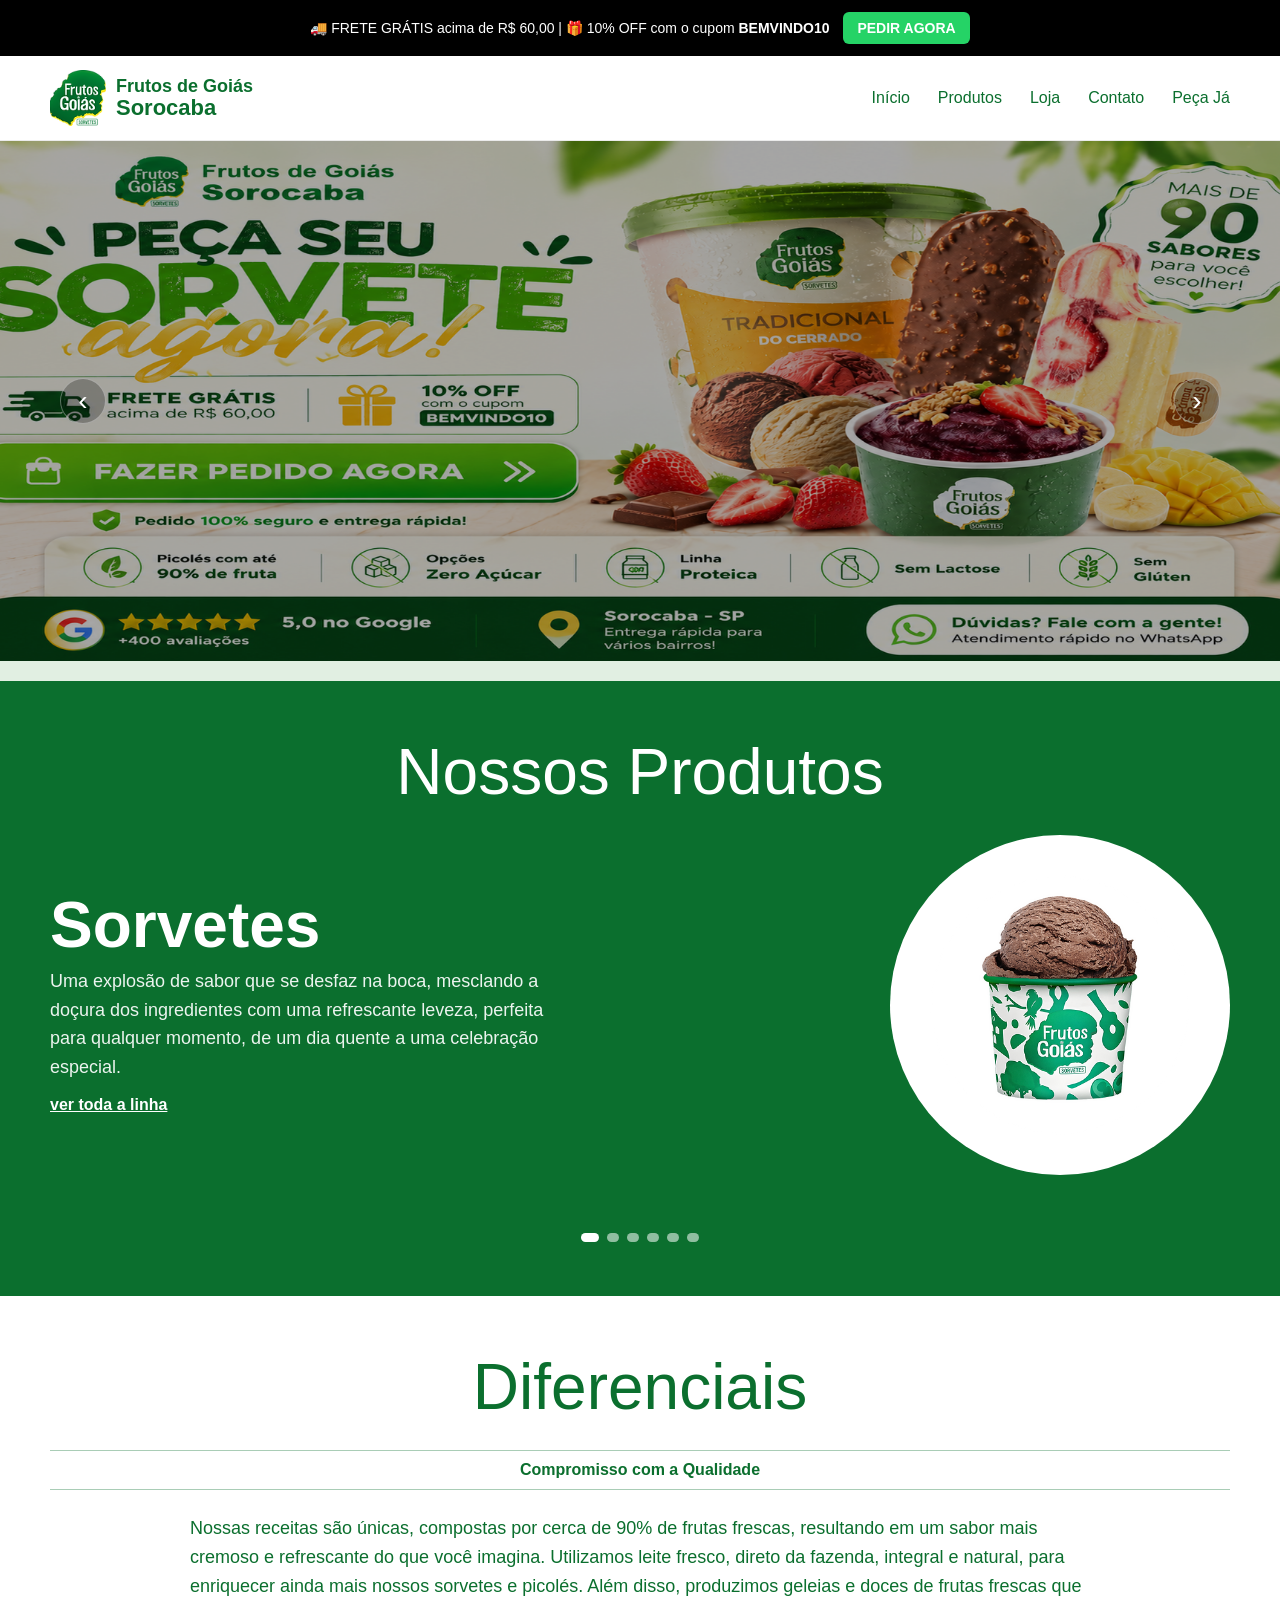
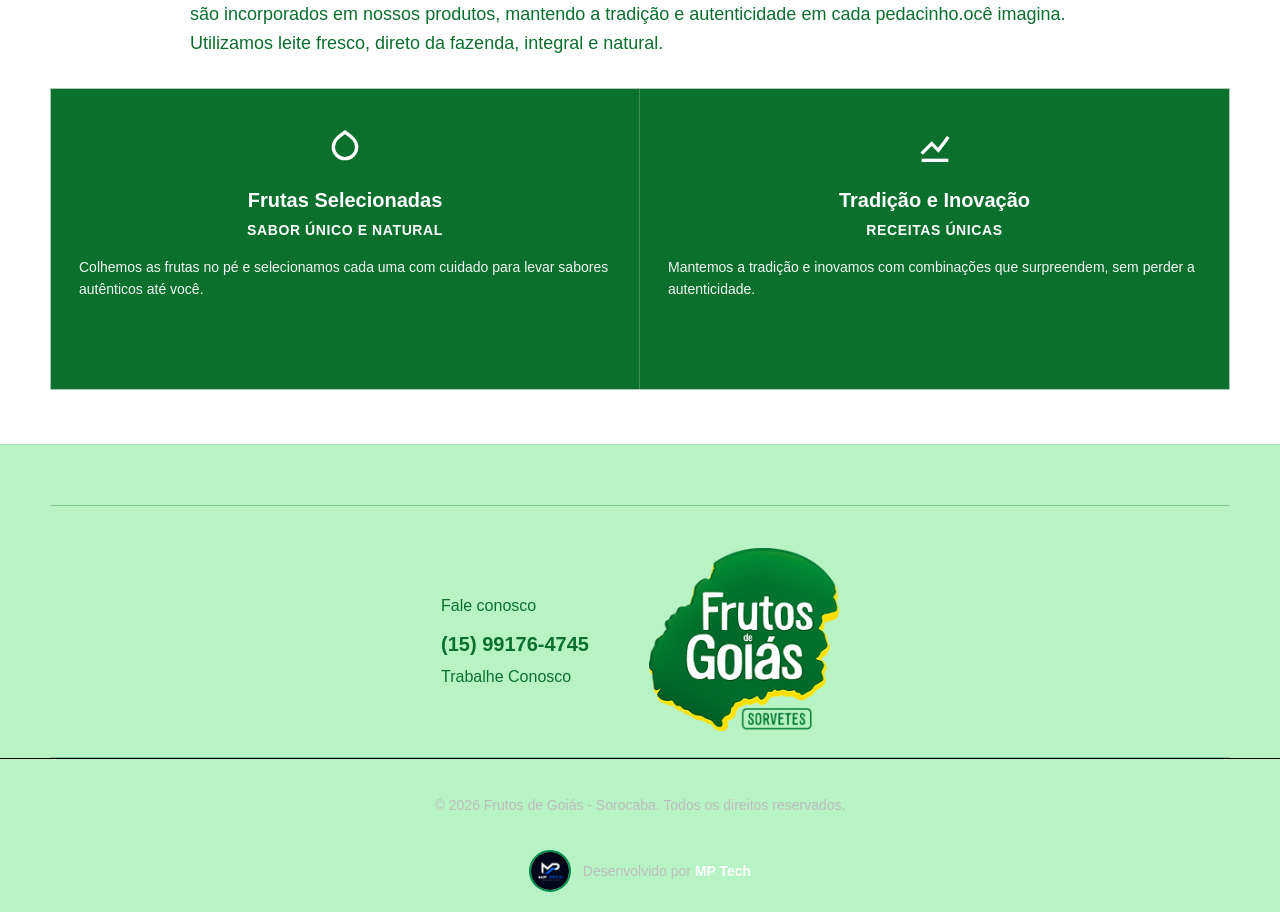
==== index.html @ 41ee9c12 "ajuste google" ====
<!doctype html>
<html lang="pt-br">

<head>
  <meta charset="utf-8" />
  <meta name="viewport" content="width=device-width, initial-scale=1" />
  <title>Frutos de Goiás - Sorocaba</title>
  <link rel="stylesheet" href="css/style.css" />
  <link rel="icon" type="image/png" href="img/favicon.png">
  <!-- Google tag (gtag.js) -->
  <script async src="https://www.googletagmanager.com/gtag/js?id=AW-18291833181"></script>
  <script>
    window.dataLayer = window.dataLayer || [];
    function gtag() { dataLayer.push(arguments); }
    gtag('js', new Date());

    gtag('config', 'AW-18291833181');
  </script>



</head>
<!--<div id="popup-cupom" class="popup">
    <div class="popup-conteudo">
        <button id="fechar-popup">&times;</button>

        <h2>🎉 Ganhe 10% de Desconto!</h2>

        <p>
            Use o cupom <strong>BEMVINDO10</strong>
            no seu pedido.
        </p>

        <a
            href="https://cardapio.datacaixa.com.br/loja=13516"
            target="_blank"
            class="botao-cupom">

            Pedir Agora

        </a>
    </div>
</div>-->

<script src="script.js"></script>

<body>
  <div class="promo-bar">
    🚚 FRETE GRÁTIS acima de R$ 60,00 | 🎁 10% OFF com o cupom <strong>BEMVINDO10</strong>
    <a href="https://cardapio.datacaixa.com.br/frutos"
      onclick="gtag('event', 'conversion', {'send_to': 'AW-18291833181/evpYCIKJsdQcEN3ynJJE'});">
      PEDIR AGORA
    </a>
  </div>
  <!-- HEADER -->
  <header class="site-header">
    <div class="container header-inner">
      <a class="brand" href="#inicio" aria-label="Ir para início">
        <img class="brand-logo" src="img/favicon.png" alt="Frutos de Goiás" />
        <div class="brand-text">
          <span class="brand-name">Frutos de Goiás</span>
          <span class="brand-sub">Sorocaba</span>
        </div>
      </a>

      <nav class="nav" aria-label="Menu principal">
        <a href="index.html#inicio">Início</a>
        <a href="produtos.html">Produtos</a>
        <a href="loja.html">Loja</a>
        <a href="https://wa.me/5515991764745"> Contato</a>
        <a href="https://cardapio.datacaixa.com.br/frutos"> Peça Já</a>
      </nav>

      <button class="nav-toggle" type="button" aria-label="Abrir menu" aria-expanded="false">
        <span></span><span></span><span></span>
      </button>
    </div>

    <!-- menu mobile -->
    <div class="nav-mobile" hidden>
      <a href="index.html#inicio">Início</a>
      <a href="produtos.html">Produtos</a>
      <a href="loja.html">Loja</a>
      <a href="https://wa.me/5515991764745"> Contato</a>
    </div>
  </header>

  <section class="hero-mobile">

    <div class="hero-mobile-content">

      <span class="tag">
        🍃 SABORES NATURAIS
      </span>

      <h2>
        A Fruta no Palito
      </h2>

      <p>
        Sorvetes artesanais com até 90% da fruta.
        Sabores do Cerrado e também opções Zero Açucar.
      </p>

      <div class="beneficio">
        🚚 Frete grátis acima de R$ 60<br><br>
        🎁 10% OFF com o cupom <strong>BEMVINDO10</strong>
      </div>

      <a href="https://cardapio.datacaixa.com.br/frutos" onclick="gtag('event', 'conversion', {
     'send_to': 'AW-18291833181/SL8_CL_LkdwcEN3ynJJE',
     'value': 1.0,
     'currency': 'BRL'
   });">
        PEDIR AGORA
      </a>

    </div>

  </section>

  <main id="inicio">
    <!-- HERO SLIDER -->
    <section class="hero">
      <div class="hero-slider" data-slider="hero" data-autoplay="true" data-interval="9000">

        <button class="slider-arrow prev1" type="button" aria-label="Slide anterior">‹</button>
        <button class="slider-arrow next1" type="button" aria-label="Próximo slide">›</button>

        <div class="slides">

          <!-- ================= Slide 0 - Delivery ================= -->
          <article class="slide banner-slide is-active" onclick="gtag('event', 'conversion', {
             'send_to': 'AW-18291833181/SL8_CL_LkdwcEN3ynJJE',
             'value': 1.0,
             'currency': 'BRL'
         });
         window.location.href='https://cardapio.datacaixa.com.br/frutos';" style="cursor:pointer;">

            <img class="banner-full" src="img/delivery.png" alt="Peça seu sorvete agora">

          </article>







          <!-- ================= Slide 1 - Massa Zero ================= -->
          <article class="slide banner-slide">
            <img class="banner-full" src="img/zeroaçucarmassa.png" alt="Massa Zero">
          </article>

          <!-- ================= Slide 2 - Caramelo Salgado ================= -->
          <article class="slide banner-slide">
            <img class="banner-full" src="img/caramelo.jpeg" alt="Caramelo Salgado">
          </article>

          <!-- ================= Slide 3 - Linha Proteica ================= -->
          <article class="slide" style="--bg:url('img/capaq_edited.png');">

            <div class="container slide-grid">

              <div class="slide-content">
                <h1 class="slide-title">
                  LANÇAMENTO<br><strong>LINHA PROTEICA</strong>
                </h1>

                <p class="slide-subtitle">
                  O sabor que sustenta sua rotina.
                </p>

              </div>

              <div class="slide-media">

                <div class="pack-stack pack-stack--3">
                  <img src="img/morango.png" alt="Picolé Proteico Morango">
                  <img src="img/cookies.png" alt="Picolé Proteico Cookies">
                  <img src="img/chocolate.png" alt="Picolé Proteico Chocolate Belga">
                </div>

              </div>

            </div>

          </article>

        </div>
      </div>
    </section>

    <!-- ================= Slide 4 - Banana ================= -->
    <article class="slide banner-slide">
      <img class="banner-full" src="img/banana.jpg" alt="Picolé de Banana">
    </article>

    <!-- ================= Slide 5 - Novidade Gelada ================= -->
    <article class="slide" style="--bg:url('img/capaq_edited.png');">

      <div class="container slide-grid">

        <div class="slide-content">

          <h1 class="slide-title">
            NOVIDADE<br><strong>GELADA!</strong>
          </h1>

          <p class="slide-subtitle">
            Experimente o delicioso Ninho com Coco.
          </p>

        </div>

        <div class="slide-media">

          <div class="pack-duo">
            <img src="img/pote coco.png" alt="">
            <img class="ninho" src="img/ninho com coco.png" alt="">
          </div>

        </div>

      </div>

    </article>

    <!-- ================= Slide 6 - Linha Gourmet ================= -->
    <article class="slide" style="--bg:url('img/capaq_edited.png');">

      <div class="container slide-grid">

        <div class="slide-content">

          <h1 class="slide-title">
            LINHA<br><strong>GOURMET</strong>
          </h1>

          <p class="slide-subtitle">
            Sabores premium para quem ama sorvete.
          </p>

        </div>

        <div class="slide-media">

          <div class="pack-trio">
            <img class="pack-trio__a" src="img/pistache premium.png" alt="">
            <img class="pack-trio__b" src="img/pistache zero.png" alt="">
            <img class="pack-trio__c" src="img/ninho com pistache.png" alt="">
          </div>

        </div>

      </div>

    </article>

    </div>

    <div class="slider-dots" aria-label="Navegação de slides"></div>

    </div>
    </section>

    <section class="parallax" aria-hidden="true"></section>

    <!-- NOSSOS PRODUTOS -->
    <section id="produtos" class="section section-green">
      <div class="container">
        <h2 class="section-title">Nossos Produtos</h2>

        <div class="product-slider" data-slider="products">
          <button class="slider-arrow prev" type="button" aria-label="Anterior">‹</button>
          <button class="slider-arrow next" type="button" aria-label="Próximo">›</button>

          <div class="slides">
            <!-- 1 Sorvetes -->
            <article class="product-slide is-active">
              <div class="product-grid">
                <div class="product-left">
                  <h3 class="product-title">Sorvetes</h3>
                  <p class="product-text">
                    Uma explosão de sabor que se desfaz na boca, mesclando a doçura dos ingredientes com uma refrescante
                    leveza, perfeita para qualquer momento, de um dia quente a uma celebração especial.
                  </p>
                  <a class="link-light" href="produtos.html">ver toda a linha</a>
                </div>

                <div class="product-right">
                  <div class="product-circle">
                    <img src="img/sorvete.png" alt="Sorvetes" />
                  </div>
                </div>
              </div>
            </article>

            <!-- 2 Açaí -->
            <article class="product-slide">
              <div class="product-grid">
                <div class="product-left">
                  <h3 class="product-title">Açaí</h3>
                  <p class="product-text">
                    O verdadeiro açaí, com aquele gostinho de quero mais, é da Frutos de Goiás!
                  </p>
                  <a class="link-light" href="produtos.html">ver toda a linha</a>
                </div>

                <div class="product-right">
                  <div class="product-circle">
                    <img src="img/açai.png" alt="Açaí" />
                  </div>
                </div>
              </div>
            </article>

            <!-- 3 Zero Açúcar -->
            <article class="product-slide">
              <div class="product-grid">
                <div class="product-left">
                  <h3 class="product-title">Zero<br>Açúcar</h3>
                  <p class="product-text">
                    Apresentamos a Linha Sem Adição de Açúcar da Frutos de Goiás: a escolha perfeita para aqueles que
                    buscam uma opção saudável, sem perder a delícia de um bom picolé ou sorvete.
                  </p>
                  <a class="link-light" href="produtos.html">ver toda a linha</a>
                </div>

                <div class="product-right">
                  <div class="product-circle">
                    <img src="img/zero açucar.png" alt="Zero Açúcar" />
                  </div>
                </div>
              </div>
            </article>

            <!-- 4 Kids -->
            <article class="product-slide">
              <div class="product-grid">
                <div class="product-left">
                  <h3 class="product-title">Kids</h3>
                  <p class="product-text">
                    Os nossos Picolés KIDS são divididos entre tradicional e Zero Lactose, e estão disponíveis em 6
                    sabores diferentes.
                  </p>
                  <a class="link-light" href="produtos.html">ver toda a linha</a>
                </div>

                <div class="product-right">
                  <div class="product-circle">
                    <img src="img/kids.png" alt="Linha Kids" />
                  </div>
                </div>
              </div>
            </article>

            <!-- 5 Paletas -->
            <article class="product-slide">
              <div class="product-grid">
                <div class="product-left">
                  <h3 class="product-title">Paletas</h3>
                  <p class="product-text">
                    Sabores incríveis por fora e por dentro!
                    Temos uma explosão de sabores para todos os gostos. De frutas frescas a combinações irresistíveis,
                    cada paleta é uma nova aventura de sabor.
                  </p>
                  <a class="link-light" href="produtos.html">ver toda a linha</a>
                </div>

                <div class="product-right">
                  <div class="product-circle">
                    <img src="img/paleta.png" alt="Paletas" />
                  </div>
                </div>
              </div>
            </article>

            <!-- 6 Gourmet -->
            <article class="product-slide">
              <div class="product-grid">
                <div class="product-left">
                  <h3 class="product-title">Gourmet</h3>
                  <p class="product-text">
                    Combinações premium e surpreendentes. Quando você quer algo realmente especial.
                  </p>
                  <a class="link-light" href="produtos.html">ver toda a linha</a>
                </div>

                <div class="product-right">
                  <div class="product-circle">
                    <img src="img/gourmet.png" alt="Linha Gourmet" />
                  </div>
                </div>
              </div>
            </article>
          </div>

          <div class="slider-dots" aria-label="Navegação de produtos"></div>
        </div>
      </div>
    </section>

    <!-- PARALLAX (igual vibe do site) 
    <section class="parallax" style="--parallax:url('img/nyrc.png');" aria-hidden="true"></section> -->

    <!-- DIFERENCIAIS -->
    <section class="section section-light" id="lojas">
      <div class="container">
        <h2 class="section-title green">Diferenciais</h2>
        <div class="divider"></div>
        <p class="section-kicker">Compromisso com a Qualidade</p>
        <div class="divider"></div>

        <p class="text-block">
          Nossas receitas são únicas, compostas por cerca de 90% de frutas frescas, resultando em um sabor mais cremoso
          e refrescante do que você imagina. Utilizamos leite fresco, direto da fazenda, integral e natural, para
          enriquecer ainda mais nossos sorvetes e picolés. Além disso, produzimos geleias e doces de frutas frescas que
          são incorporados em nossos produtos, mantendo a tradição e autenticidade em cada pedacinho.ocê imagina.
          Utilizamos leite fresco, direto da fazenda, integral e natural.
        </p>

        <div class="feature-grid">
          <article class="feature-card">
            <div class="feature-icon" aria-hidden="true">
              <svg viewBox="0 0 24 24" width="40" height="40">
                <path d="M12 3c4 3 7 5 7 9a7 7 0 1 1-14 0c0-4 3-6 7-9z" fill="none" stroke="currentColor"
                  stroke-width="2" />
              </svg>
            </div>
            <h3>Frutas Selecionadas</h3>
            <h4>Sabor Único e Natural</h4>
            <p>
              Colhemos as frutas no pé e selecionamos cada uma com cuidado para levar sabores autênticos até você.
            </p>
          </article>

          <article class="feature-card">
            <div class="feature-icon" aria-hidden="true">
              <svg viewBox="0 0 24 24" width="40" height="40">
                <path d="M4 16l6-6 4 4 6-8" fill="none" stroke="currentColor" stroke-width="2" />
                <path d="M20 20H4" fill="none" stroke="currentColor" stroke-width="2" />
              </svg>
            </div>
            <h3>Tradição e Inovação</h3>
            <h4>Receitas Únicas</h4>
            <p>
              Mantemos a tradição e inovamos com combinações que surpreendem, sem perder a autenticidade.
            </p>
          </article>
        </div>
      </div>
    </section>

    <!-- VENHA NOS CONHECER 
    <section id="venha nos conhecer" class="section section-green">
      <div class="container">
        <div class="open-store-grid">
          <div class="open-store-text">
            <h2 class="open-store-title">Venha nos Conhecer</h2>
            <p>
              Ficamos Localizados na Rua da Penha, 652 - Centro Sorocaba
              <br>
              Ao Lado da ACM.

            </p>
            <a class="btn btn-light" href="#contato">Saiba Mais</a>
          </div>

          <div class="open-store-img">
            <img src="img/loja.jpeg" alt="Imagem de loja" />
          </div>
        </div>
      </div>
    </section>
  -->
    <!-- FOOTER -->
    <footer class="footer-ref">
      <div class="container footer-ref__box">

        <div class="footer-ref__content">
          <p class="footer-ref__label">Fale conosco</p>
          <a class="footer-ref__phone" href="https://wa.me/5515991764745">(15) 99176-4745</a>

          <a class="footer-ref__link"
            href="https://wa.me/5515991764745?text=Ol%C3%A1%20gostaria%20de%20trabalhar%20na%20Frutos%20de%20Goi%C3%A1s"
            target="_blank">
            Trabalhe Conosco
          </a>


        </div>

        <div class="footer-ref__brand">
          <img class="footer-ref__logo" src="img/LOGO FRUTOS DE GOIAS(1).png" alt="Frutos de Goiás - Sorocaba" />
        </div>

      </div>

      <div class="MPTECH">

        <p>
          © 2026 Frutos de Goiás - Sorocaba. Todos os direitos reservados.
        </p>

        <a href="https://www.instagram.com/marlon_patrick009/" target="_blank" class="desenvolvido-por">

          <img src="img/WhatsApp Image 2026-07-09 at 19.48.28.jpeg" alt="MP Tech" class="logo-mp">

          <span>
            Desenvolvido por <strong>MP Tech</strong>
          </span>

        </a>

      </div>
    </footer>


  </main>

  <script src="javascript/script.js"></script>
</body>

</html>
---- css/style.css ----
/* ====== RESET ====== */
*{ box-sizing:border-box; }
html,body{ height:100%; }
body{
  margin:0;
  font-family: Arial, Helvetica, sans-serif;
  background:#fff;
  color:#0b2a17;
}
img{ max-width:100%; display:block; }
a{ color:inherit; text-decoration:none; }
button{ font-family:inherit; }

/* ====== VARS ====== */
:root{
  --green:#0b6f2e;
  --green-dark:#075723;
  --line: rgba(11, 111, 46, .35);
  --container: 1180px;
}

/* ====== CONTAINER ====== */
.container{
  width:min(var(--container), calc(100% - 40px));
  margin:0 auto;
}

/* ====== HEADER ====== */
.site-header{
  position:sticky;
  top:0;
  z-index:50;
  background:#fff;
  border-bottom:1px solid rgba(0,0,0,.08);
}
.header-inner{
  display:flex;
  align-items:center;
  justify-content:space-between;
  gap:18px;
  padding:14px 0;
}
.brand{
  display:flex;
  align-items:center;
  gap:10px;
  min-width:240px;
}
.brand-logo{ width:56px; height:56px; object-fit:contain; }
.brand-text{ line-height:1.05; }
.brand-name{ display:block; font-weight:700; color:var(--green); font-size:18px; }
.brand-sub{ display:block; font-weight:800; color:var(--green); font-size:22px; }

.nav{
  display:flex;
  align-items:center;
  gap:28px;
  color:var(--green);
  font-size:16px;
}
.nav a:hover{ text-decoration:underline; }
.nav-cta{
  padding:10px 14px;
  border-radius:999px;
  border:1px solid rgba(11,111,46,.35);
}

.nav-toggle{
  display:none;
  width:44px; height:44px;
  border:1px solid rgba(0,0,0,.15);
  background:#fff;
  border-radius:10px;
  cursor:pointer;
}
.nav-toggle span{
  display:block;
  height:2px;
  background:#1f1f1f;
  margin:6px 10px;
}

.nav-mobile{
  border-top:1px solid rgba(0,0,0,.08);
  padding:10px 20px 16px;
  display:grid;
  gap:10px;
  color:var(--green);
}
.nav-mobile a{ padding:10px 0; border-bottom:1px solid rgba(0,0,0,.06); }
.nav-mobile a:last-child{ border-bottom:0; }

/* ====== HERO ====== */
.hero{ position:relative; }

.hero-slider{
  position: relative;
  overflow: hidden;
  height: 520px;

  /* capa (fundo) */
  background-image: url("../img/capaq_edited.png");
  background-size: cover;
  background-position: center;
  background-repeat: no-repeat;
}

.hero-slider .slides{
  height:100%;
  position:relative;
}

.slide{
  position:absolute;
  inset:0;
  opacity:0;
  pointer-events:none;
  transition: opacity .55s ease;
  background-image: var(--bg);
  background-size: cover;
  background-position:center;
}

.slide::before{
  content:"";
  position:absolute;
  inset:0;
  background: rgba(0,0,0,.35);
}

.slide.is-active{
  opacity:1;
  pointer-events:auto;
}

.slide-grid{
  position:relative;
  z-index:2;
  height:100%;
  display:grid;

  /* mais espaço pra direita (imagens) */
  grid-template-columns: 0.85fr 1.15fr;

  align-items:center;
  gap:24px;
}

.slide-title{
  margin:0 0 10px;
  color:#fff;
  font-size:54px;
  letter-spacing:.5px;
  line-height:.92;
  text-transform:uppercase;
}
.slide-title strong{ font-weight:900; }

.slide-subtitle{
  margin:0;
  color:rgba(255,255,255,.9);
  font-size:18px;
}

/* área das imagens no hero */
.slide-media{
  display:flex;
  justify-content:flex-end;
  align-items:center;
}

/* STACK (3 embalagens uma em cima da outra) */
.pack-stack{
  display:flex;
  flex-direction:column;
  gap:18px;
  align-items:flex-end;
}
.pack-stack img{
  width:min(520px, 100%);
  max-height:140px;
  object-fit:contain;
  filter: drop-shadow(0 18px 22px rgba(0,0,0,.35));
}

/* DUO (pote + picolé) */
.pack-duo{
  display:flex;
  align-items:center;
  justify-content:flex-end;
  gap:18px;
}
.pack-duo img{
  width:min(320px, 100%);
  max-height:260px;
  object-fit:contain;
  filter: drop-shadow(0 18px 22px rgba(0,0,0,.35));
}

/* TRIO (layout “triângulo”) */
.pack-trio{
  position:relative;
  width:min(560px, 100%);
  height:320px;
}
.pack-trio img{
  position:absolute;
  width:min(320px, 60%);
  max-height:360px;
  object-fit:contain;
  filter: drop-shadow(0 18px 22px rgba(0,0,0,.35));
}
.pack-trio__a{ left:0; top:0; transform: rotate(-10deg); }
.pack-trio__b{ right:0; top:0; transform: rotate(10deg); }
.pack-trio__c{ left:50%; bottom:0; transform: translateX(-50%) rotate(-2deg); }

/* ====== AUMENTAR SÓ OS PICOLÉS (classe no HTML) ====== */
/* funciona em qualquer lugar do hero */
.hero-picole{
  width: 740px !important;      /* aumente aqui se quiser (ex: 820px) */
  max-width: none !important;
  max-height: 190px !important; /* aumenta a altura permitida */
  object-fit: contain;
}

/* se os picolés estiverem no pack-stack, dá um “extra” */
.pack-stack img.hero-picole{
  width: 740px !important;
  max-height: 190px !important;
}

/* arrows/dots */
.slider-arrow{
  position:absolute;
  top:50%;
  transform:translateY(-50%);
  width:46px; height:46px;
  border-radius:50%;
  border:1px solid rgba(255,255,255,.35);
  background: rgba(0,0,0,.25);
  color:#fff;
  font-size:28px;
  cursor:pointer;
  z-index:5;
}
.slider-arrow.prev1{ left: 60px; }
.slider-arrow.next1{ right: 60px; }

.slider-arrow.prev{ left: -100px; }
.slider-arrow.next{ right: -100px; }
.slider-arrow:hover{ background: rgba(0,0,0,.35); }

.slider-dots{
  position:absolute;
  left:50%;
  bottom:16px;
  transform:translateX(-50%);
  display:flex;
  gap:8px;
  z-index:6;
}
.slider-dots button{
  width:9px; height:9px;
  border-radius:999px;
  border:0;
  background: rgba(255,255,255,.55);
  cursor:pointer;
}
.slider-dots button.is-active{
  background:#fff;
  width:18px;
}

/* ====== STRIP ====== */
.strip{
  padding:14px 0;
  text-align:center;
  font-weight:700;
  letter-spacing:.2px;
}
.strip-green{ background:var(--green); color:#ffeaa6; }
.strip p{ margin:0; font-size:22px; }

/* ====== SECTION ====== */
.section{ padding:54px 0; }
.section-green{ background:var(--green); color:#fff; }
.section-light{ background:#fff; color:var(--green); }

.section-title{
  text-align:center;
  margin:0 0 26px;
  font-size:64px;
  font-weight:300;
  color:#fff;
}
.section-title.green{ color:var(--green); }

.divider{
  height:1px;
  background:var(--line);
  width:100%;
  margin:10px 0;
}
.section-kicker{
  text-align:center;
  margin:0;
  font-weight:700;
  color:var(--green);
}
.text-block{
  width:min(900px, 100%);
  margin:24px auto 0;
  font-size:18px;
  line-height:1.6;
  color:var(--green);
}

/* ====== PRODUCT SLIDER ====== */
.product-slider{
  position:relative;
  margin-top:10px;
}
.product-slider .slides{
  position:relative;
  min-height:380px;
}
.product-slide{
  position:absolute;
  inset:0;
  opacity:0;
  pointer-events:none;
  transform: translateY(10px);
  transition: opacity .45s ease, transform .55s ease;
}
.product-slide.is-active{
  opacity:1;
  pointer-events:auto;
  transform: translateY(0);
}

.product-grid{
  display:grid;
  grid-template-columns: 1fr 1fr;
  gap:24px;
  align-items:center;
}

.product-title{
  margin:0 0 12px;
  font-size:64px;
  line-height:.92;
  font-weight:900;
}

.product-text{
  margin:0 0 14px;
  font-size:18px;
  line-height:1.6;
  max-width:520px;
  color: rgba(255,255,255,.92);
}

.link-light{
  display:inline-block;
  font-weight:800;
  text-decoration:underline;
  color:#fff;
}

.product-circle{
  width:340px;
  height:340px;
  border-radius:50%;
  background:#fff;
  margin-left:auto;
  display:grid;
  place-items:center;
  overflow:hidden;
}
.product-circle img{
  width:86%;
  max-height:86%;
  object-fit:contain;
}

/* ajustar setas/dots dentro do verde */
.section-green .slider-arrow{
  border-color: rgba(255,255,255,.35);
  background: rgba(0,0,0,.12);
}
.section-green .slider-arrow:hover{ background: rgba(0,0,0,.2); }

.product-slider .slider-dots{
  position:relative;
  left:auto;
  bottom:auto;
  transform:none;
  justify-content:center;
  margin-top:18px;
}

/* ====== PARALLAX ====== */
.parallax{
  height:20px;
  background-image: var(--parallax);
  background-size:cover;
  background-position:center;
  background-attachment: fixed;
  position:relative;
}
.parallax::after{
  content:"";
  position:absolute;
  inset:0;
  background: rgba(12, 126, 17, 0.12);
}

/* ====== FEATURE CARDS ====== */
.feature-grid{
  margin-top:30px;
  display:grid;
  grid-template-columns: 1fr 1fr;
  gap:0;
  border:1px solid rgba(11,111,46,.35);
}
.feature-card{
  padding:30px 28px;
  background:var(--green);
  color:#fff;
  min-height:300px;
  border-right:1px solid rgba(255,255,255,.2);
}
.feature-card:last-child{ border-right:0; }
.feature-icon{
  width:56px; height:56px;
  border-radius:50%;
  display:grid;
  place-items:center;
  margin:0 auto 14px;
}
.feature-card h3{ text-align:center; margin:0; font-size:20px; font-weight:800; }
.feature-card h4{
  text-align:center;
  margin:10px 0 18px;
  font-size:14px;
  letter-spacing:.6px;
  text-transform:uppercase;
  font-weight:900;
}
.feature-card p{ margin:0; line-height:1.6; font-size:14px; opacity:.95; }

/* ====== ABRA SUA LOJA ====== */
.open-store-grid{
  display:grid;
  grid-template-columns: 1fr 1fr;
  gap:26px;
  align-items:center;
}
.open-store-title{
  margin:0 0 12px;
  font-size:48px;
  font-weight:900;
}
.open-store-text p{
  margin:0 0 18px;
  line-height:1.7;
  color: rgba(255,255,255,.92);
}
.open-store-img img{
  width:100%;
  max-width:520px;
  margin-left:auto;
  border-radius:6px;
}

/* ====== BUTTON ====== */
.btn{
  display:inline-flex;
  align-items:center;
  justify-content:center;
  height:44px;
  padding:0 22px;
  border-radius:999px;
  border:1px solid transparent;
  font-weight:800;
  cursor:pointer;
}
.btn-light{
  background:#fff;
  color:var(--green);
  border-color: rgba(255,255,255,.35);
  box-shadow: 0 10px 18px rgba(0,0,0,.12);
}

/* ====== FOOTER ====== */
.footer{
  padding:30px 0;
  background:#fff;
  border-top:1px solid rgba(0,0,0,.08);
  color:var(--green);
}
.footer-grid{
  display:grid;
  grid-template-columns: 1fr 1fr 1fr;
  gap:24px;
  align-items:center;
}
.footer-col{ display:grid; gap:14px; font-size:16px; }
.footer-title{ margin:0; font-weight:900; }
.footer-phone{ font-weight:900; font-size:18px; }
.footer-brand{ justify-items:end; gap:10px; }
.footer-brand img{ width:160px; height:auto; }
.social{ display:flex; gap:10px; }
.social-btn{
  width:36px; height:36px;
  border-radius:10px;
  display:grid;
  place-items:center;
  background: rgba(11,111,46,.12);
  border:1px solid rgba(11,111,46,.25);
  font-weight:900;
}

/* ====== RESPONSIVO ====== */
@media (max-width: 980px){
  .nav{ display:none; }
  .nav-toggle{ display:inline-block; }

  .hero-slider{ height:520px; }
  .slide-grid{
    grid-template-columns: 1fr;
    text-align:center;
    padding:18px 0;
  }
  .slide-media{ justify-content:center; }
  .slide-title{ font-size:44px; }

  .pack-stack{ align-items:center; }
  .pack-stack img{ max-height:120px; }

  .pack-duo{ justify-content:center; flex-wrap:wrap; }
  .pack-duo img{ max-height:220px; }

  .pack-trio{ height:340px; margin:0 auto; }

  /* picolés maiores no mobile */
  .hero-picole{
    width: 320px !important;
    max-height: 70px !important;
  }

  .product-grid{ grid-template-columns: 1fr; text-align:center; }
  .product-title{ font-size:52px; }
  .product-text{ margin:0 auto 14px; }
  .product-circle{ margin:18px auto 0; }

  .feature-grid{ grid-template-columns: 1fr; }
  .feature-card{ border-right:0; border-bottom:1px solid rgba(255,255,255,.2); }
  .feature-card:last-child{ border-bottom:0; }

  .open-store-grid{ grid-template-columns: 1fr; }
  .open-store-img img{ margin:0 auto; }

  .footer-grid{ grid-template-columns: 1fr; }
  .footer-brand{ justify-items:start; }
}

@media (max-width: 520px){
  .section-title{ font-size:44px; }
  .strip p{ font-size:18px; }
  .slide-title{ font-size:36px; }
  .hero-slider{ height:560px; }

  .hero-picole{
    width: 430px !important;
    max-height: 150px !important;
  }
}

/* ===== ESCONDER MENU MOBILE TOTALMENTE (se você quiser) ===== */
.nav-mobile{
display:none;
}

.nav-mobile.open{
display:grid;
}
/* FORÇA total: só o picolé ninho */
.pack-duo img.ninho{
  width: 320px !important;
  max-width: none !important;
  height: auto !important;

  transform: rotate(-70deg) !important;
  transform-origin: center center !important;

  position: relative;  /* necessário pro left/top funcionar */
  left: -60px;         /* aproxima do pote */
  top: 10px;           /* ajusta altura */
}

/* garante que o container permite sobreposição sem “cortar” */
.pack-duo{
  position: relative;
  gap: 0;              /* opcional: remove espaço entre as imagens */
}


/* ===== FOOTER estilo referência (sem menu) ===== */
.footer-ref{
  background:#b8f3c5;
  color: var(--green);
  border-top: 1px solid rgba(0,0,0,.08);
}

.footer-ref__box{
  padding: 42px 0 26px;
  display:flex;
  justify-content: center;     /* centraliza o bloco todo */
  align-items: center;
  gap: 60px;                   /* espaço entre texto e logo */
  border-top: 1px solid rgba(11,111,46,.35);
  border-bottom: 1px solid rgba(11,111,46,.35);
}



.footer-ref__content{
  display:flex;
  flex-direction:column;
  gap:12px;
  align-items:flex-start;   /* alinha texto à esquerda */
  text-align:left;
}

.footer-ref__label{
  margin:0;
  font-weight:7100;
}

.footer-ref__phone{
  font-size: 20px;
  font-weight: 900;
  color: var(--green);
  text-decoration:none;
}

.footer-ref__link{
  color: var(--green);
  text-decoration:none;
  font-weight: 500;
}

.footer-ref__link:hover{
  text-decoration: underline;
}

.footer-ref__brand{
  display:flex;
  flex-direction:column;
  align-items:center;
  gap: 12px;
}

.footer-ref__logo{
  width: 190px;
  height:auto;
  display:block;
}

.footer-ref__social{
  display:flex;
  gap: 10px;
}

.footer-ref__socialBtn{
  width: 40px;
  height: 40px;
  border-radius: 10px;
  display:grid;
  place-items:center;
  background: rgba(11,111,46,.08);
  border: 1px solid rgba(11,111,46,.25);
  color: var(--green);
  font-weight: 900;
  text-decoration:none;
}

.footer-ref__bottom{
  text-align:center;
  padding: 18px 0 24px;
  font-size: 14px;
  color: rgba(11, 111, 46, .85);
}

/* Responsivo */
@media (max-width: 860px){
  .footer-ref__box{
    flex-direction: column;
    text-align:center;
  }
}

/* ====== PRODUTOS PAGE (leve e rápido) ====== */
.products-hero{
  padding: 54px 0 44px;
}
.products-eyebrow{
  margin:0 0 10px;
  font-weight:900;
  letter-spacing:.3px;
  color: rgba(255,255,255,.92);
  text-transform: uppercase;
}
.products-title{
  margin:0 0 10px;
  font-size: 52px;
  line-height: 1.05;
  font-weight: 900;
  text-transform: uppercase;
}
.products-subtitle{
  margin:0 0 18px;
  font-size: 18px;
  line-height: 1.6;
  color: rgba(255,255,255,.92);
  max-width: 720px;
}
.products-address{
  margin: 18px 0 0;
  font-weight: 800;
  color: rgba(255,255,255,.92);
}

.products-cta{
  display:flex;
  flex-wrap: wrap;
  gap: 12px;
  margin-top: 12px;
}

.btn-outline{
  display:inline-flex;
  align-items:center;
  justify-content:center;
  height:44px;
  padding:0 22px;
  border-radius:999px;
  border:1px solid rgba(255,255,255,.35);
  background: transparent;
  color:#fff;
  font-weight:800;
}
.section-light .btn-outline{
  border-color: rgba(11,111,46,.35);
  color: var(--green);
}
.btn-outline:hover{
  filter: brightness(1.05);
}

.products-h2{
  font-size: 52px;
  font-weight: 300;
  margin-bottom: 16px;
}

.products-badges{
  display:grid;
  grid-template-columns: 1fr 1fr;
  gap: 12px;
  margin-top: 18px;
}
.products-badge{
  border: 1px solid rgba(11,111,46,.35);
  border-radius: 14px;
  padding: 14px 14px;
  background: rgba(11,111,46,.05);
  color: var(--green);
  font-weight: 700;
  line-height: 1.35;
}
.products-seo{
  margin: 18px auto 0;
  max-width: 900px;
  line-height: 1.7;
  font-size: 16px;
  color: rgba(11,42,23,.92);
}

.catalog-card{
  display:grid;
  grid-template-columns: 1.2fr .8fr;
  gap: 18px;
  border: 1px solid rgba(255,255,255,.25);
  border-radius: 18px;
  padding: 22px;
  background: rgba(255,255,255,.06);
}
.catalog-card__title{
  margin:0 0 10px;
  font-size: 26px;
  font-weight: 900;
}
.catalog-card__text{
  margin:0 0 14px;
  color: rgba(255,255,255,.92);
  line-height: 1.7;
}
.catalog-card__actions{
  display:flex;
  flex-wrap: wrap;
  gap: 12px;
}

.btn-outline-light{
  display:inline-flex;
  align-items:center;
  justify-content:center;
  height:44px;
  padding:0 22px;
  border-radius:999px;
  border:1px solid rgba(255,255,255,.35);
  background: transparent;
  color:#fff;
  font-weight:800;
}

.catalog-mock{
  height: 160px;
  border-radius: 16px;
  border: 1px dashed rgba(255,255,255,.45);
  display:grid;
  place-items:center;
  text-align:center;
  padding: 16px;
  gap: 6px;
}
.catalog-mock span{
  font-size: 26px;
  font-weight: 900;
}
.catalog-mock small{
  opacity: .9;
}

.products-final{
  max-width: 900px;
  margin: 0 auto;
  text-align:center;
  color: var(--green);
  font-size: 18px;
  line-height: 1.7;
}

/* ===== MOBILE BASE FIX ===== */

body{
  overflow-x:hidden;
}

img{
  max-width:100%;
  height:auto;
}


/* ===== PRODUCTS ===== */

@media (max-width:860px){

.products-title{
  font-size:40px;
}

.products-h2{
  font-size:40px;
}

.products-badges{
  grid-template-columns:1fr;
}

.catalog-card{
  grid-template-columns:1fr;
}

}


/* ===== LOJA PAGE ===== */

.store-hero{
  padding:54px 0 44px;
}

.store-hero__grid{
  display:grid;
  grid-template-columns:1.2fr .8fr;
  gap:18px;
  align-items:start;
}

.store-eyebrow{
  margin:0 0 10px;
  font-weight:900;
  letter-spacing:.3px;
  color:rgba(255,255,255,.92);
  text-transform:uppercase;
}

.store-title{
  margin:0 0 10px;
  font-size:52px;
  line-height:1.05;
  font-weight:900;
  text-transform:uppercase;
}

.store-subtitle{
  margin:0 0 14px;
  font-size:18px;
  line-height:1.6;
  color:rgba(255,255,255,.92);
  max-width:760px;
}

.store-mini{
  margin:14px 0 0;
  color:rgba(255,255,255,.92);
  line-height:1.7;
  max-width:820px;
}

.store-cta{
  display:flex;
  flex-wrap:wrap;
  gap:12px;
  margin-top:12px;
}

.btn-outline-light{
  display:inline-flex;
  align-items:center;
  justify-content:center;
  height:44px;
  padding:0 22px;
  border-radius:999px;
  border:1px solid rgba(255,255,255,.35);
  background:transparent;
  color:#fff;
  font-weight:800;
}

.store-hero__card{
  border:1px solid rgba(255,255,255,.25);
  border-radius:18px;
  background:rgba(255,255,255,.06);
  padding:18px;
}

.store-info{
  display:grid;
  gap:14px;
}

.store-info__label{
  display:block;
  font-weight:900;
  text-transform:uppercase;
  letter-spacing:.25px;
  color:rgba(255,255,255,.9);
  font-size:12px;
}

.store-info__value{
  display:block;
  margin-top:6px;
  color:rgba(255,255,255,.92);
  font-weight:700;
  line-height:1.5;
}

.store-info__link{
  display:inline-block;
  margin-top:6px;
  color:#fff;
  font-weight:900;
  text-decoration:underline;
}

.store-h2{
  font-size:52px;
  font-weight:300;
  margin-bottom:16px;
}

.store-text{
  max-width:980px;
  margin:0 auto;
  line-height:1.75;
  font-size:16px;
  color:rgba(11,42,23,.92);
}

.store-badges{
  margin-top:18px;
  display:grid;
  grid-template-columns:repeat(4,1fr);
  gap:12px;
}

.store-badge{
  border:1px solid rgba(11,111,46,.35);
  border-radius:14px;
  padding:12px;
  background:rgba(11,111,46,.05);
  color:var(--green);
  font-weight:800;
  text-align:center;
}


/* ===== GALERIA ===== */

.store-gallery-note{
  margin:10px 0 16px;
  color:rgba(255,255,255,.92);
  max-width:850px;
  line-height:1.65;
}

.store-gallery{
  display:grid;
  grid-template-columns:repeat(3,1fr);
  gap:14px;
}

.store-photo{
  margin:0;
  border-radius:16px;
  overflow:hidden;
  border:1px solid rgba(255,255,255,.22);
  background:rgba(255,255,255,.06);
}

.store-photo img{
  display:block;
  width:100%;
  height:220px;
  object-fit:cover;
}


/* ===== LOCALIZAÇÃO ===== */

.store-location{
  display:grid;
  grid-template-columns:1fr 1fr;
  gap:16px;
  align-items:start;
}

.store-location__addr{
  font-size:20px;
  line-height:1.4;
  color:var(--green);
  margin:0 0 10px;
}

.store-location__seo{
  margin:0 0 12px;
  line-height:1.7;
  color:rgba(11,42,23,.92);
}

.store-location__map iframe{
  width:100%;
  height:320px;
  border:0;
  border-radius:16px;
  overflow:hidden;
  box-shadow:0 8px 24px rgba(0,0,0,.08);
}


/* ===== TABLET ===== */

@media (max-width:980px){

.store-hero__grid{
  grid-template-columns:1fr;
}

.store-title{
  font-size:40px;
}

.store-h2{
  font-size:40px;
}

.store-badges{
  grid-template-columns:1fr 1fr;
}

.store-gallery{
  grid-template-columns:1fr 1fr;
}

.store-location{
  grid-template-columns:1fr;
}

}


/* ===== HERO MOBILE ===== */

@media (max-width:768px){

.hero-slider{
  height:auto;
  min-height:480px;
  padding:40px 0;
}

.slide-grid{
  grid-template-columns:1fr;
  text-align:center;
  gap:20px;
}

.slide-media{
  justify-content:center;
}

.slide-title{
  font-size:32px;
  line-height:1.1;
}

.slide-subtitle{
  font-size:16px;
}

/* picolés */

.hero-picole{
  width:90% !important;
  max-width:380px !important;
  max-height:150px !important;
  margin:auto;
}

/* packs */

.pack-stack{
  align-items:center;
}

.pack-stack img{
  width:90%;
  max-height:120px;
}

.pack-duo{
  justify-content:center;
  flex-wrap:wrap;
}

.pack-duo img{
  max-width:240px;
}

.pack-trio{
  width:100%;
  height:260px;
  margin:auto;
}

.pack-trio img{
  max-width:220px;
  height:auto;
}

/* parallax bug iOS */

.parallax{
  background-attachment:scroll;
}

}


/* ===== MOBILE SMALL ===== */

@media (max-width:600px){

.products-badges{
  grid-template-columns:1fr;
}

.store-badges{
  grid-template-columns:1fr;
}

.store-gallery{
  grid-template-columns:1fr;
}

.footer-ref__box{
  flex-direction:column;
  gap:30px;
}

.footer-ref__content{
  align-items:center;
  text-align:center;
}

.footer-ref__brand{
  align-items:center;
}

}


/* ===== TEXT MOBILE ===== */

@media (max-width:480px){

.section-title{
  font-size:32px;
}

.product-title{
  font-size:36px;
}

.products-title{
  font-size:32px;
}

.store-title{
  font-size:32px;
}

.store-h2{
  font-size:32px;
}

.slide-title{
  font-size:30px;
}

.slide-subtitle{
  font-size:16px;
}

.strip p{
  font-size:16px;
}

}


/* ===== BUTTON MOBILE ===== */

.btn,
.btn-outline,
.btn-outline-light{
  min-height:48px;
  font-size:16px;
}

@media (max-width: 768px){

.hero-slider{
    display: none;
}

}
@media (max-width:768px){

.product-circle{
  width:220px;
  height:220px;
  margin:20px auto;
}

.product-circle img{
  width:80%;
}

}
@media (max-width:768px){

.section-green{
  padding-bottom:120px;
}

}
.popup {
    display: none;
    position: fixed;
    inset: 0;
    background: rgba(0, 0, 0, 0.65);
    z-index: 9999;
    justify-content: center;
    align-items: center;
}

.popup-conteudo {
    background: #fff;
    width: 90%;
    max-width: 450px;
    padding: 40px 30px;
    border-radius: 20px;
    text-align: center;
    position: relative;
    animation: aparecer .4s ease;
}

.popup-conteudo h2 {
    color: #008f4c;
    margin-bottom: 20px;
}

.popup-conteudo p {
    color: #555;
    line-height: 1.7;
    margin-bottom: 25px;
}

.cupom {
    background: #f2b705;
    color: #111;
    font-size: 28px;
    font-weight: bold;
    padding: 18px;
    border-radius: 12px;
    margin-bottom: 25px;
    letter-spacing: 2px;
}

.botao-cupom {
    display: inline-block;
    background: #008f4c;
    color: #fff;
    text-decoration: none;
    padding: 15px 30px;
    border-radius: 10px;
    font-weight: bold;
    transition: .3s;
}

.botao-cupom:hover {
    background: #0b4f8a;
}

#fechar-popup {
    position: absolute;
    top: 15px;
    right: 20px;
    border: none;
    background: none;
    font-size: 30px;
    cursor: pointer;
}

@keyframes aparecer {
    from {
        opacity: 0;
        transform: scale(.8);
    }
    to {
        opacity: 1;
        transform: scale(1);
    }
}
.MPTECH {
    border-top: 1px solid #000;
    padding: 20px;
    display: flex;
    flex-direction: column;
    align-items: center;
    gap: 12px;
    text-align: center;
    color: #bdbdbd;
    font-size: 14px;
}
footer {
    background: #111;
    color: #fff;
    padding-top: 60px;
}

.footer-grid {
    display: grid;
    grid-template-columns: 2fr 1fr;
    gap: 60px;
    padding-bottom: 50px;
}

footer h3 {
    margin-bottom: 20px;
    color: #008f4c;
}

footer p {
    margin-bottom: 20px;
    line-height: 1.8;
}

footer iframe {
    width: 100%;
    height: 250px;
    border: none;
    border-radius: 12px;
}

.whatsapp {
    color: #f2b705;
    text-decoration: none;
    font-size: 20px;
    font-weight: bold;
    transition: 0.3s;
}

.whatsapp:hover {
    color: #25D366;
}

.copyright {
    border-top: 1px solid #2a2a2a;
    padding: 20px;
    display: flex;
    justify-content: center;
    align-items: center;
}

.desenvolvido-por {
    display: flex;
    align-items: center;
    gap: 12px;
    text-decoration: none;
    color: #bdbdbd;
    transition: 0.3s;
}

.desenvolvido-por:hover {
    transform: translateY(-2px);
}

.desenvolvido-por strong {
    color: #ffffff;
    transition: 0.3s;
}

.desenvolvido-por:hover strong {
    color: #008f4c;
}

.logo-mp {
    width: 42px;
    height: 42px;
    border-radius: 50%;
    object-fit: cover;
    border: 2px solid #008f4c;
    transition: 0.3s;
}

.desenvolvido-por:hover .logo-mp {
    border-color: #f2b705;
    transform: scale(1.08);
}

@media (max-width: 768px) {
    .footer-grid {
        grid-template-columns: 1fr;
    }

    .desenvolvido-por {
        flex-direction: column;
        text-align: center;
        gap: 10px;
    }
}
.promo-bar {
  position: sticky;
  top: 0;
  width: 100%;
  background: #000;
  color: #fff;
  padding: 12px 15px;
  text-align: center;
  font-size: 14px;
  font-weight: 500;
  z-index: 9999;
}

.promo-bar a {
  background: #25d366;
  color: #fff;
  text-decoration: none;
  padding: 8px 14px;
  border-radius: 6px;
  margin-left: 10px;
  font-weight: bold;
  display: inline-block;
}

@media (max-width: 768px) {
  .promo-bar {
    font-size: 12px;
    padding: 10px;
  }

  .promo-bar a {
    display: block;
    width: fit-content;
    margin: 8px auto 0;
  }
}
/* ===== Slides com banner ocupando toda a área ===== */

.banner-full{
    width:100%;
    height:100%;
    object-fit:fill;
}

.slide{
    overflow:hidden;
}

.slide.banner-slide{
    padding:0;
}

.slide.banner-slide img{
    width:100%;
    height:100%;
    object-fit:cover;
}
.banner-slide a{
    display:block;
    width:100%;
    height:100%;
}

.banner-slide a img{
    display:block;
    width:100%;
}

.banner-slide a:hover{
    cursor:pointer;
}
.hero-mobile {
    display:none;
}


@media(max-width:768px){

    .hero-mobile {
        display:block;
        background:#fff8e9;
        margin:15px;
        border-radius:20px;
        padding:25px 20px;
        text-align:center;
        box-shadow:0 5px 20px rgba(0,0,0,0.08);
    }


    .hero-mobile .tag {
        font-size:12px;
        letter-spacing:1px;
        color:#7b8c45;
        font-weight:bold;
    }


    .hero-mobile h2 {
        color:#245c38;
        font-size:24px;
        margin:10px 0;
    }


    .hero-mobile p {
        color:#555;
        font-size:14px;
        line-height:22px;
        margin-bottom:15px;
    }


    .hero-mobile .beneficio {
        color:#245c38;
        font-weight:bold;
        margin-bottom:15px;
    }


    .hero-mobile a {
        display:inline-block;
        background:#245c38;
        color:white;
        padding:13px 35px;
        border-radius:30px;
        text-decoration:none;
        font-weight:bold;
    }

}
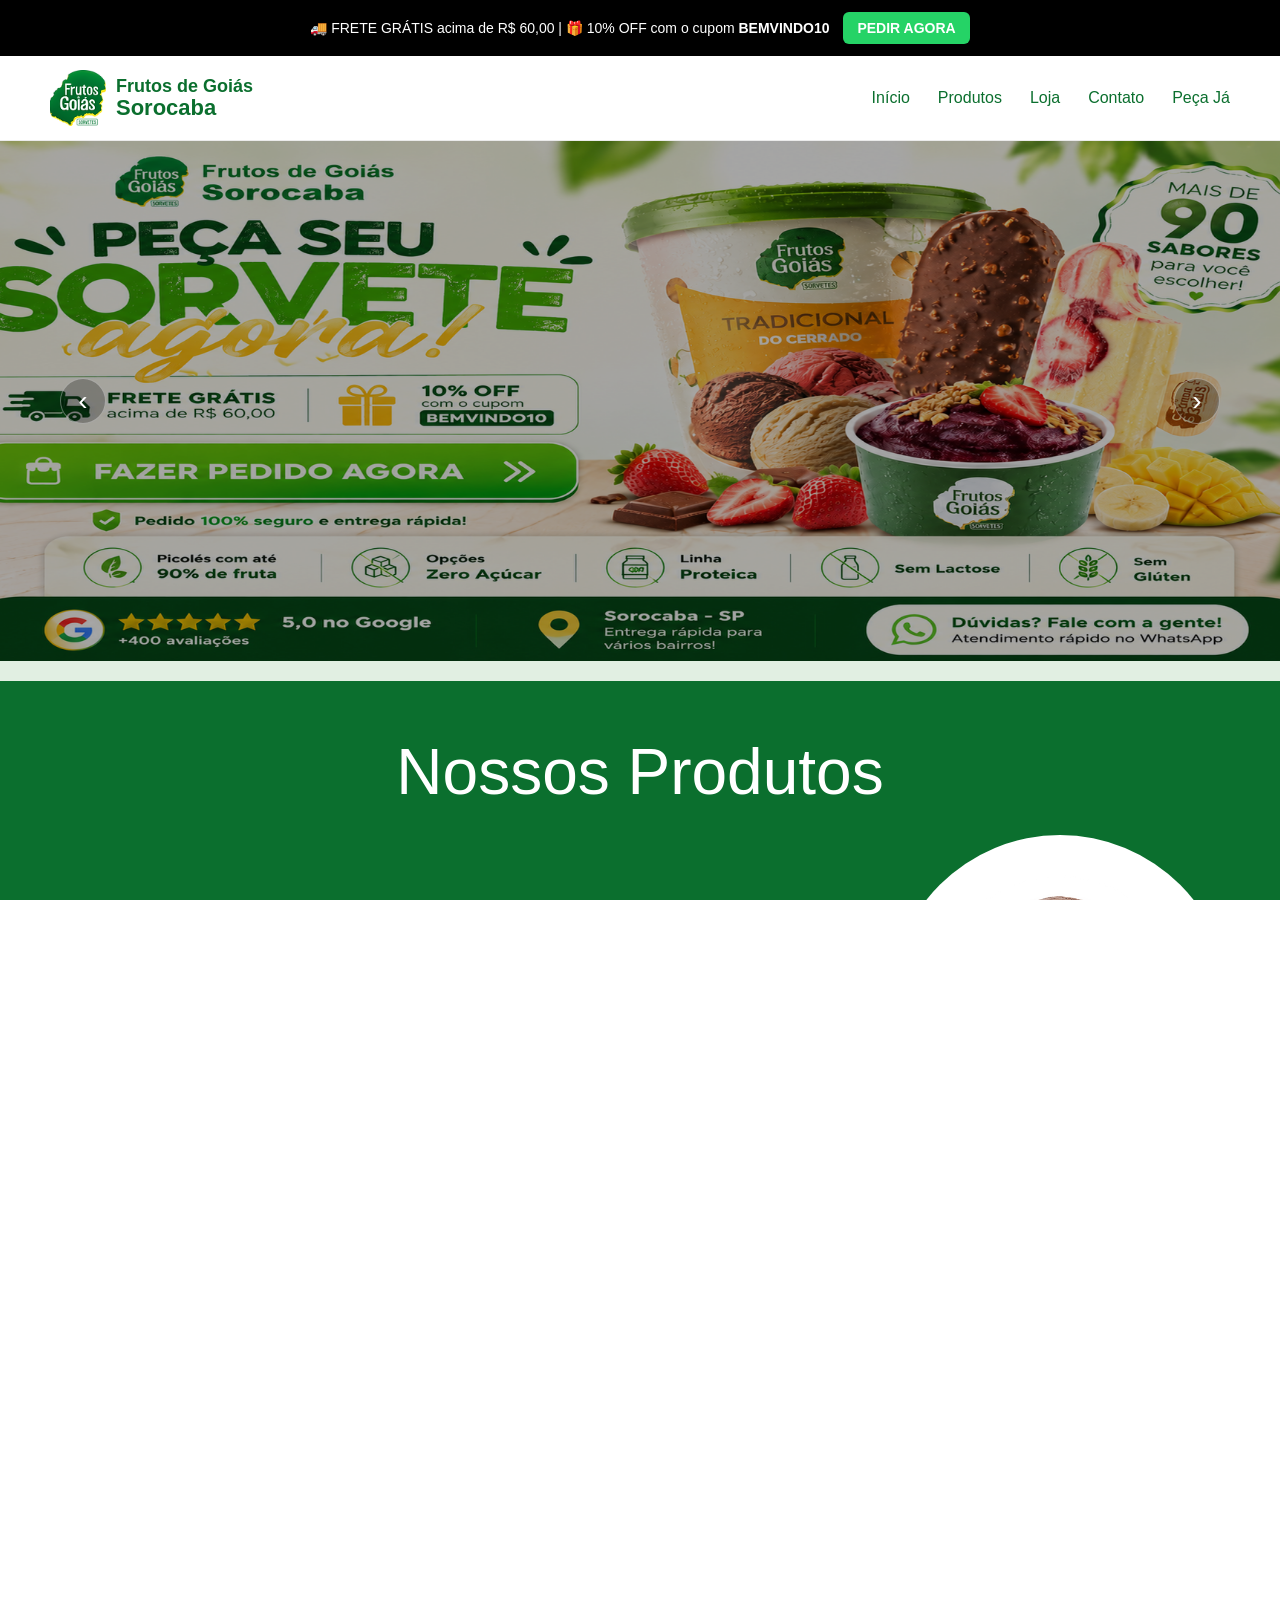
==== commit 41462163: "ajustes css" ====
--- a/index.html
+++ b/index.html
@@ -107,15 +107,13 @@
         🎁 10% OFF com o cupom <strong>BEMVINDO10</strong>
       </div>
 
-      <a href="https://cardapio.datacaixa.com.br/frutos" onclick="gtag('event', 'conversion', {
+      <a href="https://cardapio.datacaixa.com.br/frutos" target="_blank" onclick="gtag('event', 'conversion', {
      'send_to': 'AW-18291833181/SL8_CL_LkdwcEN3ynJJE',
      'value': 1.0,
      'currency': 'BRL'
    });">
         PEDIR AGORA
       </a>
-
-    </div>
 
   </section>
 
--- a/css/style.css
+++ b/css/style.css
@@ -1477,15 +1477,15 @@
 }
 
 @media (max-width: 768px) {
-    .footer-grid {
-        grid-template-columns: 1fr;
-    }
-
-    .desenvolvido-por {
-        flex-direction: column;
-        text-align: center;
-        gap: 10px;
-    }
+  .footer-grid {
+    grid-template-columns: 1fr;
+  }
+
+  .desenvolvido-por {
+    flex-direction: column;
+    text-align: center;
+    gap: 10px;
+  }
 }
 .promo-bar {
   position: sticky;
@@ -1616,4 +1616,9 @@
         font-weight:bold;
     }
 
+}
+html, body {
+  overflow-x: hidden !important;
+  width: 100%;
+  max-width: 100%;
 }
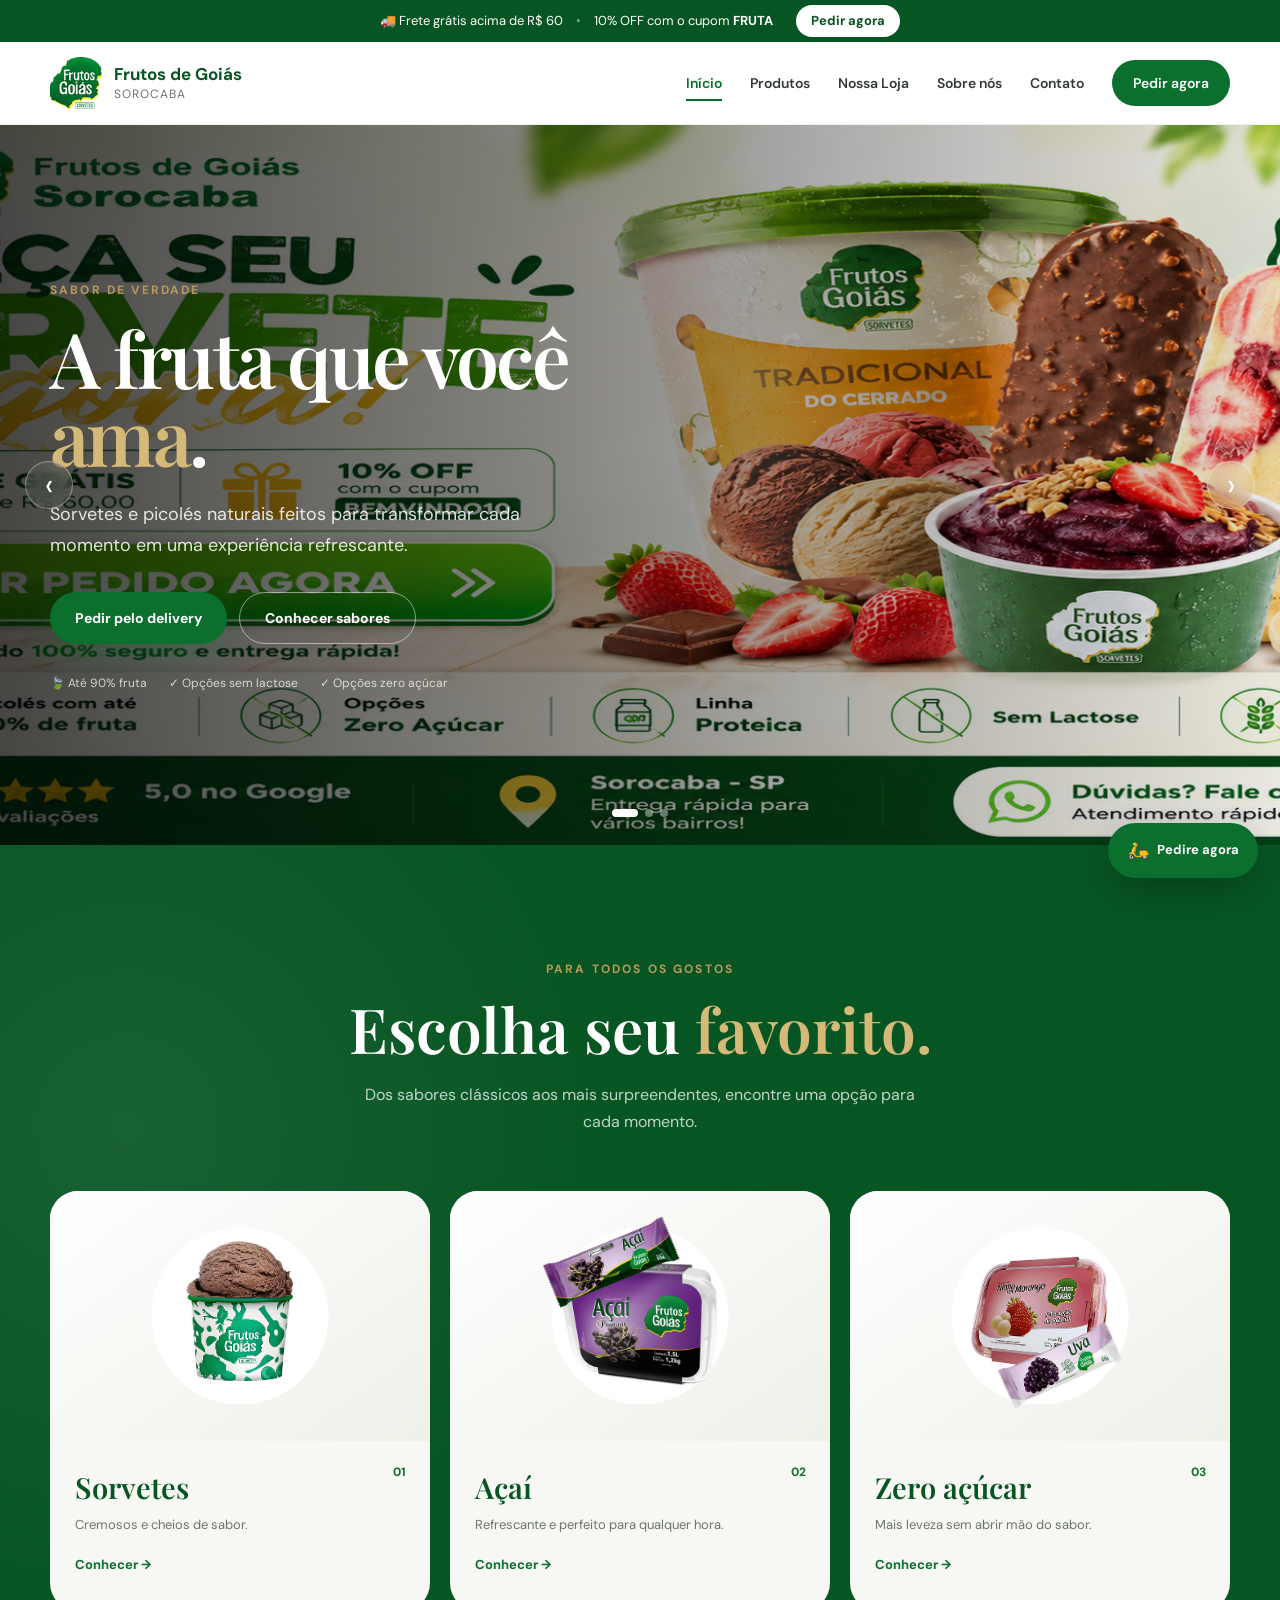
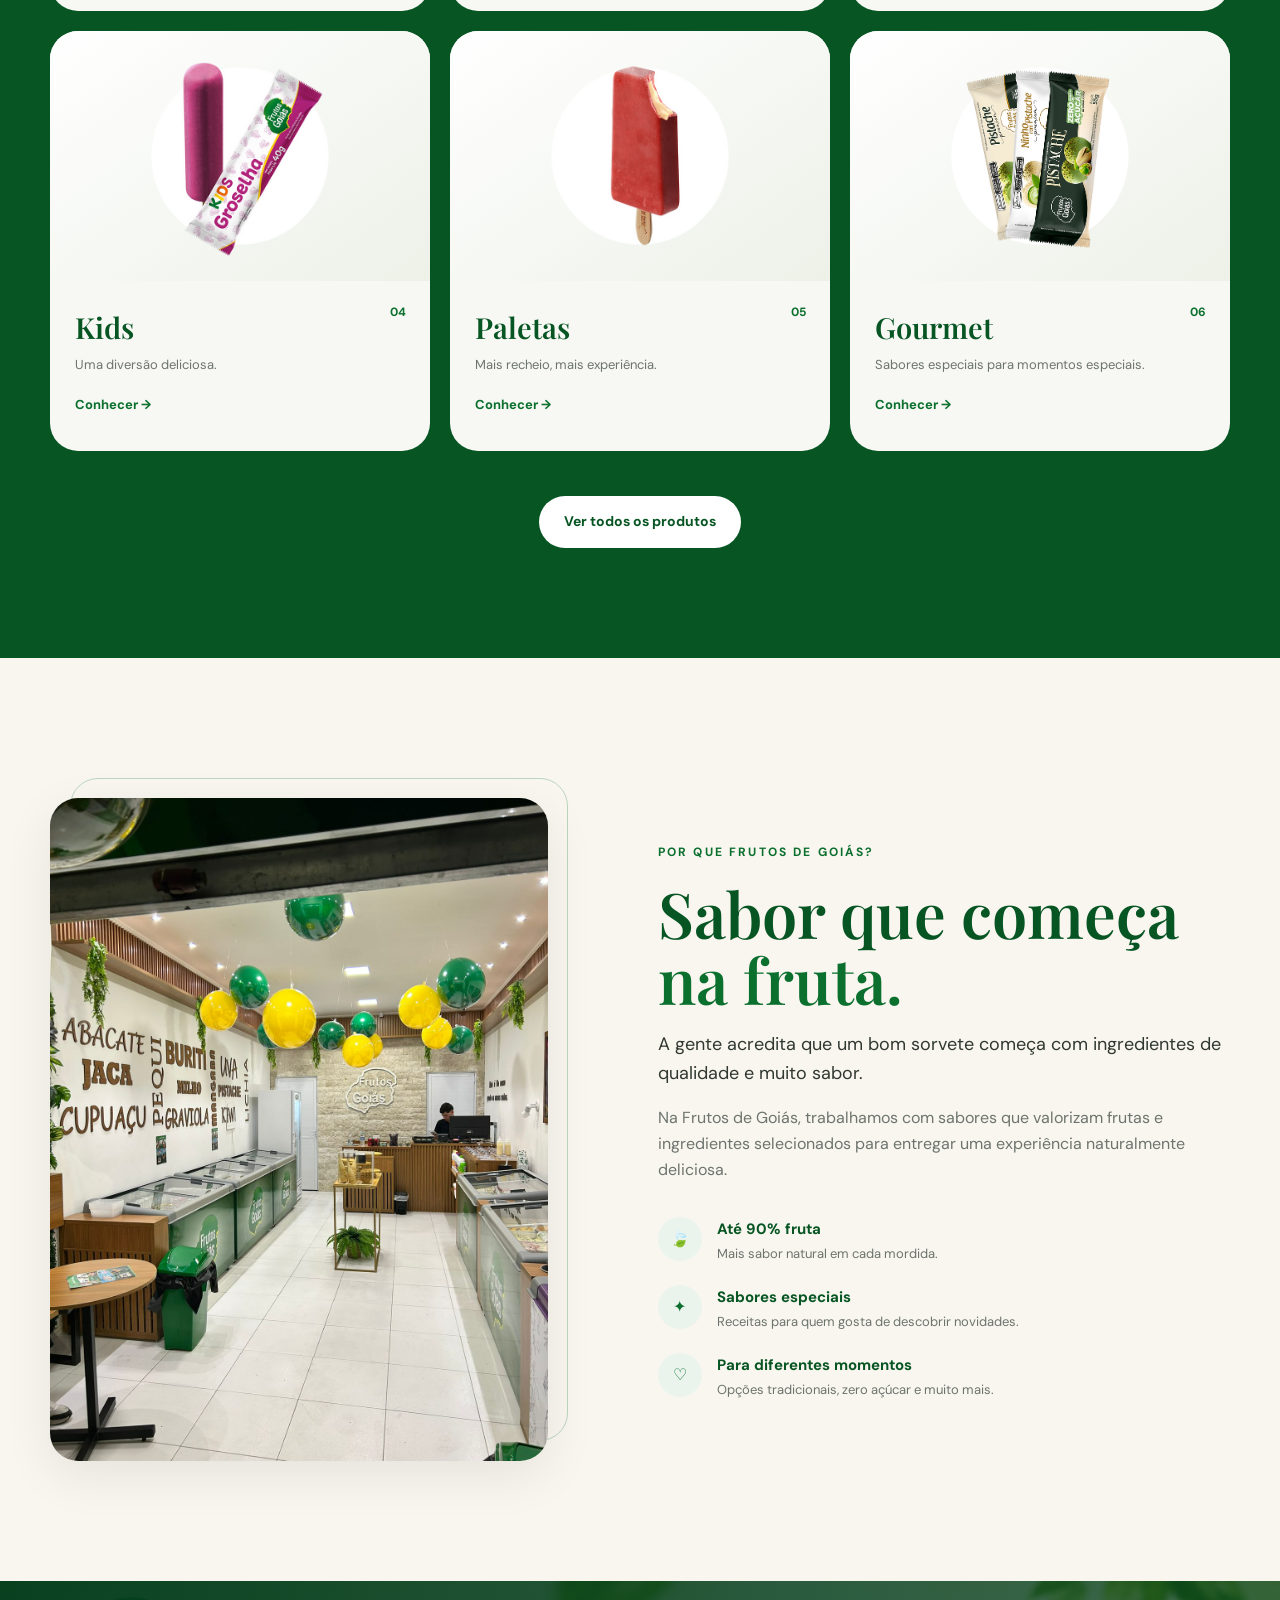
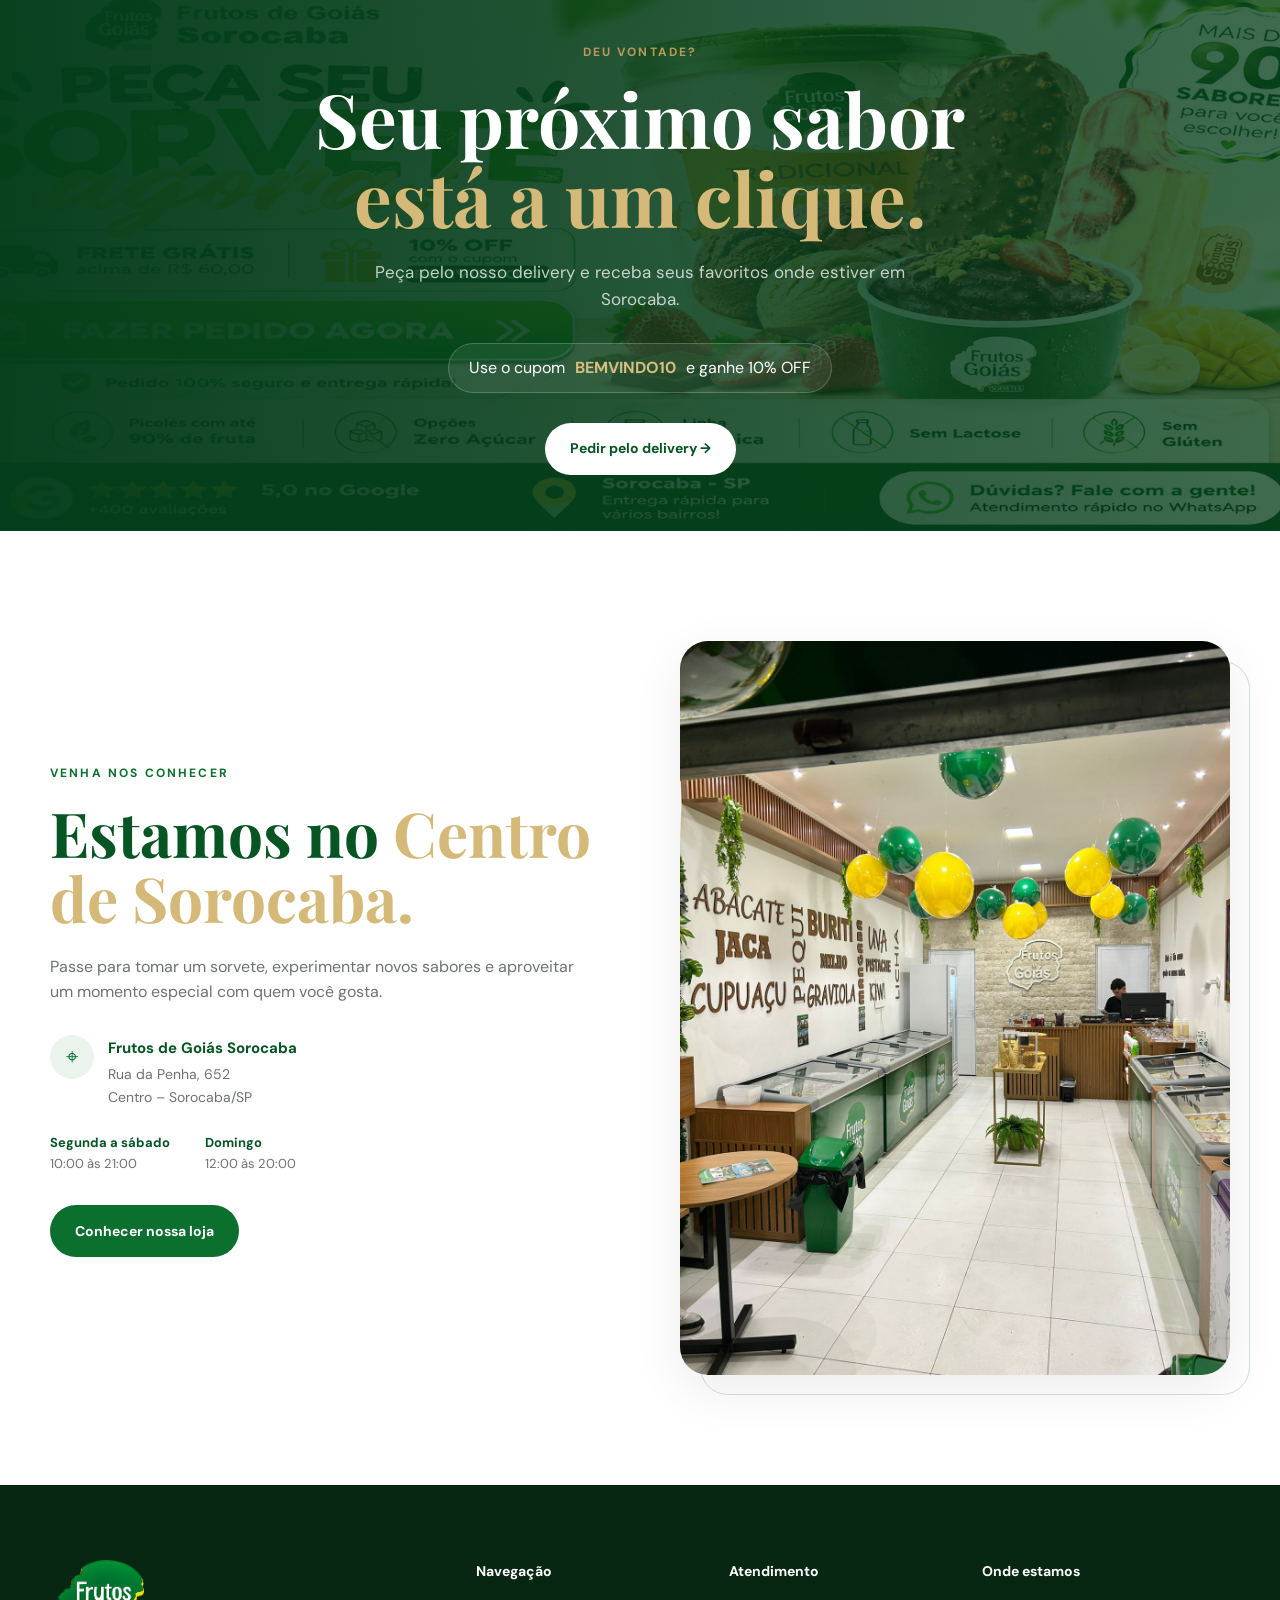
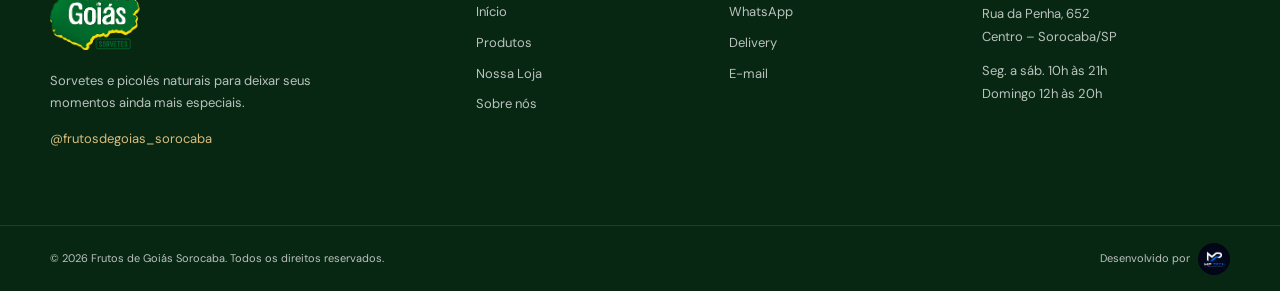
==== commit f25ecbee: "nova versão" ====
--- a/index.html
+++ b/index.html
@@ -1,523 +1,689 @@
-<!doctype html>
-<html lang="pt-br">
+<!DOCTYPE html>
+<html lang="pt-BR">
 
 <head>
-  <meta charset="utf-8" />
-  <meta name="viewport" content="width=device-width, initial-scale=1" />
-  <title>Frutos de Goiás - Sorocaba</title>
-  <link rel="stylesheet" href="css/style.css" />
+  <meta charset="UTF-8">
+  <meta name="viewport" content="width=device-width, initial-scale=1.0">
+
+  <title>Frutos de Goiás Sorocaba | Sorvetes Naturais e Picolés</title>
+  <meta name="description"
+    content="Frutos de Goiás Sorocaba: sorvetes e picolés naturais com até 90% de fruta. Confira nossos sabores, use seu cupom e peça pelo delivery.">
+
   <link rel="icon" type="image/png" href="img/favicon.png">
-  <!-- Google tag (gtag.js) -->
+  <link rel="preconnect" href="https://fonts.googleapis.com">
+  <link rel="preconnect" href="https://fonts.gstatic.com" crossorigin>
+  <link
+    href="https://fonts.googleapis.com/css2?family=DM+Sans:wght@400;500;600;700&family=Playfair+Display:wght@500;600;700&display=swap"
+    rel="stylesheet">
+
+  <!-- Google Ads -->
   <script async src="https://www.googletagmanager.com/gtag/js?id=AW-18291833181"></script>
   <script>
     window.dataLayer = window.dataLayer || [];
     function gtag() { dataLayer.push(arguments); }
     gtag('js', new Date());
-
     gtag('config', 'AW-18291833181');
   </script>
 
-
-
+  <link rel="stylesheet" href="css/style.css">
 </head>
-<!--<div id="popup-cupom" class="popup">
-    <div class="popup-conteudo">
-        <button id="fechar-popup">&times;</button>
-
-        <h2>🎉 Ganhe 10% de Desconto!</h2>
+
+<body>
+
+  <!-- =========================
+       BARRA PROMOCIONAL
+  ========================== -->
+  <div class="promo-bar">
+    <div class="container promo-bar__content">
+       <span>
+                🚚 Frete grátis acima de R$ 60
+            </span>
+
+            <span class="promo-separator">•</span>
+
+            <span>
+                10% OFF com o cupom <strong>FRUTA</strong>
+            </span>
+
+      <a href="https://cardapio.datacaixa.com.br/frutos" target="_blank" rel="noopener" class="promo-link"
+        onclick="trackDeliveryClick()">
+        Pedir agora
+      </a>
+    </div>
+  </div>
+
+
+  <!-- =========================
+       HEADER
+  ========================== -->
+  <header class="header" id="topo">
+
+    <div class="container header__inner">
+
+      <a href="index.html" class="brand">
+        <img src="img/favicon.png" alt="Frutos de Goiás Sorocaba">
+        <div class="brand__text">
+          <strong>Frutos de Goiás</strong>
+          <span>Sorocaba</span>
+        </div>
+      </a>
+
+      <nav class="desktop-nav">
+        <a href="index.html" class="active">Início</a>
+        <a href="produtos.html">Produtos</a>
+        <a href="loja.html">Nossa Loja</a>
+        <a href="#diferenciais">Sobre nós</a>
+        <a href="https://wa.me/5515991764745" target="_blank" rel="noopener">Contato</a>
+        <a href="https://cardapio.datacaixa.com.br/frutos" target="_blank" rel="noopener" class="nav-cta"
+          onclick="trackDeliveryClick()">
+          Pedir agora
+        </a>
+      </nav>
+
+      <button class="nav-toggle" type="button" aria-label="Abrir menu">
+        <span></span>
+        <span></span>
+        <span></span>
+      </button>
+
+    </div>
+
+    <nav class="mobile-nav">
+      <a href="index.html">Início</a>
+      <a href="produtos.html">Produtos</a>
+      <a href="loja.html">Nossa Loja</a>
+      <a href="#diferenciais">Sobre nós</a>
+      <a href="https://wa.me/5515991764745" target="_blank" rel="noopener">Contato</a>
+
+      <a href="https://cardapio.datacaixa.com.br/frutos" target="_blank" rel="noopener" class="mobile-nav__cta"
+        onclick="trackDeliveryClick()">
+        Pedir pelo delivery
+      </a>
+    </nav>
+
+  </header>
+
+
+  <!-- =========================
+       HERO DESKTOP
+  ========================== -->
+  <main>
+
+    <section class="hero" data-slider>
+
+      <div class="hero__slides">
+
+        <!-- SLIDE 1 -->
+        <article class="hero-slide hero-slide--main">
+          <div class="hero-slide__background hero-bg-main"></div>
+          <div class="hero-slide__overlay"></div>
+
+          <div class="container hero-slide__content">
+
+            <div class="hero-copy">
+              <span class="eyebrow">SABOR DE VERDADE</span>
+
+              <h1>
+                A fruta que você
+                <em>ama</em>.
+              </h1>
+
+              <p>
+                Sorvetes e picolés naturais feitos para transformar
+                cada momento em uma experiência refrescante.
+              </p>
+
+              <div class="hero-buttons">
+                <a href="https://cardapio.datacaixa.com.br/frutos" target="_blank" rel="noopener"
+                  class="btn btn--primary" onclick="trackDeliveryClick()">
+                  Pedir pelo delivery
+                </a>
+
+                <a href="produtos.html" class="btn btn--outline">
+                  Conhecer sabores
+                </a>
+              </div>
+
+              <div class="hero-info">
+                <span>🍃 Até 90% fruta</span>
+                <span>✓ Opções sem lactose</span>
+                <span>✓ Opções zero açúcar</span>
+              </div>
+            </div>
+
+          </div>
+        </article>
+
+
+        <!-- SLIDE 2 -->
+        <article class="hero-slide">
+          <div class="hero-slide__background hero-bg-zero"></div>
+          <div class="hero-slide__overlay"></div>
+
+          <div class="container hero-slide__content">
+            <div class="hero-copy">
+              <span class="eyebrow">LEVEZA E SABOR</span>
+
+              <h2>
+                Zero açúcar.
+                <em>Todo o sabor.</em>
+              </h2>
+
+              <p>
+                Uma seleção especial para quem busca equilíbrio
+                sem abrir mão de uma sobremesa deliciosa.
+              </p>
+
+              <div class="hero-buttons">
+                <a href="produtos.html" class="btn btn--primary">
+                  Ver produtos
+                </a>
+              </div>
+            </div>
+          </div>
+        </article>
+
+
+        <!-- SLIDE 3 -->
+        <article class="hero-slide">
+          <div class="hero-slide__background hero-bg-caramelo"></div>
+          <div class="hero-slide__overlay"></div>
+
+          <div class="container hero-slide__content">
+            <div class="hero-copy">
+              <span class="eyebrow">LINHA PREMIUM</span>
+
+              <h2>
+                Cremoso,
+                <em>intenso e irresistível.</em>
+              </h2>
+
+              <p>
+                Sabores especiais para quem gosta de ir além
+                do tradicional.
+              </p>
+
+              <div class="hero-buttons">
+                <a href="produtos.html" class="btn btn--primary">
+                  Descobrir sabores
+                </a>
+              </div>
+            </div>
+          </div>
+        </article>
+
+
+        
+
+      </div>
+
+
+      <!-- CONTROLES -->
+      <button class="slider-arrow slider-arrow--prev" aria-label="Slide anterior">
+        ‹
+      </button>
+
+      <button class="slider-arrow slider-arrow--next" aria-label="Próximo slide">
+        ›
+      </button>
+
+      <div class="slider-dots"></div>
+
+    </section>
+
+
+    <!-- =========================
+         HERO MOBILE
+    ========================== -->
+    <section class="mobile-hero">
+
+      <div class="mobile-hero__image">
+        <img src="img/delivery.png" alt="Frutos de Goiás Sorocaba">
+      </div>
+
+      <div class="mobile-hero__content">
+
+        <span class="eyebrow">FRUTOS DE GOIÁS • SOROCABA</span>
+
+        <h1>
+          Seu momento
+          <em>mais refrescante.</em>
+        </h1>
 
         <p>
-            Use o cupom <strong>BEMVINDO10</strong>
+          Sorvetes e picolés naturais com até
+          <strong>90% de fruta</strong>.
+        </p>
+
+
+        <!-- CHAMADA FORTE PARA CUPOM -->
+        <div class="mobile-offer">
+
+          <div class="mobile-offer__top">
+            <span class="mobile-offer__tag">PRESENTE PARA VOCÊ</span>
+            <span class="mobile-offer__discount">10% OFF</span>
+          </div>
+
+          <h2>
+            Peça pelo delivery
+            e aproveite seu desconto.
+          </h2>
+
+          <p>
+            Use o cupom
+            <strong>FRUTA</strong>
             no seu pedido.
+          </p>
+
+          <div class="mobile-offer__coupon">
+            <span>CUPOM</span>
+            <strong>BEMVINDO10</strong>
+          </div>
+
+          <a href="https://cardapio.datacaixa.com.br/frutos" target="_blank" rel="noopener" class="mobile-offer__button"
+            onclick="trackDeliveryClick()">
+            PEDIR AGORA PELO DELIVERY
+            <span>→</span>
+          </a>
+
+        </div>
+
+
+        <div class="mobile-benefits">
+          <span>🍃 90% fruta</span>
+          <span>✓ Sem lactose</span>
+          <span>✓ Zero açúcar</span>
+        </div>
+
+      </div>
+
+    </section>
+
+
+    <!-- =========================
+         PRODUTOS
+    ========================== -->
+    <section class="products-section">
+
+      <div class="container">
+
+        <div class="section-heading section-heading--light">
+          <span class="eyebrow">PARA TODOS OS GOSTOS</span>
+
+          <h2>
+            Escolha seu
+            <em>favorito.</em>
+          </h2>
+
+          <p>
+            Dos sabores clássicos aos mais surpreendentes,
+            encontre uma opção para cada momento.
+          </p>
+        </div>
+
+
+        <div class="product-grid">
+
+          <a href="produtos.html" class="product-card">
+            <div class="product-card__image">
+              <img src="img/sorvete.png" alt="Sorvetes">
+            </div>
+            <div class="product-card__content">
+              <span>01</span>
+              <h3>Sorvetes</h3>
+              <p>Cremosos e cheios de sabor.</p>
+              <b>Conhecer →</b>
+            </div>
+          </a>
+
+
+          <a href="produtos.html" class="product-card">
+            <div class="product-card__image">
+              <img src="img/açai.png" alt="Açaí">
+            </div>
+            <div class="product-card__content">
+              <span>02</span>
+              <h3>Açaí</h3>
+              <p>Refrescante e perfeito para qualquer hora.</p>
+              <b>Conhecer →</b>
+            </div>
+          </a>
+
+
+          <a href="produtos.html" class="product-card">
+            <div class="product-card__image">
+              <img src="img/zero açucar.png" alt="Zero açúcar">
+            </div>
+            <div class="product-card__content">
+              <span>03</span>
+              <h3>Zero açúcar</h3>
+              <p>Mais leveza sem abrir mão do sabor.</p>
+              <b>Conhecer →</b>
+            </div>
+          </a>
+
+
+          <a href="produtos.html" class="product-card">
+            <div class="product-card__image">
+              <img src="img/kids.png" alt="Kids">
+            </div>
+            <div class="product-card__content">
+              <span>04</span>
+              <h3>Kids</h3>
+              <p>Uma diversão deliciosa.</p>
+              <b>Conhecer →</b>
+            </div>
+          </a>
+
+
+          <a href="produtos.html" class="product-card">
+            <div class="product-card__image">
+              <img src="img/paleta.png" alt="Paletas">
+            </div>
+            <div class="product-card__content">
+              <span>05</span>
+              <h3>Paletas</h3>
+              <p>Mais recheio, mais experiência.</p>
+              <b>Conhecer →</b>
+            </div>
+          </a>
+
+
+          <a href="produtos.html" class="product-card">
+            <div class="product-card__image">
+              <img src="img/gourmet.png" alt="Gourmet">
+            </div>
+            <div class="product-card__content">
+              <span>06</span>
+              <h3>Gourmet</h3>
+              <p>Sabores especiais para momentos especiais.</p>
+              <b>Conhecer →</b>
+            </div>
+          </a>
+
+        </div>
+
+        <div class="section-action">
+          <a href="produtos.html" class="btn btn--light">
+            Ver todos os produtos
+          </a>
+        </div>
+
+      </div>
+
+    </section>
+
+
+    <!-- =========================
+         DIFERENCIAIS
+    ========================== -->
+    <section class="about-section" id="diferenciais">
+
+      <div class="container about-grid">
+
+        <div class="about-image">
+          <div class="about-image__frame"></div>
+          <img src="img/loja.jpeg" alt="Frutos de Goiás Sorocaba">
+        </div>
+
+
+        <div class="about-content">
+
+          <span class="eyebrow">POR QUE FRUTOS DE GOIÁS?</span>
+
+          <h2>
+            Sabor que começa
+            <em>na fruta.</em>
+          </h2>
+
+          <p class="about-lead">
+            A gente acredita que um bom sorvete começa com
+            ingredientes de qualidade e muito sabor.
+          </p>
+
+          <p>
+            Na Frutos de Goiás, trabalhamos com sabores que valorizam
+            frutas e ingredientes selecionados para entregar uma
+            experiência naturalmente deliciosa.
+          </p>
+
+
+          <div class="about-features">
+
+            <div class="about-feature">
+              <span class="about-feature__icon">🍃</span>
+              <div>
+                <h3>Até 90% fruta</h3>
+                <p>Mais sabor natural em cada mordida.</p>
+              </div>
+            </div>
+
+            <div class="about-feature">
+              <span class="about-feature__icon">✦</span>
+              <div>
+                <h3>Sabores especiais</h3>
+                <p>Receitas para quem gosta de descobrir novidades.</p>
+              </div>
+            </div>
+
+            <div class="about-feature">
+              <span class="about-feature__icon">♡</span>
+              <div>
+                <h3>Para diferentes momentos</h3>
+                <p>Opções tradicionais, zero açúcar e muito mais.</p>
+              </div>
+            </div>
+
+          </div>
+
+        </div>
+
+      </div>
+
+    </section>
+
+
+    <!-- =========================
+         DELIVERY CTA
+    ========================== -->
+    <section class="delivery-section">
+
+      <div class="delivery-section__background"></div>
+
+      <div class="container delivery-section__content">
+
+        <span class="eyebrow">DEU VONTADE?</span>
+
+        <h2>
+          Seu próximo sabor
+          <em>está a um clique.</em>
+        </h2>
+
+        <p>
+          Peça pelo nosso delivery e receba seus favoritos
+          onde estiver em Sorocaba.
         </p>
 
-        <a
-            href="https://cardapio.datacaixa.com.br/loja=13516"
-            target="_blank"
-            class="botao-cupom">
-
-            Pedir Agora
-
+        <div class="delivery-offer">
+          <span>Use o cupom</span>
+          <strong>BEMVINDO10</strong>
+          <span>e ganhe 10% OFF</span>
+        </div>
+
+        <a href="https://cardapio.datacaixa.com.br/frutos" target="_blank" rel="noopener" class="btn btn--white"
+          onclick="trackDeliveryClick()">
+          Pedir pelo delivery →
         </a>
+
+      </div>
+
+    </section>
+
+
+    <!-- =========================
+         LOJA
+    ========================== -->
+    <section class="store-section">
+
+      <div class="container store-grid">
+
+        <div class="store-content">
+
+          <span class="eyebrow">VENHA NOS CONHECER</span>
+
+          <h2>
+            Estamos no
+            <em>Centro de Sorocaba.</em>
+          </h2>
+
+          <p>
+            Passe para tomar um sorvete, experimentar novos sabores
+            e aproveitar um momento especial com quem você gosta.
+          </p>
+
+          <div class="store-address">
+            <span class="store-address__icon">⌖</span>
+
+            <div>
+              <strong>Frutos de Goiás Sorocaba</strong>
+              <p>Rua da Penha, 652<br>Centro – Sorocaba/SP</p>
+            </div>
+          </div>
+
+          <div class="store-hours">
+            <div>
+              <strong>Segunda a sábado</strong>
+              <span>10:00 às 21:00</span>
+            </div>
+
+            <div>
+              <strong>Domingo</strong>
+              <span>12:00 às 20:00</span>
+            </div>
+          </div>
+
+          <a href="loja.html" class="btn btn--green">
+            Conhecer nossa loja
+          </a>
+
+        </div>
+
+
+        <div class="store-image">
+          <img src="img/loja.jpeg" alt="Loja Frutos de Goiás Sorocaba">
+        </div>
+
+      </div>
+
+    </section>
+
+  </main>
+
+
+  <!-- =========================
+       FOOTER
+  ========================== -->
+  <footer class="footer">
+
+    <div class="container footer-grid">
+
+      <div class="footer-brand">
+
+        <img src="img/LOGO FRUTOS DE GOIAS(1).png" alt="Frutos de Goiás">
+
+        <p>
+          Sorvetes e picolés naturais para deixar
+          seus momentos ainda mais especiais.
+        </p>
+
+        <a href="https://www.instagram.com/frutosdegoias_sorocaba/" target="_blank" rel="noopener">
+          @frutosdegoias_sorocaba
+        </a>
+
+      </div>
+
+
+      <div class="footer-column">
+
+        <h3>Navegação</h3>
+
+        <a href="index.html">Início</a>
+        <a href="produtos.html">Produtos</a>
+        <a href="loja.html">Nossa Loja</a>
+        <a href="#diferenciais">Sobre nós</a>
+
+      </div>
+
+
+      <div class="footer-column">
+
+        <h3>Atendimento</h3>
+
+        <a href="https://wa.me/5515991764745" target="_blank" rel="noopener">
+          WhatsApp
+        </a>
+
+        <a href="https://cardapio.datacaixa.com.br/frutos" target="_blank" rel="noopener"
+          onclick="trackDeliveryClick()">
+          Delivery
+        </a>
+
+        <a href="mailto:contato@frutosdegoiassorocaba.com">
+          E-mail
+        </a>
+
+      </div>
+
+
+      <div class="footer-column footer-location">
+
+        <h3>Onde estamos</h3>
+
+        <p>
+          Rua da Penha, 652<br>
+          Centro – Sorocaba/SP
+        </p>
+
+        <p>
+          Seg. a sáb. 10h às 21h<br>
+          Domingo 12h às 20h
+        </p>
+
+      </div>
+
     </div>
-</div>-->
-
-<script src="script.js"></script>
-
-<body>
-  <div class="promo-bar">
-    🚚 FRETE GRÁTIS acima de R$ 60,00 | 🎁 10% OFF com o cupom <strong>BEMVINDO10</strong>
-    <a href="https://cardapio.datacaixa.com.br/frutos"
-      onclick="gtag('event', 'conversion', {'send_to': 'AW-18291833181/evpYCIKJsdQcEN3ynJJE'});">
-      PEDIR AGORA
-    </a>
-  </div>
-  <!-- HEADER -->
-  <header class="site-header">
-    <div class="container header-inner">
-      <a class="brand" href="#inicio" aria-label="Ir para início">
-        <img class="brand-logo" src="img/favicon.png" alt="Frutos de Goiás" />
-        <div class="brand-text">
-          <span class="brand-name">Frutos de Goiás</span>
-          <span class="brand-sub">Sorocaba</span>
-        </div>
-      </a>
-
-      <nav class="nav" aria-label="Menu principal">
-        <a href="index.html#inicio">Início</a>
-        <a href="produtos.html">Produtos</a>
-        <a href="loja.html">Loja</a>
-        <a href="https://wa.me/5515991764745"> Contato</a>
-        <a href="https://cardapio.datacaixa.com.br/frutos"> Peça Já</a>
-      </nav>
-
-      <button class="nav-toggle" type="button" aria-label="Abrir menu" aria-expanded="false">
-        <span></span><span></span><span></span>
-      </button>
+
+
+    <div class="footer-bottom">
+
+      <div class="container footer-bottom__inner">
+
+        <span>
+          © 2026 Frutos de Goiás Sorocaba. Todos os direitos reservados.
+        </span>
+
+        <a href="https://mptech.com.br" target="_blank" rel="noopener" class="footer-mptech">
+          <span>Desenvolvido por</span>
+          <img src="img/mptech.jpeg" alt="MP Tech">
+        </a>
+
+      </div>
+
     </div>
 
-    <!-- menu mobile -->
-    <div class="nav-mobile" hidden>
-      <a href="index.html#inicio">Início</a>
-      <a href="produtos.html">Produtos</a>
-      <a href="loja.html">Loja</a>
-      <a href="https://wa.me/5515991764745"> Contato</a>
-    </div>
-  </header>
-
-  <section class="hero-mobile">
-
-    <div class="hero-mobile-content">
-
-      <span class="tag">
-        🍃 SABORES NATURAIS
-      </span>
-
-      <h2>
-        A Fruta no Palito
-      </h2>
-
-      <p>
-        Sorvetes artesanais com até 90% da fruta.
-        Sabores do Cerrado e também opções Zero Açucar.
-      </p>
-
-      <div class="beneficio">
-        🚚 Frete grátis acima de R$ 60<br><br>
-        🎁 10% OFF com o cupom <strong>BEMVINDO10</strong>
-      </div>
-
-      <a href="https://cardapio.datacaixa.com.br/frutos" target="_blank" onclick="gtag('event', 'conversion', {
-     'send_to': 'AW-18291833181/SL8_CL_LkdwcEN3ynJJE',
-     'value': 1.0,
-     'currency': 'BRL'
-   });">
-        PEDIR AGORA
-      </a>
-
-  </section>
-
-  <main id="inicio">
-    <!-- HERO SLIDER -->
-    <section class="hero">
-      <div class="hero-slider" data-slider="hero" data-autoplay="true" data-interval="9000">
-
-        <button class="slider-arrow prev1" type="button" aria-label="Slide anterior">‹</button>
-        <button class="slider-arrow next1" type="button" aria-label="Próximo slide">›</button>
-
-        <div class="slides">
-
-          <!-- ================= Slide 0 - Delivery ================= -->
-          <article class="slide banner-slide is-active" onclick="gtag('event', 'conversion', {
-             'send_to': 'AW-18291833181/SL8_CL_LkdwcEN3ynJJE',
-             'value': 1.0,
-             'currency': 'BRL'
-         });
-         window.location.href='https://cardapio.datacaixa.com.br/frutos';" style="cursor:pointer;">
-
-            <img class="banner-full" src="img/delivery.png" alt="Peça seu sorvete agora">
-
-          </article>
-
-
-
-
-
-
-
-          <!-- ================= Slide 1 - Massa Zero ================= -->
-          <article class="slide banner-slide">
-            <img class="banner-full" src="img/zeroaçucarmassa.png" alt="Massa Zero">
-          </article>
-
-          <!-- ================= Slide 2 - Caramelo Salgado ================= -->
-          <article class="slide banner-slide">
-            <img class="banner-full" src="img/caramelo.jpeg" alt="Caramelo Salgado">
-          </article>
-
-          <!-- ================= Slide 3 - Linha Proteica ================= -->
-          <article class="slide" style="--bg:url('img/capaq_edited.png');">
-
-            <div class="container slide-grid">
-
-              <div class="slide-content">
-                <h1 class="slide-title">
-                  LANÇAMENTO<br><strong>LINHA PROTEICA</strong>
-                </h1>
-
-                <p class="slide-subtitle">
-                  O sabor que sustenta sua rotina.
-                </p>
-
-              </div>
-
-              <div class="slide-media">
-
-                <div class="pack-stack pack-stack--3">
-                  <img src="img/morango.png" alt="Picolé Proteico Morango">
-                  <img src="img/cookies.png" alt="Picolé Proteico Cookies">
-                  <img src="img/chocolate.png" alt="Picolé Proteico Chocolate Belga">
-                </div>
-
-              </div>
-
-            </div>
-
-          </article>
-
-        </div>
-      </div>
-    </section>
-
-    <!-- ================= Slide 4 - Banana ================= -->
-    <article class="slide banner-slide">
-      <img class="banner-full" src="img/banana.jpg" alt="Picolé de Banana">
-    </article>
-
-    <!-- ================= Slide 5 - Novidade Gelada ================= -->
-    <article class="slide" style="--bg:url('img/capaq_edited.png');">
-
-      <div class="container slide-grid">
-
-        <div class="slide-content">
-
-          <h1 class="slide-title">
-            NOVIDADE<br><strong>GELADA!</strong>
-          </h1>
-
-          <p class="slide-subtitle">
-            Experimente o delicioso Ninho com Coco.
-          </p>
-
-        </div>
-
-        <div class="slide-media">
-
-          <div class="pack-duo">
-            <img src="img/pote coco.png" alt="">
-            <img class="ninho" src="img/ninho com coco.png" alt="">
-          </div>
-
-        </div>
-
-      </div>
-
-    </article>
-
-    <!-- ================= Slide 6 - Linha Gourmet ================= -->
-    <article class="slide" style="--bg:url('img/capaq_edited.png');">
-
-      <div class="container slide-grid">
-
-        <div class="slide-content">
-
-          <h1 class="slide-title">
-            LINHA<br><strong>GOURMET</strong>
-          </h1>
-
-          <p class="slide-subtitle">
-            Sabores premium para quem ama sorvete.
-          </p>
-
-        </div>
-
-        <div class="slide-media">
-
-          <div class="pack-trio">
-            <img class="pack-trio__a" src="img/pistache premium.png" alt="">
-            <img class="pack-trio__b" src="img/pistache zero.png" alt="">
-            <img class="pack-trio__c" src="img/ninho com pistache.png" alt="">
-          </div>
-
-        </div>
-
-      </div>
-
-    </article>
-
-    </div>
-
-    <div class="slider-dots" aria-label="Navegação de slides"></div>
-
-    </div>
-    </section>
-
-    <section class="parallax" aria-hidden="true"></section>
-
-    <!-- NOSSOS PRODUTOS -->
-    <section id="produtos" class="section section-green">
-      <div class="container">
-        <h2 class="section-title">Nossos Produtos</h2>
-
-        <div class="product-slider" data-slider="products">
-          <button class="slider-arrow prev" type="button" aria-label="Anterior">‹</button>
-          <button class="slider-arrow next" type="button" aria-label="Próximo">›</button>
-
-          <div class="slides">
-            <!-- 1 Sorvetes -->
-            <article class="product-slide is-active">
-              <div class="product-grid">
-                <div class="product-left">
-                  <h3 class="product-title">Sorvetes</h3>
-                  <p class="product-text">
-                    Uma explosão de sabor que se desfaz na boca, mesclando a doçura dos ingredientes com uma refrescante
-                    leveza, perfeita para qualquer momento, de um dia quente a uma celebração especial.
-                  </p>
-                  <a class="link-light" href="produtos.html">ver toda a linha</a>
-                </div>
-
-                <div class="product-right">
-                  <div class="product-circle">
-                    <img src="img/sorvete.png" alt="Sorvetes" />
-                  </div>
-                </div>
-              </div>
-            </article>
-
-            <!-- 2 Açaí -->
-            <article class="product-slide">
-              <div class="product-grid">
-                <div class="product-left">
-                  <h3 class="product-title">Açaí</h3>
-                  <p class="product-text">
-                    O verdadeiro açaí, com aquele gostinho de quero mais, é da Frutos de Goiás!
-                  </p>
-                  <a class="link-light" href="produtos.html">ver toda a linha</a>
-                </div>
-
-                <div class="product-right">
-                  <div class="product-circle">
-                    <img src="img/açai.png" alt="Açaí" />
-                  </div>
-                </div>
-              </div>
-            </article>
-
-            <!-- 3 Zero Açúcar -->
-            <article class="product-slide">
-              <div class="product-grid">
-                <div class="product-left">
-                  <h3 class="product-title">Zero<br>Açúcar</h3>
-                  <p class="product-text">
-                    Apresentamos a Linha Sem Adição de Açúcar da Frutos de Goiás: a escolha perfeita para aqueles que
-                    buscam uma opção saudável, sem perder a delícia de um bom picolé ou sorvete.
-                  </p>
-                  <a class="link-light" href="produtos.html">ver toda a linha</a>
-                </div>
-
-                <div class="product-right">
-                  <div class="product-circle">
-                    <img src="img/zero açucar.png" alt="Zero Açúcar" />
-                  </div>
-                </div>
-              </div>
-            </article>
-
-            <!-- 4 Kids -->
-            <article class="product-slide">
-              <div class="product-grid">
-                <div class="product-left">
-                  <h3 class="product-title">Kids</h3>
-                  <p class="product-text">
-                    Os nossos Picolés KIDS são divididos entre tradicional e Zero Lactose, e estão disponíveis em 6
-                    sabores diferentes.
-                  </p>
-                  <a class="link-light" href="produtos.html">ver toda a linha</a>
-                </div>
-
-                <div class="product-right">
-                  <div class="product-circle">
-                    <img src="img/kids.png" alt="Linha Kids" />
-                  </div>
-                </div>
-              </div>
-            </article>
-
-            <!-- 5 Paletas -->
-            <article class="product-slide">
-              <div class="product-grid">
-                <div class="product-left">
-                  <h3 class="product-title">Paletas</h3>
-                  <p class="product-text">
-                    Sabores incríveis por fora e por dentro!
-                    Temos uma explosão de sabores para todos os gostos. De frutas frescas a combinações irresistíveis,
-                    cada paleta é uma nova aventura de sabor.
-                  </p>
-                  <a class="link-light" href="produtos.html">ver toda a linha</a>
-                </div>
-
-                <div class="product-right">
-                  <div class="product-circle">
-                    <img src="img/paleta.png" alt="Paletas" />
-                  </div>
-                </div>
-              </div>
-            </article>
-
-            <!-- 6 Gourmet -->
-            <article class="product-slide">
-              <div class="product-grid">
-                <div class="product-left">
-                  <h3 class="product-title">Gourmet</h3>
-                  <p class="product-text">
-                    Combinações premium e surpreendentes. Quando você quer algo realmente especial.
-                  </p>
-                  <a class="link-light" href="produtos.html">ver toda a linha</a>
-                </div>
-
-                <div class="product-right">
-                  <div class="product-circle">
-                    <img src="img/gourmet.png" alt="Linha Gourmet" />
-                  </div>
-                </div>
-              </div>
-            </article>
-          </div>
-
-          <div class="slider-dots" aria-label="Navegação de produtos"></div>
-        </div>
-      </div>
-    </section>
-
-    <!-- PARALLAX (igual vibe do site) 
-    <section class="parallax" style="--parallax:url('img/nyrc.png');" aria-hidden="true"></section> -->
-
-    <!-- DIFERENCIAIS -->
-    <section class="section section-light" id="lojas">
-      <div class="container">
-        <h2 class="section-title green">Diferenciais</h2>
-        <div class="divider"></div>
-        <p class="section-kicker">Compromisso com a Qualidade</p>
-        <div class="divider"></div>
-
-        <p class="text-block">
-          Nossas receitas são únicas, compostas por cerca de 90% de frutas frescas, resultando em um sabor mais cremoso
-          e refrescante do que você imagina. Utilizamos leite fresco, direto da fazenda, integral e natural, para
-          enriquecer ainda mais nossos sorvetes e picolés. Além disso, produzimos geleias e doces de frutas frescas que
-          são incorporados em nossos produtos, mantendo a tradição e autenticidade em cada pedacinho.ocê imagina.
-          Utilizamos leite fresco, direto da fazenda, integral e natural.
-        </p>
-
-        <div class="feature-grid">
-          <article class="feature-card">
-            <div class="feature-icon" aria-hidden="true">
-              <svg viewBox="0 0 24 24" width="40" height="40">
-                <path d="M12 3c4 3 7 5 7 9a7 7 0 1 1-14 0c0-4 3-6 7-9z" fill="none" stroke="currentColor"
-                  stroke-width="2" />
-              </svg>
-            </div>
-            <h3>Frutas Selecionadas</h3>
-            <h4>Sabor Único e Natural</h4>
-            <p>
-              Colhemos as frutas no pé e selecionamos cada uma com cuidado para levar sabores autênticos até você.
-            </p>
-          </article>
-
-          <article class="feature-card">
-            <div class="feature-icon" aria-hidden="true">
-              <svg viewBox="0 0 24 24" width="40" height="40">
-                <path d="M4 16l6-6 4 4 6-8" fill="none" stroke="currentColor" stroke-width="2" />
-                <path d="M20 20H4" fill="none" stroke="currentColor" stroke-width="2" />
-              </svg>
-            </div>
-            <h3>Tradição e Inovação</h3>
-            <h4>Receitas Únicas</h4>
-            <p>
-              Mantemos a tradição e inovamos com combinações que surpreendem, sem perder a autenticidade.
-            </p>
-          </article>
-        </div>
-      </div>
-    </section>
-
-    <!-- VENHA NOS CONHECER 
-    <section id="venha nos conhecer" class="section section-green">
-      <div class="container">
-        <div class="open-store-grid">
-          <div class="open-store-text">
-            <h2 class="open-store-title">Venha nos Conhecer</h2>
-            <p>
-              Ficamos Localizados na Rua da Penha, 652 - Centro Sorocaba
-              <br>
-              Ao Lado da ACM.
-
-            </p>
-            <a class="btn btn-light" href="#contato">Saiba Mais</a>
-          </div>
-
-          <div class="open-store-img">
-            <img src="img/loja.jpeg" alt="Imagem de loja" />
-          </div>
-        </div>
-      </div>
-    </section>
-  -->
-    <!-- FOOTER -->
-    <footer class="footer-ref">
-      <div class="container footer-ref__box">
-
-        <div class="footer-ref__content">
-          <p class="footer-ref__label">Fale conosco</p>
-          <a class="footer-ref__phone" href="https://wa.me/5515991764745">(15) 99176-4745</a>
-
-          <a class="footer-ref__link"
-            href="https://wa.me/5515991764745?text=Ol%C3%A1%20gostaria%20de%20trabalhar%20na%20Frutos%20de%20Goi%C3%A1s"
-            target="_blank">
-            Trabalhe Conosco
-          </a>
-
-
-        </div>
-
-        <div class="footer-ref__brand">
-          <img class="footer-ref__logo" src="img/LOGO FRUTOS DE GOIAS(1).png" alt="Frutos de Goiás - Sorocaba" />
-        </div>
-
-      </div>
-
-      <div class="MPTECH">
-
-        <p>
-          © 2026 Frutos de Goiás - Sorocaba. Todos os direitos reservados.
-        </p>
-
-        <a href="https://www.instagram.com/marlon_patrick009/" target="_blank" class="desenvolvido-por">
-
-          <img src="img/WhatsApp Image 2026-07-09 at 19.48.28.jpeg" alt="MP Tech" class="logo-mp">
-
-          <span>
-            Desenvolvido por <strong>MP Tech</strong>
-          </span>
-
-        </a>
-
-      </div>
-    </footer>
-
-
-  </main>
+  </footer>
+
+
+  <!-- BOTÃO FLUTUANTE DELIVERY -->
+  <a href="https://cardapio.datacaixa.com.br/frutos" target="_blank" rel="noopener" class="floating-delivery"
+    aria-label="Pedir pelo delivery" onclick="trackDeliveryClick()">
+    <span>🛵</span>
+    <strong>Pedire agora</strong>
+  </a>
+
 
   <script src="javascript/script.js"></script>
+
 </body>
 
 </html>
--- a/css/style.css
+++ b/css/style.css
@@ -1,1624 +1,2092 @@
-/* ====== RESET ====== */
-*{ box-sizing:border-box; }
-html,body{ height:100%; }
-body{
-  margin:0;
-  font-family: Arial, Helvetica, sans-serif;
-  background:#fff;
-  color:#0b2a17;
-}
-img{ max-width:100%; display:block; }
-a{ color:inherit; text-decoration:none; }
-button{ font-family:inherit; }
-
-/* ====== VARS ====== */
-:root{
-  --green:#0b6f2e;
-  --green-dark:#075723;
-  --line: rgba(11, 111, 46, .35);
+/* =========================================================
+   FRUTOS DE GOIÁS SOROCABA
+   NOVA VERSÃO — PREMIUM / MODERNA
+========================================================= */
+
+:root {
+  --green: #0b6f2e;
+  --green-dark: #075523;
+  --green-deep: #043d1b;
+  --green-light: #eaf4ed;
+
+  --cream: #f8f6ef;
+  --cream-dark: #eeeadd;
+
+  --white: #ffffff;
+  --black: #101510;
+  --gray: #6d746e;
+  --gray-light: #e9ece8;
+
+  --gold: #b99a5a;
+
   --container: 1180px;
-}
-
-/* ====== CONTAINER ====== */
-.container{
-  width:min(var(--container), calc(100% - 40px));
-  margin:0 auto;
-}
-
-/* ====== HEADER ====== */
-.site-header{
-  position:sticky;
-  top:0;
-  z-index:50;
-  background:#fff;
-  border-bottom:1px solid rgba(0,0,0,.08);
-}
-.header-inner{
-  display:flex;
-  align-items:center;
-  justify-content:space-between;
-  gap:18px;
-  padding:14px 0;
-}
-.brand{
-  display:flex;
-  align-items:center;
-  gap:10px;
-  min-width:240px;
-}
-.brand-logo{ width:56px; height:56px; object-fit:contain; }
-.brand-text{ line-height:1.05; }
-.brand-name{ display:block; font-weight:700; color:var(--green); font-size:18px; }
-.brand-sub{ display:block; font-weight:800; color:var(--green); font-size:22px; }
-
-.nav{
-  display:flex;
-  align-items:center;
-  gap:28px;
-  color:var(--green);
-  font-size:16px;
-}
-.nav a:hover{ text-decoration:underline; }
-.nav-cta{
-  padding:10px 14px;
-  border-radius:999px;
-  border:1px solid rgba(11,111,46,.35);
-}
-
-.nav-toggle{
-  display:none;
-  width:44px; height:44px;
-  border:1px solid rgba(0,0,0,.15);
-  background:#fff;
-  border-radius:10px;
-  cursor:pointer;
-}
-.nav-toggle span{
-  display:block;
-  height:2px;
-  background:#1f1f1f;
-  margin:6px 10px;
-}
-
-.nav-mobile{
-  border-top:1px solid rgba(0,0,0,.08);
-  padding:10px 20px 16px;
-  display:grid;
-  gap:10px;
-  color:var(--green);
-}
-.nav-mobile a{ padding:10px 0; border-bottom:1px solid rgba(0,0,0,.06); }
-.nav-mobile a:last-child{ border-bottom:0; }
-
-/* ====== HERO ====== */
-.hero{ position:relative; }
-
-.hero-slider{
+
+  --radius-sm: 10px;
+  --radius: 18px;
+  --radius-lg: 28px;
+
+  --shadow: 0 15px 50px rgba(0, 0, 0, .08);
+  --shadow-hover: 0 25px 70px rgba(0, 0, 0, .13);
+
+  --transition: .35s ease;
+}
+
+
+/* =========================================================
+   RESET
+========================================================= */
+
+* {
+  margin: 0;
+  padding: 0;
+  box-sizing: border-box;
+}
+
+html {
+  scroll-behavior: smooth;
+  overflow-x: hidden;
+}
+
+body {
+  font-family: "DM Sans", Arial, sans-serif;
+  color: var(--black);
+  background: var(--white);
+  line-height: 1.6;
+  overflow-x: hidden;
+}
+
+img {
+  display: block;
+  max-width: 100%;
+}
+
+a {
+  color: inherit;
+  text-decoration: none;
+}
+
+button {
+  font: inherit;
+}
+
+.container {
+  width: min(var(--container), calc(100% - 48px));
+  margin: 0 auto;
+}
+
+
+/* =========================================================
+   PROMO BAR
+========================================================= */
+
+.promo-bar {
+  background: var(--green-dark);
+  color: var(--white);
+  font-size: 13px;
+}
+
+.promo-bar__content {
+  min-height: 42px;
+  display: flex;
+  align-items: center;
+  justify-content: center;
+  gap: 13px;
+}
+
+.promo-separator {
+  opacity: .45;
+}
+
+.promo-code {
+  background: rgba(255, 255, 255, .12);
+  padding: 4px 10px;
+  border-radius: 50px;
+}
+
+.promo-link {
+  margin-left: 10px;
+  padding: 6px 15px;
+  background: var(--white);
+  color: var(--green-dark);
+  border-radius: 50px;
+  font-weight: 700;
+  transition: var(--transition);
+}
+
+.promo-link:hover {
+  transform: translateY(-2px);
+}
+
+
+/* =========================================================
+   HEADER
+========================================================= */
+
+.header {
+  position: sticky;
+  top: 0;
+  z-index: 1000;
+  background: rgba(255, 255, 255, .96);
+  backdrop-filter: blur(16px);
+  border-bottom: 1px solid rgba(11, 111, 46, .08);
+}
+
+.header__inner {
+  min-height: 82px;
+  display: flex;
+  align-items: center;
+  justify-content: space-between;
+}
+
+.brand {
+  display: flex;
+  align-items: center;
+  gap: 12px;
+}
+
+.brand img {
+  width: 52px;
+  height: 52px;
+  object-fit: contain;
+}
+
+.brand__text {
+  display: flex;
+  flex-direction: column;
+  line-height: 1.05;
+}
+
+.brand__text strong {
+  color: var(--green-dark);
+  font-size: 17px;
+  font-weight: 700;
+}
+
+.brand__text span {
+  color: var(--gray);
+  font-size: 12px;
+  margin-top: 4px;
+  letter-spacing: .08em;
+  text-transform: uppercase;
+}
+
+.desktop-nav {
+  display: flex;
+  align-items: center;
+  gap: 28px;
+}
+
+.desktop-nav>a {
   position: relative;
+  color: #343a35;
+  font-size: 14px;
+  font-weight: 600;
+  transition: var(--transition);
+}
+
+.desktop-nav>a:not(.nav-cta)::after {
+  content: "";
+  position: absolute;
+  left: 0;
+  bottom: -7px;
+  width: 0;
+  height: 2px;
+  background: var(--green);
+  transition: var(--transition);
+}
+
+.desktop-nav>a:hover,
+.desktop-nav>a.active {
+  color: var(--green);
+}
+
+.desktop-nav>a:hover::after,
+.desktop-nav>a.active::after {
+  width: 100%;
+}
+
+.nav-cta {
+  background: var(--green);
+  color: var(--white) !important;
+  padding: 12px 21px;
+  border-radius: 50px;
+}
+
+.nav-cta:hover {
+  background: var(--green-dark);
+  transform: translateY(-2px);
+}
+
+.nav-toggle {
+  display: none;
+  width: 44px;
+  height: 44px;
+  border: 0;
+  background: transparent;
+  cursor: pointer;
+  flex-direction: column;
+  justify-content: center;
+  align-items: center;
+  gap: 5px;
+}
+
+.nav-toggle span {
+  width: 24px;
+  height: 2px;
+  background: var(--green-dark);
+  transition: var(--transition);
+}
+
+.mobile-nav {
+  display: none;
+}
+
+
+/* =========================================================
+   HERO
+========================================================= */
+
+.hero {
+  position: relative;
+  height: min(720px, calc(100vh - 124px));
+  min-height: 590px;
   overflow: hidden;
-  height: 520px;
-
-  /* capa (fundo) */
+  background: var(--green-dark);
+}
+
+.hero__slides {
+  height: 100%;
+  position: relative;
+}
+
+.hero-slide {
+  position: absolute;
+  inset: 0;
+  opacity: 0;
+  visibility: hidden;
+  transition: opacity .7s ease, visibility .7s ease;
+}
+
+.hero-slide.active {
+  opacity: 1;
+  visibility: visible;
+}
+
+.hero-slide__background {
+  position: absolute;
+  inset: 0;
+  background-position: center;
+  background-size: cover;
+  background-repeat: no-repeat;
+  transform: scale(1.02);
+}
+
+.hero-slide.active .hero-slide__background {
+  animation: heroZoom 7s ease forwards;
+}
+
+@keyframes heroZoom {
+  from {
+    transform: scale(1.04);
+  }
+
+  to {
+    transform: scale(1);
+  }
+}
+
+.hero-bg-main {
+  background-image: url("../img/delivery.png");
+}
+
+.hero-bg-zero {
+  background-image: url("../img/zeroaçucarmassa.png");
+}
+
+.hero-bg-caramelo {
+  background-image: url("../img/caramelo.jpeg");
+}
+
+.hero-bg-protein {
   background-image: url("../img/capaq_edited.png");
-  background-size: cover;
-  background-position: center;
-  background-repeat: no-repeat;
-}
-
-.hero-slider .slides{
-  height:100%;
-  position:relative;
-}
-
-.slide{
-  position:absolute;
-  inset:0;
-  opacity:0;
-  pointer-events:none;
-  transition: opacity .55s ease;
-  background-image: var(--bg);
-  background-size: cover;
-  background-position:center;
-}
-
-.slide::before{
-  content:"";
-  position:absolute;
-  inset:0;
-  background: rgba(0,0,0,.35);
-}
-
-.slide.is-active{
-  opacity:1;
-  pointer-events:auto;
-}
-
-.slide-grid{
-  position:relative;
-  z-index:2;
-  height:100%;
-  display:grid;
-
-  /* mais espaço pra direita (imagens) */
-  grid-template-columns: 0.85fr 1.15fr;
-
-  align-items:center;
-  gap:24px;
-}
-
-.slide-title{
-  margin:0 0 10px;
-  color:#fff;
-  font-size:54px;
-  letter-spacing:.5px;
-  line-height:.92;
-  text-transform:uppercase;
-}
-.slide-title strong{ font-weight:900; }
-
-.slide-subtitle{
-  margin:0;
-  color:rgba(255,255,255,.9);
-  font-size:18px;
-}
-
-/* área das imagens no hero */
-.slide-media{
-  display:flex;
-  justify-content:flex-end;
-  align-items:center;
-}
-
-/* STACK (3 embalagens uma em cima da outra) */
-.pack-stack{
-  display:flex;
-  flex-direction:column;
-  gap:18px;
-  align-items:flex-end;
-}
-.pack-stack img{
-  width:min(520px, 100%);
-  max-height:140px;
-  object-fit:contain;
-  filter: drop-shadow(0 18px 22px rgba(0,0,0,.35));
-}
-
-/* DUO (pote + picolé) */
-.pack-duo{
-  display:flex;
-  align-items:center;
-  justify-content:flex-end;
-  gap:18px;
-}
-.pack-duo img{
-  width:min(320px, 100%);
-  max-height:260px;
-  object-fit:contain;
-  filter: drop-shadow(0 18px 22px rgba(0,0,0,.35));
-}
-
-/* TRIO (layout “triângulo”) */
-.pack-trio{
-  position:relative;
-  width:min(560px, 100%);
-  height:320px;
-}
-.pack-trio img{
-  position:absolute;
-  width:min(320px, 60%);
-  max-height:360px;
-  object-fit:contain;
-  filter: drop-shadow(0 18px 22px rgba(0,0,0,.35));
-}
-.pack-trio__a{ left:0; top:0; transform: rotate(-10deg); }
-.pack-trio__b{ right:0; top:0; transform: rotate(10deg); }
-.pack-trio__c{ left:50%; bottom:0; transform: translateX(-50%) rotate(-2deg); }
-
-/* ====== AUMENTAR SÓ OS PICOLÉS (classe no HTML) ====== */
-/* funciona em qualquer lugar do hero */
-.hero-picole{
-  width: 740px !important;      /* aumente aqui se quiser (ex: 820px) */
-  max-width: none !important;
-  max-height: 190px !important; /* aumenta a altura permitida */
+}
+
+.hero-slide__overlay {
+  position: absolute;
+  inset: 0;
+  background:
+    linear-gradient(90deg,
+      rgba(0, 0, 0, .72) 0%,
+      rgba(0, 0, 0, .47) 43%,
+      rgba(0, 0, 0, .08) 100%);
+}
+
+.hero-slide__content {
+  position: relative;
+  z-index: 2;
+  height: 100%;
+  display: flex;
+  align-items: center;
+}
+
+.hero-copy {
+  width: min(610px, 60%);
+  color: var(--white);
+}
+
+.eyebrow {
+  display: inline-block;
+  margin-bottom: 17px;
+  color: var(--gold);
+  font-size: 12px;
+  font-weight: 700;
+  letter-spacing: .18em;
+  text-transform: uppercase;
+}
+
+.hero-copy h1,
+.hero-copy h2 {
+  font-family: "Playfair Display", Georgia, serif;
+  font-size: clamp(52px, 6vw, 82px);
+  line-height: 1.02;
+  font-weight: 600;
+  letter-spacing: -.035em;
+}
+
+.hero-copy h2 {
+  font-size: clamp(46px, 5vw, 70px);
+}
+
+.hero-copy em,
+.section-heading em,
+.about-content em,
+.delivery-section em,
+.store-content em,
+.mobile-hero h1 em {
+  color: #d4b979;
+  font-style: normal;
+}
+
+.hero-copy p {
+  max-width: 540px;
+  margin-top: 25px;
+  color: rgba(255, 255, 255, .86);
+  font-size: 18px;
+  line-height: 1.7;
+}
+
+.hero-buttons {
+  display: flex;
+  gap: 12px;
+  margin-top: 32px;
+}
+
+.btn {
+  min-height: 52px;
+  padding: 0 25px;
+  display: inline-flex;
+  align-items: center;
+  justify-content: center;
+  border-radius: 50px;
+  font-size: 14px;
+  font-weight: 700;
+  transition: var(--transition);
+  cursor: pointer;
+}
+
+.btn--primary {
+  background: var(--green);
+  color: var(--white);
+  box-shadow: 0 12px 30px rgba(11, 111, 46, .25);
+}
+
+.btn--primary:hover {
+  background: #0a8336;
+  transform: translateY(-3px);
+  box-shadow: 0 17px 35px rgba(11, 111, 46, .35);
+}
+
+.btn--outline {
+  color: var(--white);
+  border: 1px solid rgba(255, 255, 255, .5);
+}
+
+.btn--outline:hover {
+  background: var(--white);
+  color: var(--green-dark);
+}
+
+.hero-info {
+  display: flex;
+  gap: 22px;
+  margin-top: 30px;
+  font-size: 12px;
+  color: rgba(255, 255, 255, .75);
+  flex-wrap: wrap;
+}
+
+.slider-arrow {
+  position: absolute;
+  z-index: 5;
+  top: 50%;
+  transform: translateY(-50%);
+  width: 48px;
+  height: 48px;
+  border-radius: 50%;
+  border: 1px solid rgba(255, 255, 255, .35);
+  background: rgba(255, 255, 255, .08);
+  color: var(--white);
+  font-size: 32px;
+  line-height: 1;
+  cursor: pointer;
+  transition: var(--transition);
+  backdrop-filter: blur(10px);
+}
+
+.slider-arrow:hover {
+  background: var(--white);
+  color: var(--green-dark);
+}
+
+.slider-arrow--prev {
+  left: 25px;
+}
+
+.slider-arrow--next {
+  right: 25px;
+}
+
+.slider-dots {
+  position: absolute;
+  z-index: 6;
+  left: 50%;
+  bottom: 28px;
+  transform: translateX(-50%);
+  display: flex;
+  gap: 7px;
+}
+
+.slider-dot {
+  width: 8px;
+  height: 8px;
+  padding: 0;
+  border: 0;
+  border-radius: 50%;
+  background: rgba(255, 255, 255, .4);
+  cursor: pointer;
+  transition: var(--transition);
+}
+
+.slider-dot.active {
+  width: 26px;
+  border-radius: 10px;
+  background: var(--white);
+}
+
+
+/* =========================================================
+   MOBILE HERO
+========================================================= */
+
+.mobile-hero {
+  display: none;
+}
+
+
+/* =========================================================
+   SECTION HEADINGS
+========================================================= */
+
+.section-heading {
+  max-width: 700px;
+  margin: 0 auto 55px;
+  text-align: center;
+}
+
+.section-heading--light {
+  color: var(--white);
+}
+
+.section-heading h2 {
+  font-family: "Playfair Display", Georgia, serif;
+  font-size: clamp(42px, 5vw, 62px);
+  line-height: 1.05;
+  font-weight: 600;
+}
+
+.section-heading p {
+  max-width: 570px;
+  margin: 20px auto 0;
+  font-size: 16px;
+  line-height: 1.7;
+  opacity: .75;
+}
+
+
+/* =========================================================
+   PRODUTOS
+========================================================= */
+
+.products-section {
+  padding: 110px 0;
+  background:
+    radial-gradient(circle at 10% 20%, rgba(255, 255, 255, .07), transparent 30%),
+    var(--green-dark);
+}
+
+.product-grid {
+  display: grid;
+  grid-template-columns: repeat(3, 1fr);
+  gap: 20px;
+}
+
+.product-card {
+  position: relative;
+  min-height: 420px;
+  overflow: hidden;
+  border-radius: var(--radius-lg);
+  background: #f7f8f3;
+  transition: var(--transition);
+}
+
+.product-card:hover {
+  transform: translateY(-8px);
+  box-shadow: var(--shadow-hover);
+}
+
+.product-card__image {
+  height: 250px;
+  display: flex;
+  align-items: center;
+  justify-content: center;
+  padding: 25px;
+  background: linear-gradient(145deg, #ffffff, #edf1e8);
+  overflow: hidden;
+}
+
+.product-card__image img {
+  height: 100%;
+  width: 100%;
   object-fit: contain;
-}
-
-/* se os picolés estiverem no pack-stack, dá um “extra” */
-.pack-stack img.hero-picole{
-  width: 740px !important;
-  max-height: 190px !important;
-}
-
-/* arrows/dots */
-.slider-arrow{
-  position:absolute;
-  top:50%;
-  transform:translateY(-50%);
-  width:46px; height:46px;
-  border-radius:50%;
-  border:1px solid rgba(255,255,255,.35);
-  background: rgba(0,0,0,.25);
-  color:#fff;
-  font-size:28px;
-  cursor:pointer;
-  z-index:5;
-}
-.slider-arrow.prev1{ left: 60px; }
-.slider-arrow.next1{ right: 60px; }
-
-.slider-arrow.prev{ left: -100px; }
-.slider-arrow.next{ right: -100px; }
-.slider-arrow:hover{ background: rgba(0,0,0,.35); }
-
-.slider-dots{
-  position:absolute;
-  left:50%;
-  bottom:16px;
-  transform:translateX(-50%);
-  display:flex;
-  gap:8px;
-  z-index:6;
-}
-.slider-dots button{
-  width:9px; height:9px;
-  border-radius:999px;
-  border:0;
-  background: rgba(255,255,255,.55);
-  cursor:pointer;
-}
-.slider-dots button.is-active{
-  background:#fff;
-  width:18px;
-}
-
-/* ====== STRIP ====== */
-.strip{
-  padding:14px 0;
-  text-align:center;
-  font-weight:700;
-  letter-spacing:.2px;
-}
-.strip-green{ background:var(--green); color:#ffeaa6; }
-.strip p{ margin:0; font-size:22px; }
-
-/* ====== SECTION ====== */
-.section{ padding:54px 0; }
-.section-green{ background:var(--green); color:#fff; }
-.section-light{ background:#fff; color:var(--green); }
-
-.section-title{
-  text-align:center;
-  margin:0 0 26px;
-  font-size:64px;
-  font-weight:300;
-  color:#fff;
-}
-.section-title.green{ color:var(--green); }
-
-.divider{
-  height:1px;
-  background:var(--line);
-  width:100%;
-  margin:10px 0;
-}
-.section-kicker{
-  text-align:center;
-  margin:0;
-  font-weight:700;
-  color:var(--green);
-}
-.text-block{
-  width:min(900px, 100%);
-  margin:24px auto 0;
-  font-size:18px;
-  line-height:1.6;
-  color:var(--green);
-}
-
-/* ====== PRODUCT SLIDER ====== */
-.product-slider{
-  position:relative;
-  margin-top:10px;
-}
-.product-slider .slides{
-  position:relative;
-  min-height:380px;
-}
-.product-slide{
-  position:absolute;
-  inset:0;
-  opacity:0;
-  pointer-events:none;
-  transform: translateY(10px);
-  transition: opacity .45s ease, transform .55s ease;
-}
-.product-slide.is-active{
-  opacity:1;
-  pointer-events:auto;
-  transform: translateY(0);
-}
-
-.product-grid{
-  display:grid;
+  transition: .5s ease;
+}
+
+.product-card:hover .product-card__image img {
+  transform: scale(1.07);
+}
+
+.product-card__content {
+  position: relative;
+  padding: 23px 25px 27px;
+}
+
+.product-card__content>span {
+  position: absolute;
+  right: 24px;
+  top: 22px;
+  color: var(--green);
+  font-size: 12px;
+  font-weight: 700;
+}
+
+.product-card h3 {
+  color: var(--green-dark);
+  font-family: "Playfair Display", Georgia, serif;
+  font-size: 29px;
+  font-weight: 600;
+}
+
+.product-card p {
+  margin: 5px 0 15px;
+  color: var(--gray);
+  font-size: 13px;
+}
+
+.product-card b {
+  color: var(--green);
+  font-size: 13px;
+}
+
+.section-action {
+  margin-top: 45px;
+  text-align: center;
+}
+
+.btn--light {
+  background: var(--white);
+  color: var(--green-dark);
+}
+
+.btn--light:hover {
+  transform: translateY(-3px);
+  box-shadow: var(--shadow);
+}
+
+
+/* =========================================================
+   SOBRE / DIFERENCIAIS
+========================================================= */
+
+.about-section {
+  padding: 120px 0;
+  background: var(--cream);
+}
+
+.about-grid {
+  display: grid;
+  grid-template-columns: .95fr 1.05fr;
+  gap: 90px;
+  align-items: center;
+}
+
+.about-image {
+  position: relative;
+  padding: 20px 20px 0 0;
+}
+
+.about-image__frame {
+  position: absolute;
+  inset: 0 0 20px 20px;
+  border: 1px solid rgba(11, 111, 46, .25);
+  border-radius: var(--radius-lg);
+}
+
+.about-image img {
+  position: relative;
+  z-index: 2;
+  width: 100%;
+  min-height: 500px;
+  object-fit: cover;
+  border-radius: var(--radius-lg);
+  box-shadow: var(--shadow);
+}
+
+.about-content .eyebrow {
+  color: var(--green);
+}
+
+.about-content h2 {
+  max-width: 600px;
+  font-family: "Playfair Display", Georgia, serif;
+  font-size: clamp(42px, 5vw, 63px);
+  line-height: 1.05;
+  font-weight: 600;
+  color: var(--green-dark);
+}
+
+.about-content h2 em {
+  color: var(--green);
+}
+
+.about-lead {
+  margin-top: 25px;
+  font-size: 18px !important;
+  color: #303831 !important;
+}
+
+.about-content>p {
+  max-width: 620px;
+  margin-top: 18px;
+  color: var(--gray);
+}
+
+.about-features {
+  display: grid;
+  gap: 20px;
+  margin-top: 35px;
+}
+
+.about-feature {
+  display: flex;
+  gap: 15px;
+  align-items: flex-start;
+}
+
+.about-feature__icon {
+  width: 44px;
+  height: 44px;
+  flex: 0 0 44px;
+  display: flex;
+  align-items: center;
+  justify-content: center;
+  border-radius: 50%;
+  background: var(--green-light);
+  color: var(--green);
+}
+
+.about-feature h3 {
+  color: var(--green-dark);
+  font-size: 15px;
+}
+
+.about-feature p {
+  margin-top: 3px;
+  color: var(--gray);
+  font-size: 13px;
+}
+
+
+/* =========================================================
+   DELIVERY
+========================================================= */
+
+.delivery-section {
+  position: relative;
+  min-height: 550px;
+  display: flex;
+  align-items: center;
+  overflow: hidden;
+  background: var(--green-deep);
+  color: var(--white);
+}
+
+.delivery-section__background {
+  position: absolute;
+  inset: 0;
+  background:
+    linear-gradient(90deg, rgba(4, 61, 27, .98), rgba(4, 61, 27, .76)),
+    url("../img/delivery.png") center/cover;
+}
+
+.delivery-section__content {
+  position: relative;
+  z-index: 2;
+  text-align: center;
+}
+
+.delivery-section h2 {
+  max-width: 780px;
+  margin: 0 auto;
+  font-family: "Playfair Display", Georgia, serif;
+  font-size: clamp(45px, 6vw, 75px);
+  line-height: 1.05;
+}
+
+.delivery-section p {
+  max-width: 570px;
+  margin: 22px auto;
+  color: rgba(255, 255, 255, .75);
+  font-size: 17px;
+}
+
+.delivery-offer {
+  width: fit-content;
+  margin: 30px auto;
+  padding: 11px 20px;
+  display: flex;
+  align-items: center;
+  gap: 10px;
+  border: 1px solid rgba(255, 255, 255, .2);
+  border-radius: 50px;
+  background: rgba(255, 255, 255, .08);
+}
+
+.delivery-offer strong {
+  color: #d7bd7e;
+}
+
+.btn--white {
+  background: var(--white);
+  color: var(--green-dark);
+}
+
+.btn--white:hover {
+  transform: translateY(-3px);
+  box-shadow: 0 15px 35px rgba(0, 0, 0, .2);
+}
+
+
+/* =========================================================
+   LOJA
+========================================================= */
+
+.store-section {
+  padding: 110px 0;
+  background: var(--white);
+}
+
+.store-grid {
+  display: grid;
   grid-template-columns: 1fr 1fr;
-  gap:24px;
-  align-items:center;
-}
-
-.product-title{
-  margin:0 0 12px;
-  font-size:64px;
-  line-height:.92;
-  font-weight:900;
-}
-
-.product-text{
-  margin:0 0 14px;
-  font-size:18px;
-  line-height:1.6;
-  max-width:520px;
-  color: rgba(255,255,255,.92);
-}
-
-.link-light{
-  display:inline-block;
-  font-weight:800;
-  text-decoration:underline;
-  color:#fff;
-}
-
-.product-circle{
-  width:340px;
-  height:340px;
-  border-radius:50%;
-  background:#fff;
-  margin-left:auto;
-  display:grid;
-  place-items:center;
-  overflow:hidden;
-}
-.product-circle img{
-  width:86%;
-  max-height:86%;
-  object-fit:contain;
-}
-
-/* ajustar setas/dots dentro do verde */
-.section-green .slider-arrow{
-  border-color: rgba(255,255,255,.35);
-  background: rgba(0,0,0,.12);
-}
-.section-green .slider-arrow:hover{ background: rgba(0,0,0,.2); }
-
-.product-slider .slider-dots{
-  position:relative;
-  left:auto;
-  bottom:auto;
-  transform:none;
-  justify-content:center;
-  margin-top:18px;
-}
-
-/* ====== PARALLAX ====== */
-.parallax{
-  height:20px;
-  background-image: var(--parallax);
-  background-size:cover;
-  background-position:center;
-  background-attachment: fixed;
-  position:relative;
-}
-.parallax::after{
-  content:"";
-  position:absolute;
-  inset:0;
-  background: rgba(12, 126, 17, 0.12);
-}
-
-/* ====== FEATURE CARDS ====== */
-.feature-grid{
-  margin-top:30px;
-  display:grid;
-  grid-template-columns: 1fr 1fr;
-  gap:0;
-  border:1px solid rgba(11,111,46,.35);
-}
-.feature-card{
-  padding:30px 28px;
-  background:var(--green);
-  color:#fff;
-  min-height:300px;
-  border-right:1px solid rgba(255,255,255,.2);
-}
-.feature-card:last-child{ border-right:0; }
-.feature-icon{
-  width:56px; height:56px;
-  border-radius:50%;
-  display:grid;
-  place-items:center;
-  margin:0 auto 14px;
-}
-.feature-card h3{ text-align:center; margin:0; font-size:20px; font-weight:800; }
-.feature-card h4{
-  text-align:center;
-  margin:10px 0 18px;
-  font-size:14px;
-  letter-spacing:.6px;
-  text-transform:uppercase;
-  font-weight:900;
-}
-.feature-card p{ margin:0; line-height:1.6; font-size:14px; opacity:.95; }
-
-/* ====== ABRA SUA LOJA ====== */
-.open-store-grid{
-  display:grid;
-  grid-template-columns: 1fr 1fr;
-  gap:26px;
-  align-items:center;
-}
-.open-store-title{
-  margin:0 0 12px;
-  font-size:48px;
-  font-weight:900;
-}
-.open-store-text p{
-  margin:0 0 18px;
-  line-height:1.7;
-  color: rgba(255,255,255,.92);
-}
-.open-store-img img{
-  width:100%;
-  max-width:520px;
-  margin-left:auto;
-  border-radius:6px;
-}
-
-/* ====== BUTTON ====== */
-.btn{
-  display:inline-flex;
-  align-items:center;
-  justify-content:center;
-  height:44px;
-  padding:0 22px;
-  border-radius:999px;
-  border:1px solid transparent;
-  font-weight:800;
-  cursor:pointer;
-}
-.btn-light{
-  background:#fff;
-  color:var(--green);
-  border-color: rgba(255,255,255,.35);
-  box-shadow: 0 10px 18px rgba(0,0,0,.12);
-}
-
-/* ====== FOOTER ====== */
-.footer{
-  padding:30px 0;
-  background:#fff;
-  border-top:1px solid rgba(0,0,0,.08);
-  color:var(--green);
-}
-.footer-grid{
-  display:grid;
-  grid-template-columns: 1fr 1fr 1fr;
-  gap:24px;
-  align-items:center;
-}
-.footer-col{ display:grid; gap:14px; font-size:16px; }
-.footer-title{ margin:0; font-weight:900; }
-.footer-phone{ font-weight:900; font-size:18px; }
-.footer-brand{ justify-items:end; gap:10px; }
-.footer-brand img{ width:160px; height:auto; }
-.social{ display:flex; gap:10px; }
-.social-btn{
-  width:36px; height:36px;
-  border-radius:10px;
-  display:grid;
-  place-items:center;
-  background: rgba(11,111,46,.12);
-  border:1px solid rgba(11,111,46,.25);
-  font-weight:900;
-}
-
-/* ====== RESPONSIVO ====== */
-@media (max-width: 980px){
-  .nav{ display:none; }
-  .nav-toggle{ display:inline-block; }
-
-  .hero-slider{ height:520px; }
-  .slide-grid{
+  gap: 80px;
+  align-items: center;
+}
+
+.store-content .eyebrow {
+  color: var(--green);
+}
+
+.store-content h2 {
+  font-family: "Playfair Display", Georgia, serif;
+  color: var(--green-dark);
+  font-size: clamp(42px, 5vw, 62px);
+  line-height: 1.05;
+}
+
+.store-content>p {
+  max-width: 550px;
+  margin-top: 23px;
+  color: var(--gray);
+}
+
+.store-address {
+  display: flex;
+  align-items: flex-start;
+  gap: 14px;
+  margin-top: 30px;
+}
+
+.store-address__icon {
+  width: 44px;
+  height: 44px;
+  flex: 0 0 44px;
+  display: flex;
+  align-items: center;
+  justify-content: center;
+  border-radius: 50%;
+  background: var(--green-light);
+  color: var(--green);
+  font-size: 22px;
+}
+
+.store-address strong {
+  color: var(--green-dark);
+  font-size: 15px;
+}
+
+.store-address p {
+  margin-top: 3px;
+  color: var(--gray);
+  font-size: 14px;
+}
+
+.store-hours {
+  display: flex;
+  gap: 35px;
+  margin: 25px 0 30px;
+}
+
+.store-hours div {
+  display: flex;
+  flex-direction: column;
+}
+
+.store-hours strong {
+  color: var(--green-dark);
+  font-size: 13px;
+}
+
+.store-hours span {
+  color: var(--gray);
+  font-size: 13px;
+}
+
+.btn--green {
+  background: var(--green);
+  color: var(--white);
+}
+
+.btn--green:hover {
+  background: var(--green-dark);
+  transform: translateY(-3px);
+}
+
+.store-image {
+  position: relative;
+}
+
+.store-image::before {
+  content: "";
+  position: absolute;
+  inset: 20px -20px -20px 20px;
+  border-radius: var(--radius-lg);
+  border: 1px solid rgba(11, 111, 46, .2);
+}
+
+.store-image img {
+  position: relative;
+  z-index: 2;
+  width: 100%;
+  min-height: 500px;
+  object-fit: cover;
+  border-radius: var(--radius-lg);
+  box-shadow: var(--shadow);
+}
+
+
+/* =========================================================
+   FOOTER
+========================================================= */
+
+.footer {
+  background: #082713;
+  color: rgba(255, 255, 255, .72);
+}
+
+.footer-grid {
+  display: grid;
+  grid-template-columns: 1.5fr .8fr .8fr 1fr;
+  gap: 55px;
+  padding: 75px 0;
+}
+
+.footer-brand img {
+  width: 190px;
+  height: auto;
+  max-height: 90px;
+  object-fit: contain;
+  object-position: left center;
+  margin-bottom: 20px;
+}
+
+.footer-brand p {
+  max-width: 320px;
+  font-size: 13px;
+  line-height: 1.7;
+}
+
+.footer-brand>a {
+  display: inline-block;
+  margin-top: 15px;
+  color: #d7bd7e;
+  font-size: 13px;
+}
+
+.footer-column {
+  display: flex;
+  flex-direction: column;
+  gap: 10px;
+}
+
+.footer-column h3 {
+  margin-bottom: 10px;
+  color: var(--white);
+  font-size: 14px;
+}
+
+.footer-column a {
+  width: fit-content;
+  font-size: 13px;
+  transition: var(--transition);
+}
+
+.footer-column a:hover {
+  color: #d7bd7e;
+}
+
+.footer-column p {
+  font-size: 13px;
+  line-height: 1.8;
+}
+
+.footer-bottom {
+  border-top: 1px solid rgba(255, 255, 255, .1);
+}
+
+.footer-bottom__inner {
+  min-height: 65px;
+  display: flex;
+  align-items: center;
+  justify-content: space-between;
+  gap: 20px;
+  font-size: 11px;
+}
+
+
+/* =========================================================
+   BOTÃO FLUTUANTE
+========================================================= */
+
+.floating-delivery {
+  position: fixed;
+  right: 22px;
+  bottom: 22px;
+  z-index: 900;
+  display: flex;
+  align-items: center;
+  gap: 8px;
+  padding: 13px 19px;
+  background: var(--green);
+  color: var(--white);
+  border-radius: 50px;
+  box-shadow: 0 12px 35px rgba(0, 0, 0, .22);
+  font-size: 13px;
+  transition: var(--transition);
+}
+
+.floating-delivery:hover {
+  background: var(--green-dark);
+  transform: translateY(-3px);
+}
+
+.floating-delivery span {
+  font-size: 18px;
+}
+
+
+/* =========================================================
+   ANIMAÇÕES
+========================================================= */
+
+@keyframes fadeUp {
+  from {
+    opacity: 0;
+    transform: translateY(20px);
+  }
+
+  to {
+    opacity: 1;
+    transform: translateY(0);
+  }
+}
+
+.hero-slide.active .hero-copy {
+  animation: fadeUp .8s ease both;
+}
+
+
+/* =========================================================
+   TABLET
+========================================================= */
+
+@media (max-width: 1000px) {
+
+  .desktop-nav {
+    gap: 17px;
+  }
+
+  .desktop-nav>a {
+    font-size: 12px;
+  }
+
+  .hero-copy {
+    width: 65%;
+  }
+
+  .product-grid {
+    grid-template-columns: repeat(2, 1fr);
+  }
+
+  .about-grid,
+  .store-grid {
+    gap: 45px;
+  }
+
+  .footer-grid {
+    grid-template-columns: repeat(2, 1fr);
+  }
+}
+
+
+/* =========================================================
+   MOBILE
+========================================================= */
+
+@media (max-width: 768px) {
+
+  .container {
+    width: min(100% - 34px, 600px);
+  }
+
+
+  /* PROMO */
+
+  .promo-bar {
+    display: none;
+  }
+
+
+  /* HEADER */
+
+  .header__inner {
+    min-height: 70px;
+  }
+
+  .brand img {
+    width: 44px;
+    height: 44px;
+  }
+
+  .brand__text strong {
+    font-size: 15px;
+  }
+
+  .brand__text span {
+    font-size: 10px;
+  }
+
+  .desktop-nav {
+    display: none;
+  }
+
+  .nav-toggle {
+    display: flex;
+  }
+
+  .mobile-nav {
+    position: absolute;
+    top: 70px;
+    left: 0;
+    right: 0;
+    padding: 12px 17px 18px;
+    background: rgba(255, 255, 255, .98);
+    border-top: 1px solid rgba(0, 0, 0, .05);
+    box-shadow: 0 20px 35px rgba(0, 0, 0, .08);
+  }
+
+  .mobile-nav.open {
+    display: flex;
+    flex-direction: column;
+  }
+
+  .mobile-nav>a {
+    padding: 13px 5px;
+    border-bottom: 1px solid rgba(0, 0, 0, .06);
+    color: var(--green-dark);
+    font-size: 14px;
+    font-weight: 600;
+  }
+
+  .mobile-nav__cta {
+    margin-top: 12px;
+    padding: 15px !important;
+    border: 0 !important;
+    border-radius: 50px;
+    background: var(--green);
+    color: var(--white) !important;
+    text-align: center;
+  }
+
+
+  /* DESKTOP HERO OFF */
+
+  .hero {
+    display: none;
+  }
+
+
+  /* MOBILE HERO */
+
+  .mobile-hero {
+    display: block;
+    background: var(--cream);
+  }
+
+  .mobile-hero__image {
+    width: 100%;
+    background: var(--green-light);
+    overflow: hidden;
+  }
+
+  .mobile-hero__image img {
+    width: 100%;
+    height: auto;
+    display: block;
+  }
+
+  .mobile-hero__content {
+    padding: 36px 17px 45px;
+  }
+
+  .mobile-hero .eyebrow {
+    color: var(--green);
+    font-size: 10px;
+    margin-bottom: 12px;
+  }
+
+  .mobile-hero h1 {
+    max-width: 390px;
+    color: var(--green-dark);
+    font-family: "Playfair Display", Georgia, serif;
+    font-size: 43px;
+    line-height: 1.02;
+  }
+
+  .mobile-hero h1 em {
+    color: var(--green);
+  }
+
+  .mobile-hero>.mobile-hero__content>p {
+    margin-top: 15px;
+    color: var(--gray);
+    font-size: 15px;
+  }
+
+
+  /* CUPOM MOBILE */
+
+  .mobile-offer {
+    position: relative;
+    margin-top: 27px;
+    padding: 24px;
+    overflow: hidden;
+    border-radius: 22px;
+    background: var(--green-dark);
+    color: var(--white);
+    box-shadow: 0 18px 40px rgba(4, 61, 27, .18);
+  }
+
+  .mobile-offer::after {
+    content: "";
+    position: absolute;
+    width: 140px;
+    height: 140px;
+    right: -60px;
+    top: -60px;
+    border-radius: 50%;
+    background: rgba(255, 255, 255, .06);
+  }
+
+  .mobile-offer__top {
+    display: flex;
+    align-items: center;
+    justify-content: space-between;
+    gap: 10px;
+  }
+
+  .mobile-offer__tag {
+    color: #cdb576;
+    font-size: 9px;
+    font-weight: 700;
+    letter-spacing: .12em;
+  }
+
+  .mobile-offer__discount {
+    padding: 5px 10px;
+    border-radius: 30px;
+    background: rgba(255, 255, 255, .12);
+    color: var(--white);
+    font-size: 12px;
+    font-weight: 700;
+  }
+
+  .mobile-offer h2 {
+    max-width: 300px;
+    margin-top: 14px;
+    font-family: "Playfair Display", Georgia, serif;
+    font-size: 27px;
+    line-height: 1.15;
+  }
+
+  .mobile-offer p {
+    margin-top: 9px;
+    color: rgba(255, 255, 255, .7);
+    font-size: 13px;
+  }
+
+  .mobile-offer p strong {
+    color: #d9c182;
+  }
+
+  .mobile-offer__coupon {
+    width: fit-content;
+    margin-top: 18px;
+    padding: 8px 13px;
+    display: flex;
+    align-items: center;
+    gap: 10px;
+    border: 1px dashed rgba(255, 255, 255, .35);
+    border-radius: 8px;
+  }
+
+  .mobile-offer__coupon span {
+    color: rgba(255, 255, 255, .55);
+    font-size: 9px;
+    letter-spacing: .12em;
+  }
+
+  .mobile-offer__coupon strong {
+    color: var(--white);
+    font-size: 14px;
+    letter-spacing: .12em;
+  }
+
+  .mobile-offer__button {
+    position: relative;
+    z-index: 2;
+    width: 100%;
+    min-height: 52px;
+    margin-top: 20px;
+    padding: 0 16px;
+    display: flex;
+    align-items: center;
+    justify-content: space-between;
+    border-radius: 50px;
+    background: var(--white);
+    color: var(--green-dark);
+    font-size: 12px;
+    font-weight: 800;
+  }
+
+  .mobile-offer__button span {
+    font-size: 20px;
+  }
+
+  .mobile-benefits {
+    display: flex;
+    flex-wrap: wrap;
+    gap: 10px;
+    margin-top: 20px;
+  }
+
+  .mobile-benefits span {
+    padding: 7px 10px;
+    border-radius: 50px;
+    background: var(--white);
+    color: var(--green-dark);
+    font-size: 10px;
+    box-shadow: 0 5px 15px rgba(0, 0, 0, .04);
+  }
+
+
+  /* PRODUCTS */
+
+  .products-section {
+    padding: 75px 0;
+  }
+
+  .section-heading {
+    margin-bottom: 35px;
+  }
+
+  .section-heading .eyebrow {
+    font-size: 10px;
+  }
+
+  .section-heading h2 {
+    font-size: 42px;
+  }
+
+  .section-heading p {
+    font-size: 14px;
+  }
+
+  .product-grid {
     grid-template-columns: 1fr;
-    text-align:center;
-    padding:18px 0;
-  }
-  .slide-media{ justify-content:center; }
-  .slide-title{ font-size:44px; }
-
-  .pack-stack{ align-items:center; }
-  .pack-stack img{ max-height:120px; }
-
-  .pack-duo{ justify-content:center; flex-wrap:wrap; }
-  .pack-duo img{ max-height:220px; }
-
-  .pack-trio{ height:340px; margin:0 auto; }
-
-  /* picolés maiores no mobile */
-  .hero-picole{
-    width: 320px !important;
-    max-height: 70px !important;
-  }
-
-  .product-grid{ grid-template-columns: 1fr; text-align:center; }
-  .product-title{ font-size:52px; }
-  .product-text{ margin:0 auto 14px; }
-  .product-circle{ margin:18px auto 0; }
-
-  .feature-grid{ grid-template-columns: 1fr; }
-  .feature-card{ border-right:0; border-bottom:1px solid rgba(255,255,255,.2); }
-  .feature-card:last-child{ border-bottom:0; }
-
-  .open-store-grid{ grid-template-columns: 1fr; }
-  .open-store-img img{ margin:0 auto; }
-
-  .footer-grid{ grid-template-columns: 1fr; }
-  .footer-brand{ justify-items:start; }
-}
-
-@media (max-width: 520px){
-  .section-title{ font-size:44px; }
-  .strip p{ font-size:18px; }
-  .slide-title{ font-size:36px; }
-  .hero-slider{ height:560px; }
-
-  .hero-picole{
-    width: 430px !important;
-    max-height: 150px !important;
-  }
-}
-
-/* ===== ESCONDER MENU MOBILE TOTALMENTE (se você quiser) ===== */
-.nav-mobile{
-display:none;
-}
-
-.nav-mobile.open{
-display:grid;
-}
-/* FORÇA total: só o picolé ninho */
-.pack-duo img.ninho{
-  width: 320px !important;
-  max-width: none !important;
-  height: auto !important;
-
-  transform: rotate(-70deg) !important;
-  transform-origin: center center !important;
-
-  position: relative;  /* necessário pro left/top funcionar */
-  left: -60px;         /* aproxima do pote */
-  top: 10px;           /* ajusta altura */
-}
-
-/* garante que o container permite sobreposição sem “cortar” */
-.pack-duo{
+    gap: 14px;
+  }
+
+  .product-card {
+    min-height: auto;
+    display: grid;
+    grid-template-columns: 125px 1fr;
+    border-radius: 17px;
+  }
+
+  .product-card__image {
+    height: 145px;
+    padding: 10px;
+  }
+
+  .product-card__content {
+    padding: 20px 18px;
+  }
+
+  .product-card__content>span {
+    right: 17px;
+    top: 19px;
+    font-size: 10px;
+  }
+
+  .product-card h3 {
+    font-size: 24px;
+  }
+
+  .product-card p {
+    max-width: 190px;
+    font-size: 11px;
+  }
+
+  .product-card b {
+    font-size: 11px;
+  }
+
+
+  /* ABOUT */
+
+  .about-section {
+    padding: 75px 0;
+  }
+
+  .about-grid {
+    grid-template-columns: 1fr;
+    gap: 50px;
+  }
+
+  .about-image {
+    padding: 12px 12px 0 0;
+  }
+
+  .about-image img {
+    min-height: 360px;
+  }
+
+  .about-image__frame {
+    inset: 0 0 12px 12px;
+  }
+
+  .about-content h2 {
+    font-size: 43px;
+  }
+
+  .about-lead {
+    font-size: 16px !important;
+  }
+
+
+  /* DELIVERY */
+
+  .delivery-section {
+    min-height: 490px;
+  }
+
+  .delivery-section h2 {
+    font-size: 45px;
+  }
+
+  .delivery-section p {
+    font-size: 14px;
+  }
+
+  .delivery-offer {
+    font-size: 12px;
+    gap: 7px;
+    padding: 9px 14px;
+  }
+
+
+  /* STORE */
+
+  .store-section {
+    padding: 75px 0;
+  }
+
+  .store-grid {
+    grid-template-columns: 1fr;
+    gap: 45px;
+  }
+
+  .store-content h2 {
+    font-size: 43px;
+  }
+
+  .store-hours {
+    gap: 25px;
+  }
+
+  .store-image img {
+    min-height: 340px;
+  }
+
+
+  /* FOOTER */
+
+  .footer-grid {
+    grid-template-columns: 1fr 1fr;
+    gap: 40px 25px;
+    padding: 55px 0;
+  }
+
+  .footer-brand {
+    grid-column: 1 / -1;
+  }
+
+  .footer-brand img {
+    width: 160px;
+  }
+
+  .footer-bottom__inner {
+    min-height: auto;
+    padding: 20px 0;
+    flex-direction: column;
+    align-items: flex-start;
+    font-size: 10px;
+  }
+
+
+  /* FLOATING DELIVERY */
+
+  .floating-delivery {
+    right: 14px;
+    bottom: 14px;
+    padding: 12px 17px;
+  }
+
+}
+
+
+/* =========================================================
+   MOBILE PEQUENO
+========================================================= */
+
+@media (max-width: 390px) {
+
+  .mobile-hero h1 {
+    font-size: 38px;
+  }
+
+  .mobile-offer {
+    padding: 20px;
+  }
+
+  .mobile-offer h2 {
+    font-size: 24px;
+  }
+
+  .product-card {
+    grid-template-columns: 105px 1fr;
+  }
+
+  .product-card__image {
+    height: 135px;
+  }
+
+  .store-hours {
+    flex-direction: column;
+    gap: 12px;
+  }
+
+}
+.footer-mptech {
+  display: inline-flex;
+  align-items: center;
+  gap: 8px;
+  text-decoration: none;
+  color: inherit;
+  transition: opacity 0.3s ease;
+}
+
+.footer-mptech img {
+  width: 32px;
+  height: 32px;
+  object-fit: cover;
+  border-radius: 50%;
+  display: block;
+}
+
+.footer-mptech:hover {
+  opacity: 0.75;
+}
+/* =========================================================
+   LOJA.HTML — NOVO VISUAL
+========================================================= */
+
+#loja-page {
+  overflow: hidden;
+}
+
+/* HERO DA LOJA */
+
+.store-hero {
+  padding: 90px 0;
+  background:
+    radial-gradient(circle at 85% 20%, rgba(255,255,255,.08), transparent 30%),
+    linear-gradient(135deg, var(--green-deep), var(--green-dark));
+  color: #fff;
+}
+
+.store-hero__grid {
+  display: grid;
+  grid-template-columns: 1.2fr .8fr;
+  gap: 70px;
+  align-items: center;
+}
+
+.store-eyebrow,
+.section-eyebrow {
+  margin: 0 0 14px;
+  font-size: 13px;
+  font-weight: 700;
+  letter-spacing: .14em;
+  text-transform: uppercase;
+  color: #c9a65a;
+}
+
+.section-eyebrow.light {
+  color: #d9bd78;
+}
+
+.store-title {
+  margin: 0;
+  max-width: 700px;
+  font-family: "Playfair Display", Georgia, serif;
+  font-size: clamp(42px, 5vw, 72px);
+  line-height: 1;
+  letter-spacing: -.03em;
+}
+
+.store-title span {
+  display: block;
+  color: #d9bd78;
+}
+
+.store-subtitle {
+  margin: 25px 0 14px;
+  max-width: 600px;
+  font-size: 21px;
+  line-height: 1.5;
+}
+
+.store-mini {
+  max-width: 620px;
+  margin: 0;
+  color: rgba(255,255,255,.78);
+  font-size: 16px;
+  line-height: 1.8;
+}
+
+.store-hero__actions {
+  display: flex;
+  gap: 14px;
+  margin-top: 32px;
+  flex-wrap: wrap;
+}
+
+
+/* CARD DE INFORMAÇÕES */
+
+.store-hero__card {
+  padding: 34px;
+  border: 1px solid rgba(255,255,255,.15);
+  border-radius: 24px;
+  background: rgba(255,255,255,.08);
+  backdrop-filter: blur(14px);
+  box-shadow: 0 25px 70px rgba(0,0,0,.18);
+}
+
+.store-info {
+  display: flex;
+  flex-direction: column;
+}
+
+.store-info__item {
+  padding: 20px 0;
+  border-bottom: 1px solid rgba(255,255,255,.12);
+}
+
+.store-info__item:first-child {
+  padding-top: 0;
+}
+
+.store-info__item:last-child {
+  padding-bottom: 0;
+  border-bottom: 0;
+}
+
+.store-info__label {
+  display: block;
+  margin-bottom: 8px;
+  color: #d9bd78;
+  font-size: 11px;
+  font-weight: 800;
+  letter-spacing: .12em;
+  text-transform: uppercase;
+}
+
+.store-info__value {
+  display: block;
+  color: rgba(255,255,255,.9);
+  font-size: 15px;
+  line-height: 1.6;
+}
+
+.store-info__link {
+  color: #fff;
+  font-size: 15px;
+  text-decoration: none;
+  transition: color .25s ease;
+}
+
+.store-info__link:hover {
+  color: #d9bd78;
+}
+
+
+/* TÍTULOS */
+
+.store-h2 {
+  margin-bottom: 12px;
+}
+
+.store-text {
+  max-width: 850px;
+  margin: 0 auto;
+  text-align: center;
+}
+
+.store-text p {
+  margin: 0 0 22px;
+  color: #555;
+  font-size: 17px;
+  line-height: 1.8;
+}
+
+.store-text strong {
+  color: var(--green-dark);
+}
+
+
+/* BADGES */
+
+.store-badges {
+  display: grid;
+  grid-template-columns: repeat(4, 1fr);
+  gap: 14px;
+  margin-top: 45px;
+}
+
+.store-badge {
+  padding: 17px 14px;
+  border: 1px solid rgba(11,111,46,.1);
+  border-radius: 14px;
+  background: #fff;
+  color: var(--green-dark);
+  font-size: 14px;
+  font-weight: 700;
+  text-align: center;
+  box-shadow: 0 8px 25px rgba(0,0,0,.05);
+}
+
+
+/* GALERIA */
+
+.store-gallery {
+  display: grid;
+  grid-template-columns: repeat(3, 1fr);
+  gap: 18px;
+  margin-top: 40px;
+}
+
+.store-photo {
   position: relative;
-  gap: 0;              /* opcional: remove espaço entre as imagens */
-}
-
-
-/* ===== FOOTER estilo referência (sem menu) ===== */
-.footer-ref{
-  background:#b8f3c5;
-  color: var(--green);
-  border-top: 1px solid rgba(0,0,0,.08);
-}
-
-.footer-ref__box{
-  padding: 42px 0 26px;
-  display:flex;
-  justify-content: center;     /* centraliza o bloco todo */
-  align-items: center;
-  gap: 60px;                   /* espaço entre texto e logo */
-  border-top: 1px solid rgba(11,111,46,.35);
-  border-bottom: 1px solid rgba(11,111,46,.35);
-}
-
-
-
-.footer-ref__content{
-  display:flex;
-  flex-direction:column;
-  gap:12px;
-  align-items:flex-start;   /* alinha texto à esquerda */
-  text-align:left;
-}
-
-.footer-ref__label{
-  margin:0;
-  font-weight:7100;
-}
-
-.footer-ref__phone{
-  font-size: 20px;
-  font-weight: 900;
-  color: var(--green);
-  text-decoration:none;
-}
-
-.footer-ref__link{
-  color: var(--green);
-  text-decoration:none;
-  font-weight: 500;
-}
-
-.footer-ref__link:hover{
-  text-decoration: underline;
-}
-
-.footer-ref__brand{
-  display:flex;
-  flex-direction:column;
-  align-items:center;
-  gap: 12px;
-}
-
-.footer-ref__logo{
-  width: 190px;
-  height:auto;
-  display:block;
-}
-
-.footer-ref__social{
-  display:flex;
-  gap: 10px;
-}
-
-.footer-ref__socialBtn{
-  width: 40px;
-  height: 40px;
-  border-radius: 10px;
-  display:grid;
-  place-items:center;
-  background: rgba(11,111,46,.08);
-  border: 1px solid rgba(11,111,46,.25);
-  color: var(--green);
-  font-weight: 900;
-  text-decoration:none;
-}
-
-.footer-ref__bottom{
-  text-align:center;
-  padding: 18px 0 24px;
-  font-size: 14px;
-  color: rgba(11, 111, 46, .85);
-}
-
-/* Responsivo */
-@media (max-width: 860px){
-  .footer-ref__box{
-    flex-direction: column;
-    text-align:center;
-  }
-}
-
-/* ====== PRODUTOS PAGE (leve e rápido) ====== */
-.products-hero{
-  padding: 54px 0 44px;
-}
-.products-eyebrow{
-  margin:0 0 10px;
-  font-weight:900;
-  letter-spacing:.3px;
-  color: rgba(255,255,255,.92);
-  text-transform: uppercase;
-}
-.products-title{
-  margin:0 0 10px;
-  font-size: 52px;
-  line-height: 1.05;
-  font-weight: 900;
-  text-transform: uppercase;
-}
-.products-subtitle{
-  margin:0 0 18px;
-  font-size: 18px;
-  line-height: 1.6;
-  color: rgba(255,255,255,.92);
-  max-width: 720px;
-}
-.products-address{
-  margin: 18px 0 0;
-  font-weight: 800;
-  color: rgba(255,255,255,.92);
-}
-
-.products-cta{
-  display:flex;
+  height: 310px;
+  margin: 0;
+  overflow: hidden;
+  border-radius: 20px;
+  background: rgba(255,255,255,.08);
+}
+
+.store-photo:first-child {
+  grid-column: span 2;
+}
+
+.store-photo img {
+  width: 100%;
+  height: 100%;
+  display: block;
+  object-fit: cover;
+  transition: transform .6s ease;
+}
+
+.store-photo:hover img {
+  transform: scale(1.05);
+}
+
+
+/* LOCALIZAÇÃO */
+
+.store-location {
+  display: grid;
+  grid-template-columns: .8fr 1.2fr;
+  gap: 45px;
+  align-items: stretch;
+}
+
+.store-location__text {
+  display: flex;
+  flex-direction: column;
+  justify-content: center;
+}
+
+.store-location__addr {
+  margin: 0 0 18px;
+  color: var(--green-dark);
+  font-size: 23px;
+  line-height: 1.5;
+}
+
+.store-location__seo {
+  margin: 0;
+  color: #666;
+  font-size: 15px;
+  line-height: 1.8;
+}
+
+.store-cta {
+  display: flex;
   flex-wrap: wrap;
   gap: 12px;
-  margin-top: 12px;
-}
-
-.btn-outline{
-  display:inline-flex;
-  align-items:center;
-  justify-content:center;
-  height:44px;
-  padding:0 22px;
-  border-radius:999px;
-  border:1px solid rgba(255,255,255,.35);
+  margin-top: 28px;
+}
+
+.store-location__map {
+  min-height: 390px;
+  overflow: hidden;
+  border-radius: 22px;
+  box-shadow: 0 18px 50px rgba(0,0,0,.12);
+}
+
+.store-location__map iframe {
+  width: 100%;
+  height: 100%;
+  min-height: 390px;
+  display: block;
+  border: 0;
+}
+
+
+/* CTA DELIVERY */
+
+.store-delivery {
+  padding: 65px 0;
+  background:
+    radial-gradient(circle at 80% 50%, rgba(255,255,255,.08), transparent 35%),
+    var(--green-dark);
+  color: #fff;
+}
+
+.store-delivery__inner {
+  display: flex;
+  align-items: center;
+  justify-content: space-between;
+  gap: 40px;
+}
+
+.store-delivery h2 {
+  max-width: 650px;
+  margin: 0 0 12px;
+  font-family: "Playfair Display", Georgia, serif;
+  font-size: clamp(32px, 4vw, 50px);
+  line-height: 1.1;
+}
+
+.store-delivery p:not(.store-eyebrow) {
+  max-width: 600px;
+  margin: 0;
+  color: rgba(255,255,255,.75);
+  line-height: 1.7;
+}
+
+
+/* BOTÕES */
+
+.store-hero .btn,
+.store-delivery .btn {
+  min-height: 50px;
+  display: inline-flex;
+  align-items: center;
+  justify-content: center;
+  padding: 0 24px;
+  border-radius: 999px;
+  font-weight: 700;
+  text-decoration: none;
+  transition: transform .25s ease, opacity .25s ease;
+}
+
+.store-hero .btn:hover,
+.store-delivery .btn:hover {
+  transform: translateY(-2px);
+}
+
+.store-hero .btn-primary {
+  background: #fff;
+  color: var(--green-dark);
+}
+
+.store-hero .btn-outline {
+  border: 1px solid rgba(255,255,255,.5);
+  color: #fff;
   background: transparent;
-  color:#fff;
-  font-weight:800;
-}
-.section-light .btn-outline{
-  border-color: rgba(11,111,46,.35);
-  color: var(--green);
-}
-.btn-outline:hover{
-  filter: brightness(1.05);
-}
-
-.products-h2{
-  font-size: 52px;
-  font-weight: 300;
-  margin-bottom: 16px;
-}
-
-.products-badges{
-  display:grid;
-  grid-template-columns: 1fr 1fr;
-  gap: 12px;
-  margin-top: 18px;
-}
-.products-badge{
-  border: 1px solid rgba(11,111,46,.35);
-  border-radius: 14px;
-  padding: 14px 14px;
-  background: rgba(11,111,46,.05);
-  color: var(--green);
+}
+
+.store-hero .btn-outline:hover {
+  background: rgba(255,255,255,.1);
+}
+
+.store-location .btn {
+  min-height: 48px;
+  display: inline-flex;
+  align-items: center;
+  justify-content: center;
+  padding: 0 22px;
+  border-radius: 999px;
+  text-decoration: none;
   font-weight: 700;
-  line-height: 1.35;
-}
-.products-seo{
-  margin: 18px auto 0;
-  max-width: 900px;
-  line-height: 1.7;
-  font-size: 16px;
-  color: rgba(11,42,23,.92);
-}
-
-.catalog-card{
-  display:grid;
-  grid-template-columns: 1.2fr .8fr;
-  gap: 18px;
-  border: 1px solid rgba(255,255,255,.25);
-  border-radius: 18px;
-  padding: 22px;
-  background: rgba(255,255,255,.06);
-}
-.catalog-card__title{
-  margin:0 0 10px;
-  font-size: 26px;
-  font-weight: 900;
-}
-.catalog-card__text{
-  margin:0 0 14px;
-  color: rgba(255,255,255,.92);
-  line-height: 1.7;
-}
-.catalog-card__actions{
-  display:flex;
-  flex-wrap: wrap;
-  gap: 12px;
-}
-
-.btn-outline-light{
-  display:inline-flex;
-  align-items:center;
-  justify-content:center;
-  height:44px;
-  padding:0 22px;
-  border-radius:999px;
-  border:1px solid rgba(255,255,255,.35);
+}
+
+.store-location .btn-primary {
+  background: var(--green-dark);
+  color: #fff;
+}
+
+.store-location .btn-outline {
+  border: 1px solid var(--green-dark);
+  color: var(--green-dark);
   background: transparent;
-  color:#fff;
-  font-weight:800;
-}
-
-.catalog-mock{
-  height: 160px;
-  border-radius: 16px;
-  border: 1px dashed rgba(255,255,255,.45);
-  display:grid;
-  place-items:center;
-  text-align:center;
-  padding: 16px;
-  gap: 6px;
-}
-.catalog-mock span{
-  font-size: 26px;
-  font-weight: 900;
-}
-.catalog-mock small{
-  opacity: .9;
-}
-
-.products-final{
-  max-width: 900px;
-  margin: 0 auto;
-  text-align:center;
-  color: var(--green);
-  font-size: 18px;
-  line-height: 1.7;
-}
-
-/* ===== MOBILE BASE FIX ===== */
-
-body{
-  overflow-x:hidden;
-}
-
-img{
-  max-width:100%;
-  height:auto;
-}
-
-
-/* ===== PRODUCTS ===== */
-
-@media (max-width:860px){
-
-.products-title{
-  font-size:40px;
-}
-
-.products-h2{
-  font-size:40px;
-}
-
-.products-badges{
-  grid-template-columns:1fr;
-}
-
-.catalog-card{
-  grid-template-columns:1fr;
-}
-
-}
-
-
-/* ===== LOJA PAGE ===== */
-
-.store-hero{
-  padding:54px 0 44px;
-}
-
-.store-hero__grid{
-  display:grid;
-  grid-template-columns:1.2fr .8fr;
-  gap:18px;
-  align-items:start;
-}
-
-.store-eyebrow{
-  margin:0 0 10px;
-  font-weight:900;
-  letter-spacing:.3px;
-  color:rgba(255,255,255,.92);
-  text-transform:uppercase;
-}
-
-.store-title{
-  margin:0 0 10px;
-  font-size:52px;
-  line-height:1.05;
-  font-weight:900;
-  text-transform:uppercase;
-}
-
-.store-subtitle{
-  margin:0 0 14px;
-  font-size:18px;
-  line-height:1.6;
-  color:rgba(255,255,255,.92);
-  max-width:760px;
-}
-
-.store-mini{
-  margin:14px 0 0;
-  color:rgba(255,255,255,.92);
-  line-height:1.7;
-  max-width:820px;
-}
-
-.store-cta{
-  display:flex;
-  flex-wrap:wrap;
-  gap:12px;
-  margin-top:12px;
-}
-
-.btn-outline-light{
-  display:inline-flex;
-  align-items:center;
-  justify-content:center;
-  height:44px;
-  padding:0 22px;
-  border-radius:999px;
-  border:1px solid rgba(255,255,255,.35);
-  background:transparent;
-  color:#fff;
-  font-weight:800;
-}
-
-.store-hero__card{
-  border:1px solid rgba(255,255,255,.25);
-  border-radius:18px;
-  background:rgba(255,255,255,.06);
-  padding:18px;
-}
-
-.store-info{
-  display:grid;
-  gap:14px;
-}
-
-.store-info__label{
-  display:block;
-  font-weight:900;
-  text-transform:uppercase;
-  letter-spacing:.25px;
-  color:rgba(255,255,255,.9);
-  font-size:12px;
-}
-
-.store-info__value{
-  display:block;
-  margin-top:6px;
-  color:rgba(255,255,255,.92);
-  font-weight:700;
-  line-height:1.5;
-}
-
-.store-info__link{
-  display:inline-block;
-  margin-top:6px;
-  color:#fff;
-  font-weight:900;
-  text-decoration:underline;
-}
-
-.store-h2{
-  font-size:52px;
-  font-weight:300;
-  margin-bottom:16px;
-}
-
-.store-text{
-  max-width:980px;
-  margin:0 auto;
-  line-height:1.75;
-  font-size:16px;
-  color:rgba(11,42,23,.92);
-}
-
-.store-badges{
-  margin-top:18px;
-  display:grid;
-  grid-template-columns:repeat(4,1fr);
-  gap:12px;
-}
-
-.store-badge{
-  border:1px solid rgba(11,111,46,.35);
-  border-radius:14px;
-  padding:12px;
-  background:rgba(11,111,46,.05);
-  color:var(--green);
-  font-weight:800;
-  text-align:center;
-}
-
-
-/* ===== GALERIA ===== */
-
-.store-gallery-note{
-  margin:10px 0 16px;
-  color:rgba(255,255,255,.92);
-  max-width:850px;
-  line-height:1.65;
-}
-
-.store-gallery{
-  display:grid;
-  grid-template-columns:repeat(3,1fr);
-  gap:14px;
-}
-
-.store-photo{
-  margin:0;
-  border-radius:16px;
-  overflow:hidden;
-  border:1px solid rgba(255,255,255,.22);
-  background:rgba(255,255,255,.06);
-}
-
-.store-photo img{
-  display:block;
-  width:100%;
-  height:220px;
-  object-fit:cover;
-}
-
-
-/* ===== LOCALIZAÇÃO ===== */
-
-.store-location{
-  display:grid;
-  grid-template-columns:1fr 1fr;
-  gap:16px;
-  align-items:start;
-}
-
-.store-location__addr{
-  font-size:20px;
-  line-height:1.4;
-  color:var(--green);
-  margin:0 0 10px;
-}
-
-.store-location__seo{
-  margin:0 0 12px;
-  line-height:1.7;
-  color:rgba(11,42,23,.92);
-}
-
-.store-location__map iframe{
-  width:100%;
-  height:320px;
-  border:0;
-  border-radius:16px;
-  overflow:hidden;
-  box-shadow:0 8px 24px rgba(0,0,0,.08);
-}
-
-
-/* ===== TABLET ===== */
-
-@media (max-width:980px){
-
-.store-hero__grid{
-  grid-template-columns:1fr;
-}
-
-.store-title{
-  font-size:40px;
-}
-
-.store-h2{
-  font-size:40px;
-}
-
-.store-badges{
-  grid-template-columns:1fr 1fr;
-}
-
-.store-gallery{
-  grid-template-columns:1fr 1fr;
-}
-
-.store-location{
-  grid-template-columns:1fr;
-}
-
-}
-
-
-/* ===== HERO MOBILE ===== */
-
-@media (max-width:768px){
-
-.hero-slider{
-  height:auto;
-  min-height:480px;
-  padding:40px 0;
-}
-
-.slide-grid{
-  grid-template-columns:1fr;
-  text-align:center;
-  gap:20px;
-}
-
-.slide-media{
-  justify-content:center;
-}
-
-.slide-title{
-  font-size:32px;
-  line-height:1.1;
-}
-
-.slide-subtitle{
-  font-size:16px;
-}
-
-/* picolés */
-
-.hero-picole{
-  width:90% !important;
-  max-width:380px !important;
-  max-height:150px !important;
-  margin:auto;
-}
-
-/* packs */
-
-.pack-stack{
-  align-items:center;
-}
-
-.pack-stack img{
-  width:90%;
-  max-height:120px;
-}
-
-.pack-duo{
-  justify-content:center;
-  flex-wrap:wrap;
-}
-
-.pack-duo img{
-  max-width:240px;
-}
-
-.pack-trio{
-  width:100%;
-  height:260px;
-  margin:auto;
-}
-
-.pack-trio img{
-  max-width:220px;
-  height:auto;
-}
-
-/* parallax bug iOS */
-
-.parallax{
-  background-attachment:scroll;
-}
-
-}
-
-
-/* ===== MOBILE SMALL ===== */
-
-@media (max-width:600px){
-
-.products-badges{
-  grid-template-columns:1fr;
-}
-
-.store-badges{
-  grid-template-columns:1fr;
-}
-
-.store-gallery{
-  grid-template-columns:1fr;
-}
-
-.footer-ref__box{
-  flex-direction:column;
-  gap:30px;
-}
-
-.footer-ref__content{
-  align-items:center;
-  text-align:center;
-}
-
-.footer-ref__brand{
-  align-items:center;
-}
-
-}
-
-
-/* ===== TEXT MOBILE ===== */
-
-@media (max-width:480px){
-
-.section-title{
-  font-size:32px;
-}
-
-.product-title{
-  font-size:36px;
-}
-
-.products-title{
-  font-size:32px;
-}
-
-.store-title{
-  font-size:32px;
-}
-
-.store-h2{
-  font-size:32px;
-}
-
-.slide-title{
-  font-size:30px;
-}
-
-.slide-subtitle{
-  font-size:16px;
-}
-
-.strip p{
-  font-size:16px;
-}
-
-}
-
-
-/* ===== BUTTON MOBILE ===== */
-
-.btn,
-.btn-outline,
-.btn-outline-light{
-  min-height:48px;
-  font-size:16px;
-}
-
-@media (max-width: 768px){
-
-.hero-slider{
-    display: none;
-}
-
-}
-@media (max-width:768px){
-
-.product-circle{
-  width:220px;
-  height:220px;
-  margin:20px auto;
-}
-
-.product-circle img{
-  width:80%;
-}
-
-}
-@media (max-width:768px){
-
-.section-green{
-  padding-bottom:120px;
-}
-
-}
-.popup {
-    display: none;
-    position: fixed;
-    inset: 0;
-    background: rgba(0, 0, 0, 0.65);
-    z-index: 9999;
-    justify-content: center;
-    align-items: center;
-}
-
-.popup-conteudo {
-    background: #fff;
-    width: 90%;
-    max-width: 450px;
-    padding: 40px 30px;
+}
+
+.store-delivery .btn-light {
+  background: #fff;
+  color: var(--green-dark);
+  white-space: nowrap;
+}
+
+
+/* MP TECH */
+
+.footer-mptech {
+  display: inline-flex;
+  align-items: center;
+  gap: 8px;
+  color: inherit;
+  text-decoration: none;
+  transition: opacity .3s ease;
+}
+
+.footer-mptech img {
+  width: 32px;
+  height: 32px;
+  object-fit: cover;
+  display: block;
+  border-radius: 50%;
+}
+
+.footer-mptech:hover {
+  opacity: .7;
+}
+
+
+/* =========================================================
+   MOBILE
+========================================================= */
+
+@media (max-width: 768px) {
+
+  .store-hero {
+    padding: 60px 0;
+  }
+
+  .store-hero__grid {
+    grid-template-columns: 1fr;
+    gap: 35px;
+  }
+
+  .store-title {
+    font-size: 43px;
+  }
+
+  .store-subtitle {
+    font-size: 18px;
+  }
+
+  .store-mini {
+    font-size: 15px;
+  }
+
+  .store-hero__actions {
+    flex-direction: column;
+  }
+
+  .store-hero__actions .btn {
+    width: 100%;
+  }
+
+  .store-hero__card {
+    padding: 25px;
     border-radius: 20px;
+  }
+
+
+  .store-badges {
+    grid-template-columns: 1fr 1fr;
+  }
+
+  .store-badge {
+    font-size: 13px;
+  }
+
+
+  .store-gallery {
+    grid-template-columns: 1fr 1fr;
+    gap: 10px;
+  }
+
+  .store-photo {
+    height: 190px;
+    border-radius: 14px;
+  }
+
+  .store-photo:first-child {
+    grid-column: span 2;
+    height: 230px;
+  }
+
+
+  .store-location {
+    grid-template-columns: 1fr;
+    gap: 30px;
+  }
+
+  .store-location__map,
+  .store-location__map iframe {
+    min-height: 320px;
+  }
+
+
+  .store-cta {
+    flex-direction: column;
+  }
+
+  .store-cta .btn {
+    width: 100%;
+  }
+
+
+  .store-delivery {
+    padding: 50px 0;
+  }
+
+  .store-delivery__inner {
+    flex-direction: column;
+    align-items: flex-start;
+  }
+
+  .store-delivery .btn {
+    width: 100%;
+  }
+
+
+  .footer-bottom__inner {
+    flex-direction: column;
+    gap: 15px;
     text-align: center;
-    position: relative;
-    animation: aparecer .4s ease;
-}
-
-.popup-conteudo h2 {
-    color: #008f4c;
-    margin-bottom: 20px;
-}
-
-.popup-conteudo p {
-    color: #555;
-    line-height: 1.7;
-    margin-bottom: 25px;
-}
-
-.cupom {
-    background: #f2b705;
-    color: #111;
-    font-size: 28px;
-    font-weight: bold;
-    padding: 18px;
-    border-radius: 12px;
-    margin-bottom: 25px;
-    letter-spacing: 2px;
-}
-
-.botao-cupom {
-    display: inline-block;
-    background: #008f4c;
-    color: #fff;
-    text-decoration: none;
-    padding: 15px 30px;
-    border-radius: 10px;
-    font-weight: bold;
-    transition: .3s;
-}
-
-.botao-cupom:hover {
-    background: #0b4f8a;
-}
-
-#fechar-popup {
-    position: absolute;
-    top: 15px;
-    right: 20px;
-    border: none;
-    background: none;
-    font-size: 30px;
-    cursor: pointer;
-}
-
-@keyframes aparecer {
-    from {
-        opacity: 0;
-        transform: scale(.8);
-    }
-    to {
-        opacity: 1;
-        transform: scale(1);
-    }
-}
-.MPTECH {
-    border-top: 1px solid #000;
-    padding: 20px;
-    display: flex;
-    flex-direction: column;
-    align-items: center;
-    gap: 12px;
-    text-align: center;
-    color: #bdbdbd;
-    font-size: 14px;
-}
-footer {
-    background: #111;
-    color: #fff;
-    padding-top: 60px;
-}
-
-.footer-grid {
-    display: grid;
-    grid-template-columns: 2fr 1fr;
-    gap: 60px;
-    padding-bottom: 50px;
-}
-
-footer h3 {
-    margin-bottom: 20px;
-    color: #008f4c;
-}
-
-footer p {
-    margin-bottom: 20px;
-    line-height: 1.8;
-}
-
-footer iframe {
-    width: 100%;
-    height: 250px;
-    border: none;
-    border-radius: 12px;
-}
-
-.whatsapp {
-    color: #f2b705;
-    text-decoration: none;
-    font-size: 20px;
-    font-weight: bold;
-    transition: 0.3s;
-}
-
-.whatsapp:hover {
-    color: #25D366;
-}
-
-.copyright {
-    border-top: 1px solid #2a2a2a;
-    padding: 20px;
-    display: flex;
-    justify-content: center;
-    align-items: center;
-}
-
-.desenvolvido-por {
-    display: flex;
-    align-items: center;
-    gap: 12px;
-    text-decoration: none;
-    color: #bdbdbd;
-    transition: 0.3s;
-}
-
-.desenvolvido-por:hover {
-    transform: translateY(-2px);
-}
-
-.desenvolvido-por strong {
-    color: #ffffff;
-    transition: 0.3s;
-}
-
-.desenvolvido-por:hover strong {
-    color: #008f4c;
-}
-
-.logo-mp {
-    width: 42px;
-    height: 42px;
-    border-radius: 50%;
-    object-fit: cover;
-    border: 2px solid #008f4c;
-    transition: 0.3s;
-}
-
-.desenvolvido-por:hover .logo-mp {
-    border-color: #f2b705;
-    transform: scale(1.08);
-}
-
-@media (max-width: 768px) {
-  .footer-grid {
+  }
+
+}
+
+
+/* TELAS MUITO PEQUENAS */
+
+@media (max-width: 480px) {
+
+  .store-title {
+    font-size: 37px;
+  }
+
+  .store-badges {
     grid-template-columns: 1fr;
   }
 
-  .desenvolvido-por {
-    flex-direction: column;
-    text-align: center;
-    gap: 10px;
-  }
-}
-.promo-bar {
-  position: sticky;
-  top: 0;
-  width: 100%;
-  background: #000;
-  color: #fff;
-  padding: 12px 15px;
-  text-align: center;
-  font-size: 14px;
-  font-weight: 500;
-  z-index: 9999;
-}
-
-.promo-bar a {
-  background: #25d366;
-  color: #fff;
-  text-decoration: none;
-  padding: 8px 14px;
-  border-radius: 6px;
-  margin-left: 10px;
-  font-weight: bold;
-  display: inline-block;
-}
-
-@media (max-width: 768px) {
-  .promo-bar {
-    font-size: 12px;
-    padding: 10px;
-  }
-
-  .promo-bar a {
-    display: block;
-    width: fit-content;
-    margin: 8px auto 0;
-  }
-}
-/* ===== Slides com banner ocupando toda a área ===== */
-
-.banner-full{
-    width:100%;
-    height:100%;
-    object-fit:fill;
-}
-
-.slide{
-    overflow:hidden;
-}
-
-.slide.banner-slide{
-    padding:0;
-}
-
-.slide.banner-slide img{
-    width:100%;
-    height:100%;
-    object-fit:cover;
-}
-.banner-slide a{
-    display:block;
-    width:100%;
-    height:100%;
-}
-
-.banner-slide a img{
-    display:block;
-    width:100%;
-}
-
-.banner-slide a:hover{
-    cursor:pointer;
-}
-.hero-mobile {
-    display:none;
-}
-
-
-@media(max-width:768px){
-
-    .hero-mobile {
-        display:block;
-        background:#fff8e9;
-        margin:15px;
-        border-radius:20px;
-        padding:25px 20px;
-        text-align:center;
-        box-shadow:0 5px 20px rgba(0,0,0,0.08);
-    }
-
-
-    .hero-mobile .tag {
-        font-size:12px;
-        letter-spacing:1px;
-        color:#7b8c45;
-        font-weight:bold;
-    }
-
-
-    .hero-mobile h2 {
-        color:#245c38;
-        font-size:24px;
-        margin:10px 0;
-    }
-
-
-    .hero-mobile p {
-        color:#555;
-        font-size:14px;
-        line-height:22px;
-        margin-bottom:15px;
-    }
-
-
-    .hero-mobile .beneficio {
-        color:#245c38;
-        font-weight:bold;
-        margin-bottom:15px;
-    }
-
-
-    .hero-mobile a {
-        display:inline-block;
-        background:#245c38;
-        color:white;
-        padding:13px 35px;
-        border-radius:30px;
-        text-decoration:none;
-        font-weight:bold;
-    }
-
-}
-html, body {
-  overflow-x: hidden !important;
-  width: 100%;
-  max-width: 100%;
+  .store-gallery {
+    grid-template-columns: 1fr;
+  }
+
+  .store-photo:first-child {
+    grid-column: auto;
+  }
+
+  .store-photo {
+    height: 230px;
+  }
+
 }
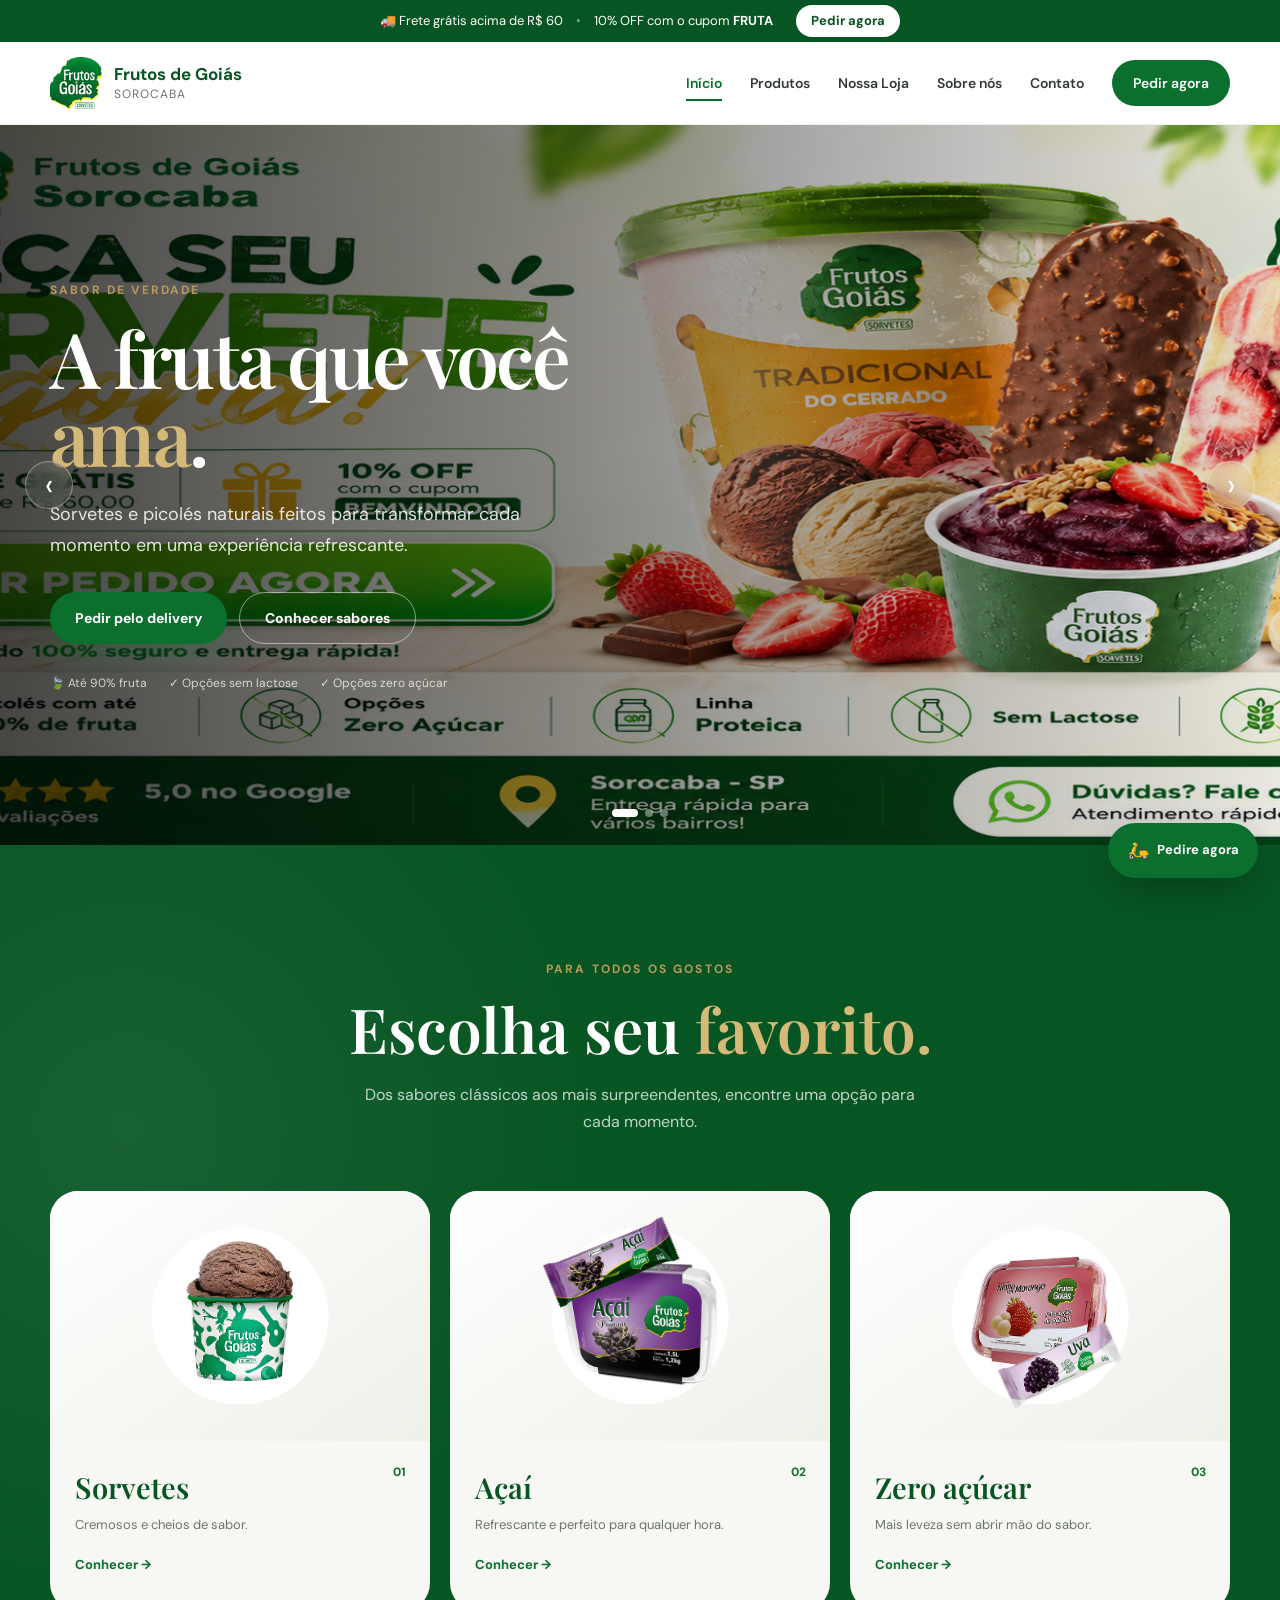
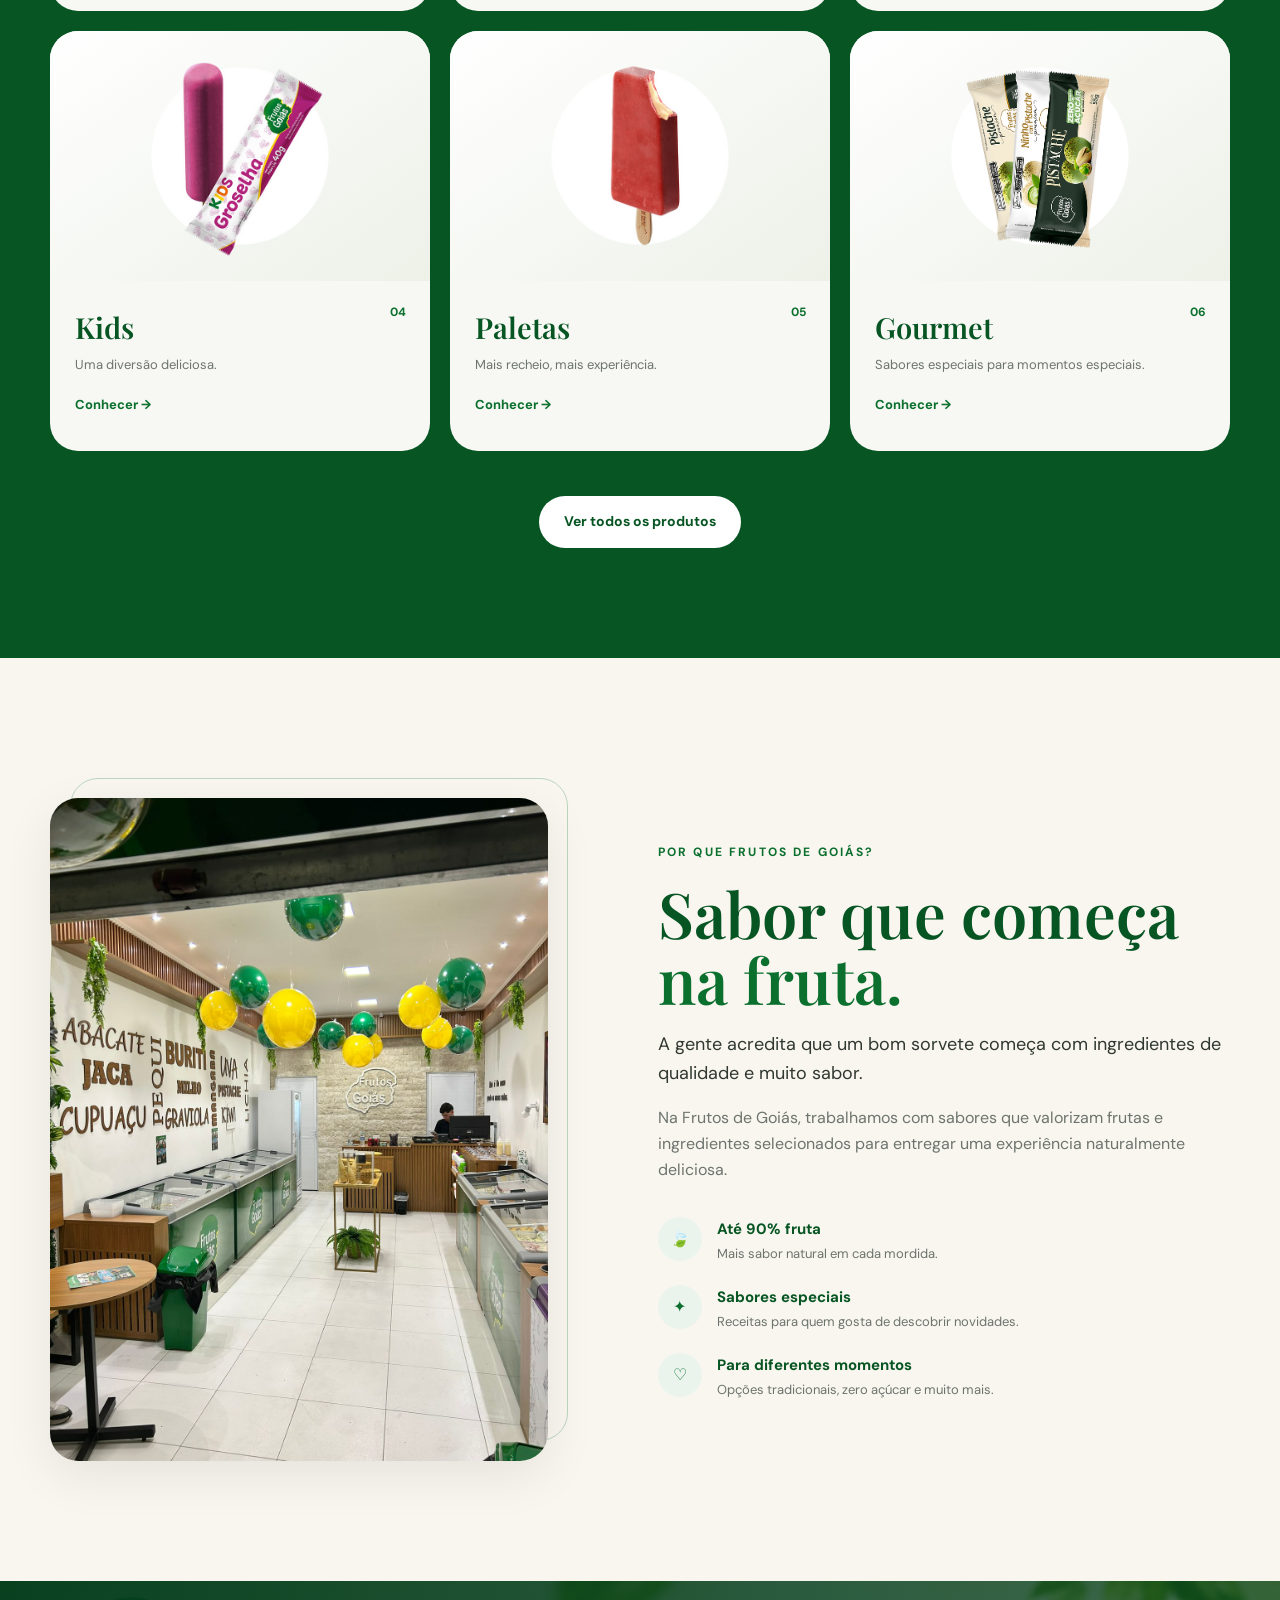
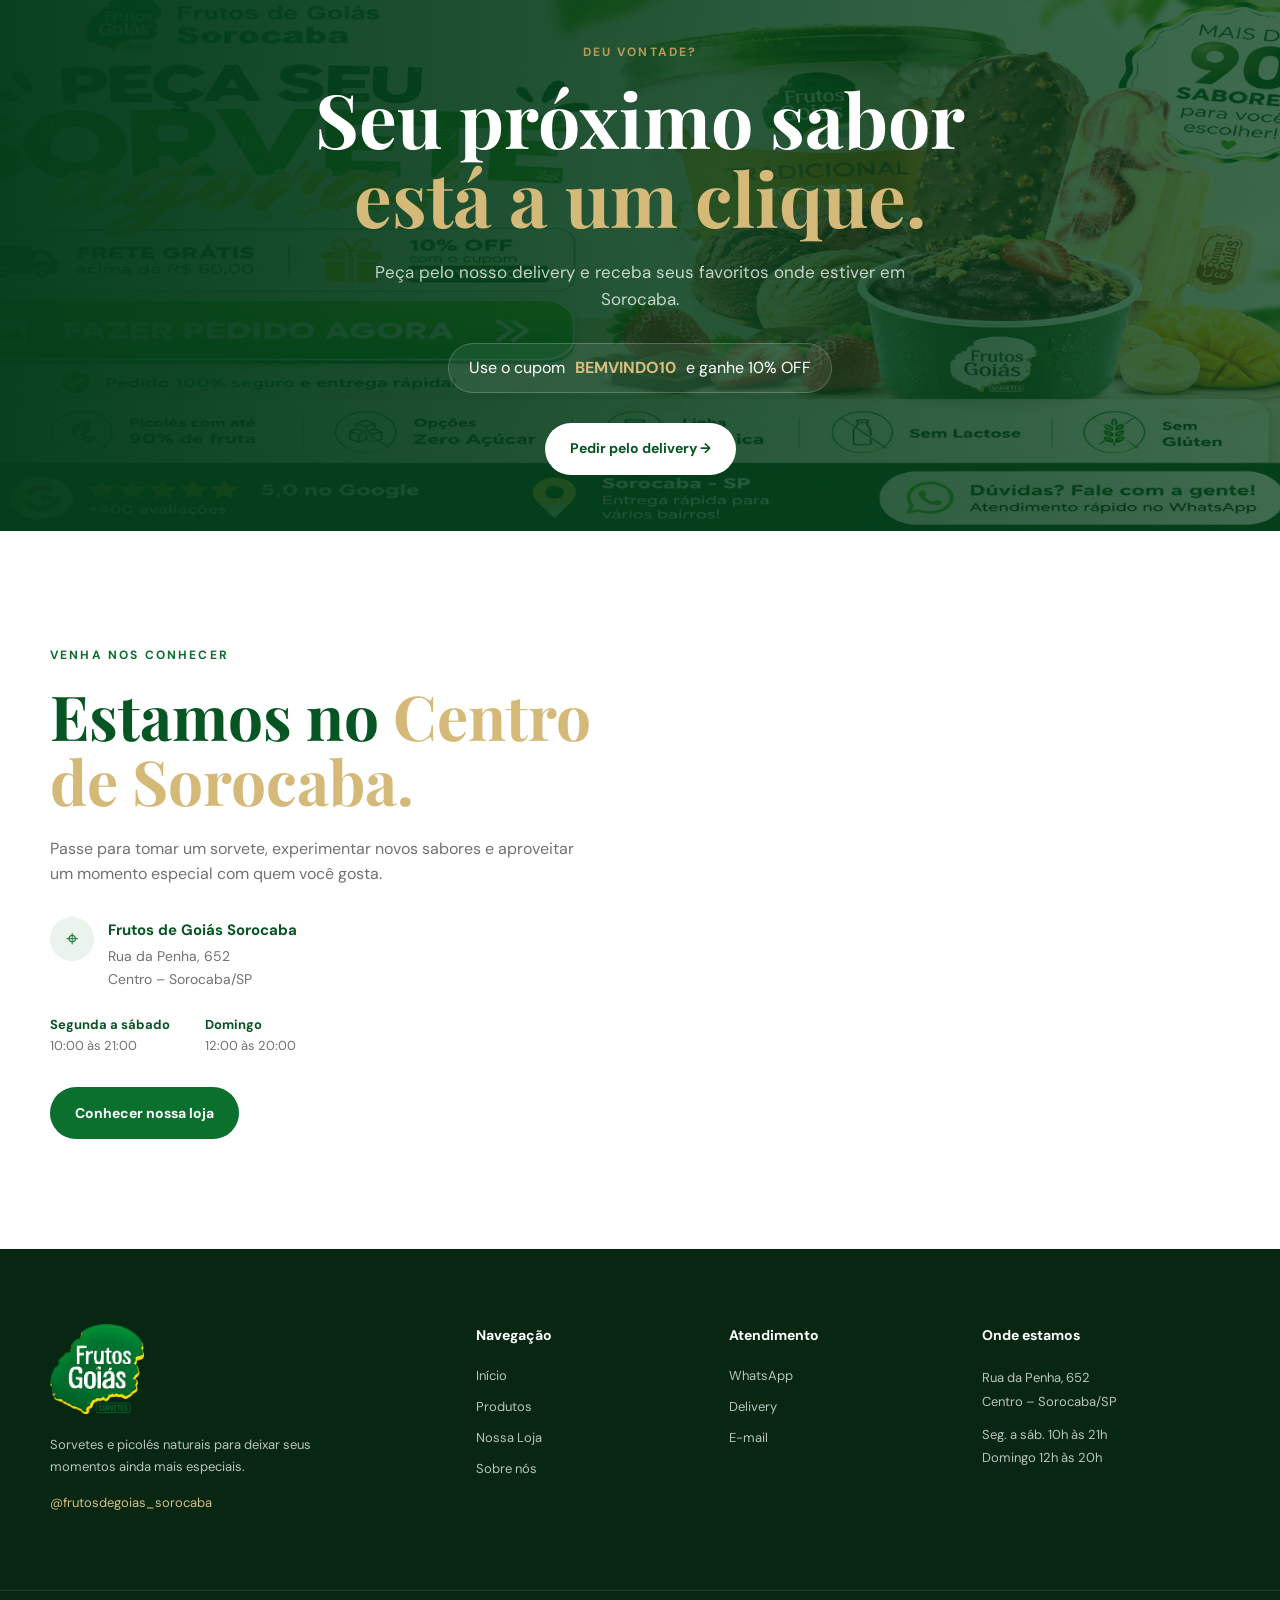
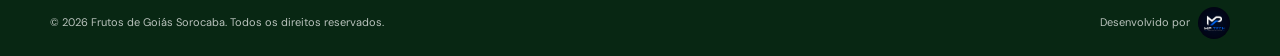
==== commit 55de7f8a: "ajuste final do site" ====
--- a/index.html
+++ b/index.html
@@ -30,27 +30,30 @@
 
 <body>
 
-  <!-- =========================
-       BARRA PROMOCIONAL
-  ========================== -->
-  <div class="promo-bar">
-    <div class="container promo-bar__content">
-       <span>
-                🚚 Frete grátis acima de R$ 60
-            </span>
-
-            <span class="promo-separator">•</span>
-
-            <span>
-                10% OFF com o cupom <strong>FRUTA</strong>
-            </span>
-
-      <a href="https://cardapio.datacaixa.com.br/frutos" target="_blank" rel="noopener" class="promo-link"
-        onclick="trackDeliveryClick()">
-        Pedir agora
-      </a>
-    </div>
+ <!-- =========================
+     BARRA PROMOCIONAL
+========================== -->
+<div class="promo-bar">
+  <div class="container promo-bar__content">
+
+    <span>🚚 Frete grátis acima de R$ 60</span>
+
+    <span class="promo-separator">•</span>
+
+    <span>
+      10% OFF com o cupom <strong>FRUTA</strong>
+    </span>
+
+    <a href="https://cardapio.datacaixa.com.br/frutos"
+      target="_blank"
+      rel="noopener"
+      class="promo-link"
+      onclick="trackDeliveryClick()">
+      Pedir agora
+    </a>
+
   </div>
+</div>
 
 
   <!-- =========================
@@ -569,9 +572,7 @@
         </div>
 
 
-        <div class="store-image">
-          <img src="img/loja.jpeg" alt="Loja Frutos de Goiás Sorocaba">
-        </div>
+        
 
       </div>
 
--- a/css/style.css
+++ b/css/style.css
@@ -1091,9 +1091,36 @@
 
   /* PROMO */
 
-  .promo-bar {
-    display: none;
-  }
+.promo-bar {
+  display: block;
+}
+
+.promo-bar__content {
+  min-height: 48px;
+  padding: 7px 10px;
+  display: flex;
+  align-items: center;
+  justify-content: center;
+  flex-wrap: wrap;
+  gap: 3px 6px;
+  line-height: 1.2;
+  font-size: 10px;
+  text-align: center;
+}
+
+.promo-bar .promo-separator {
+  display: none;
+}
+
+.promo-link {
+  display: inline-flex;
+  align-items: center;
+  justify-content: center;
+  margin-left: 3px;
+  padding: 5px 9px;
+  font-size: 9px;
+  line-height: 1;
+}
 
 
   /* HEADER */
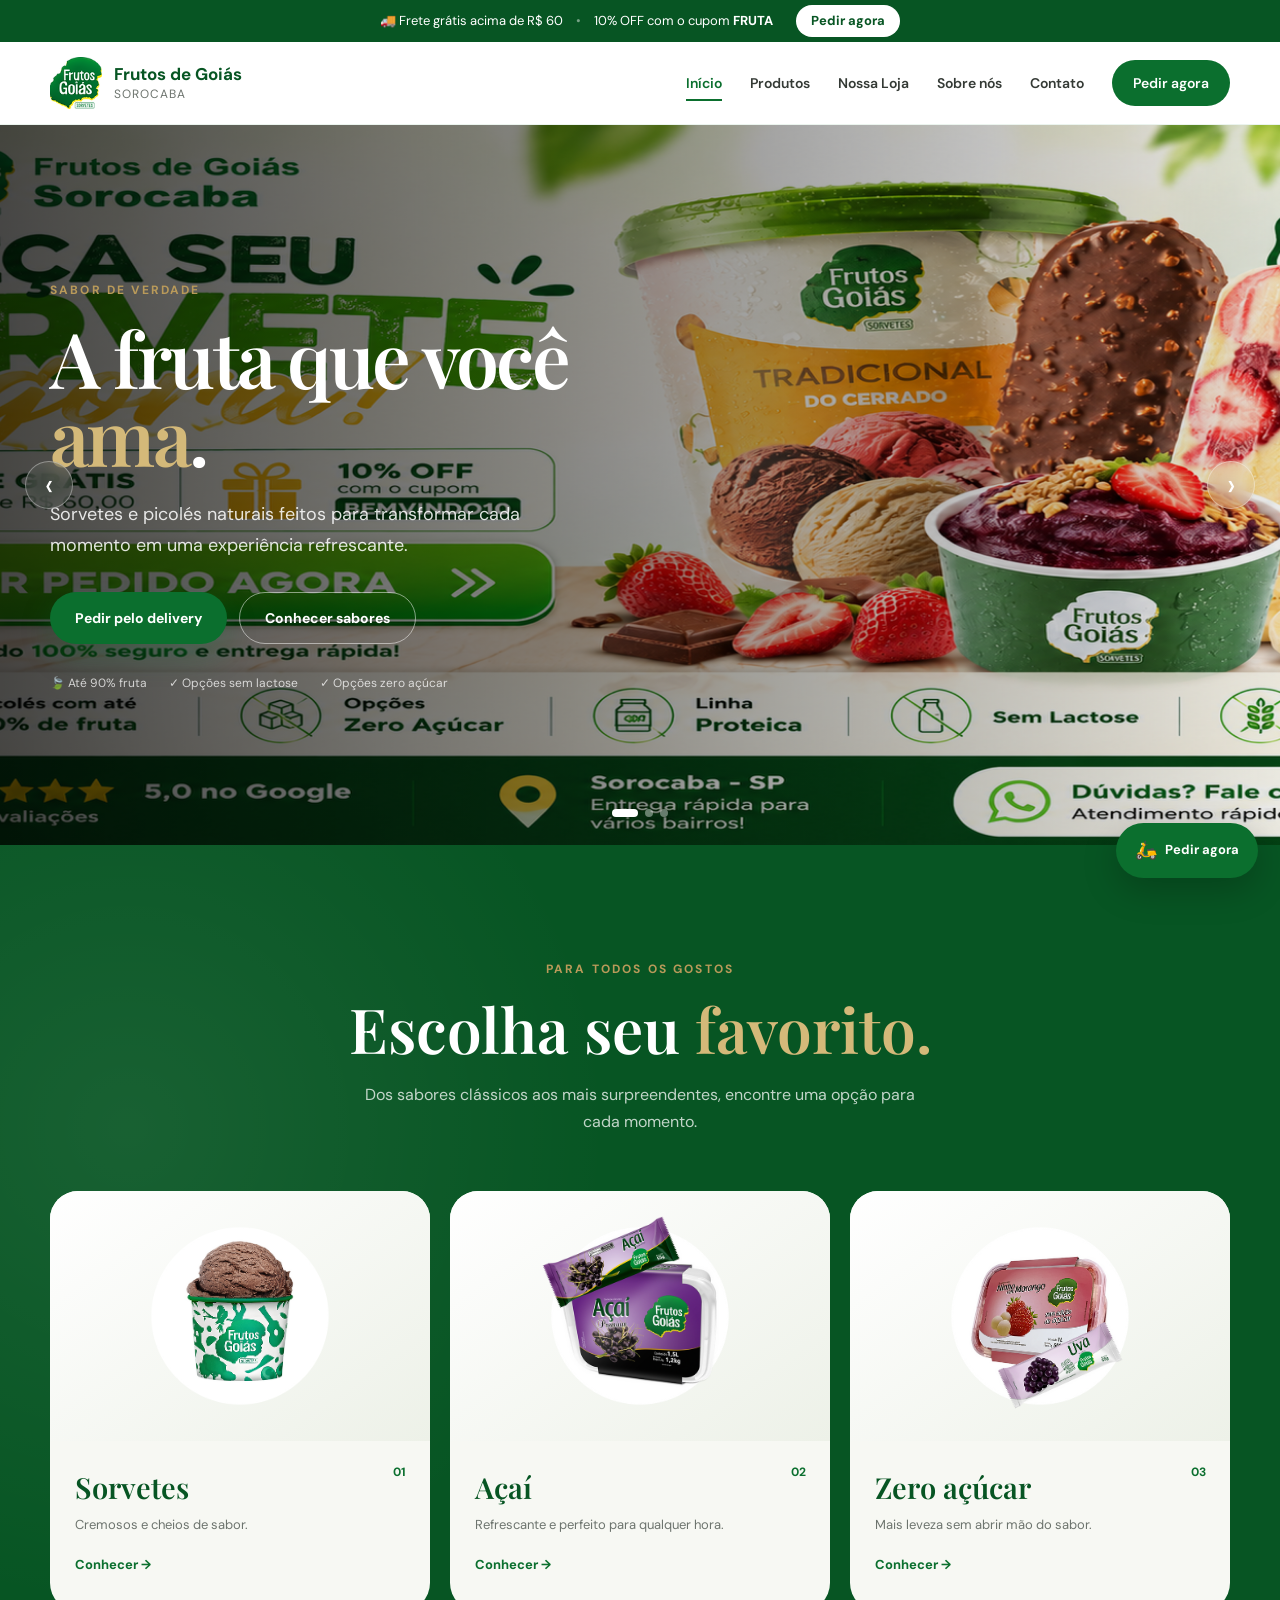
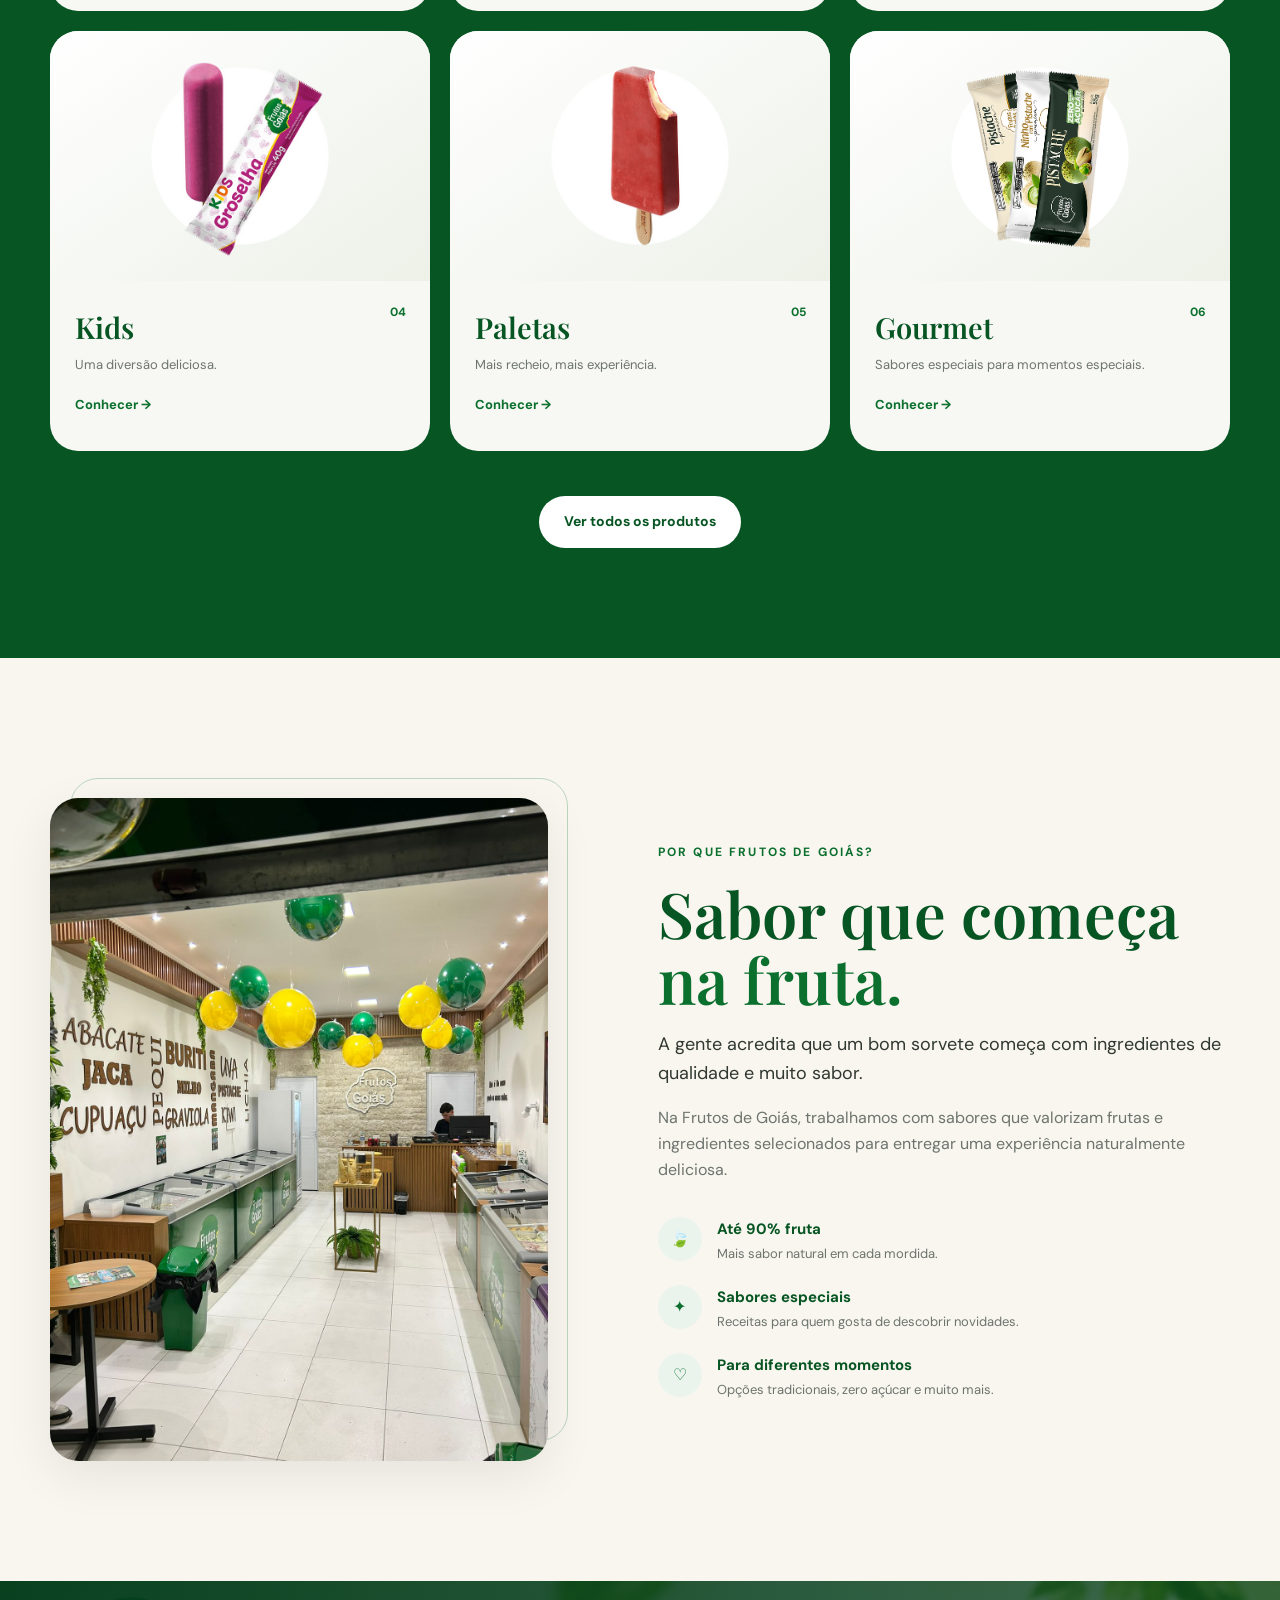
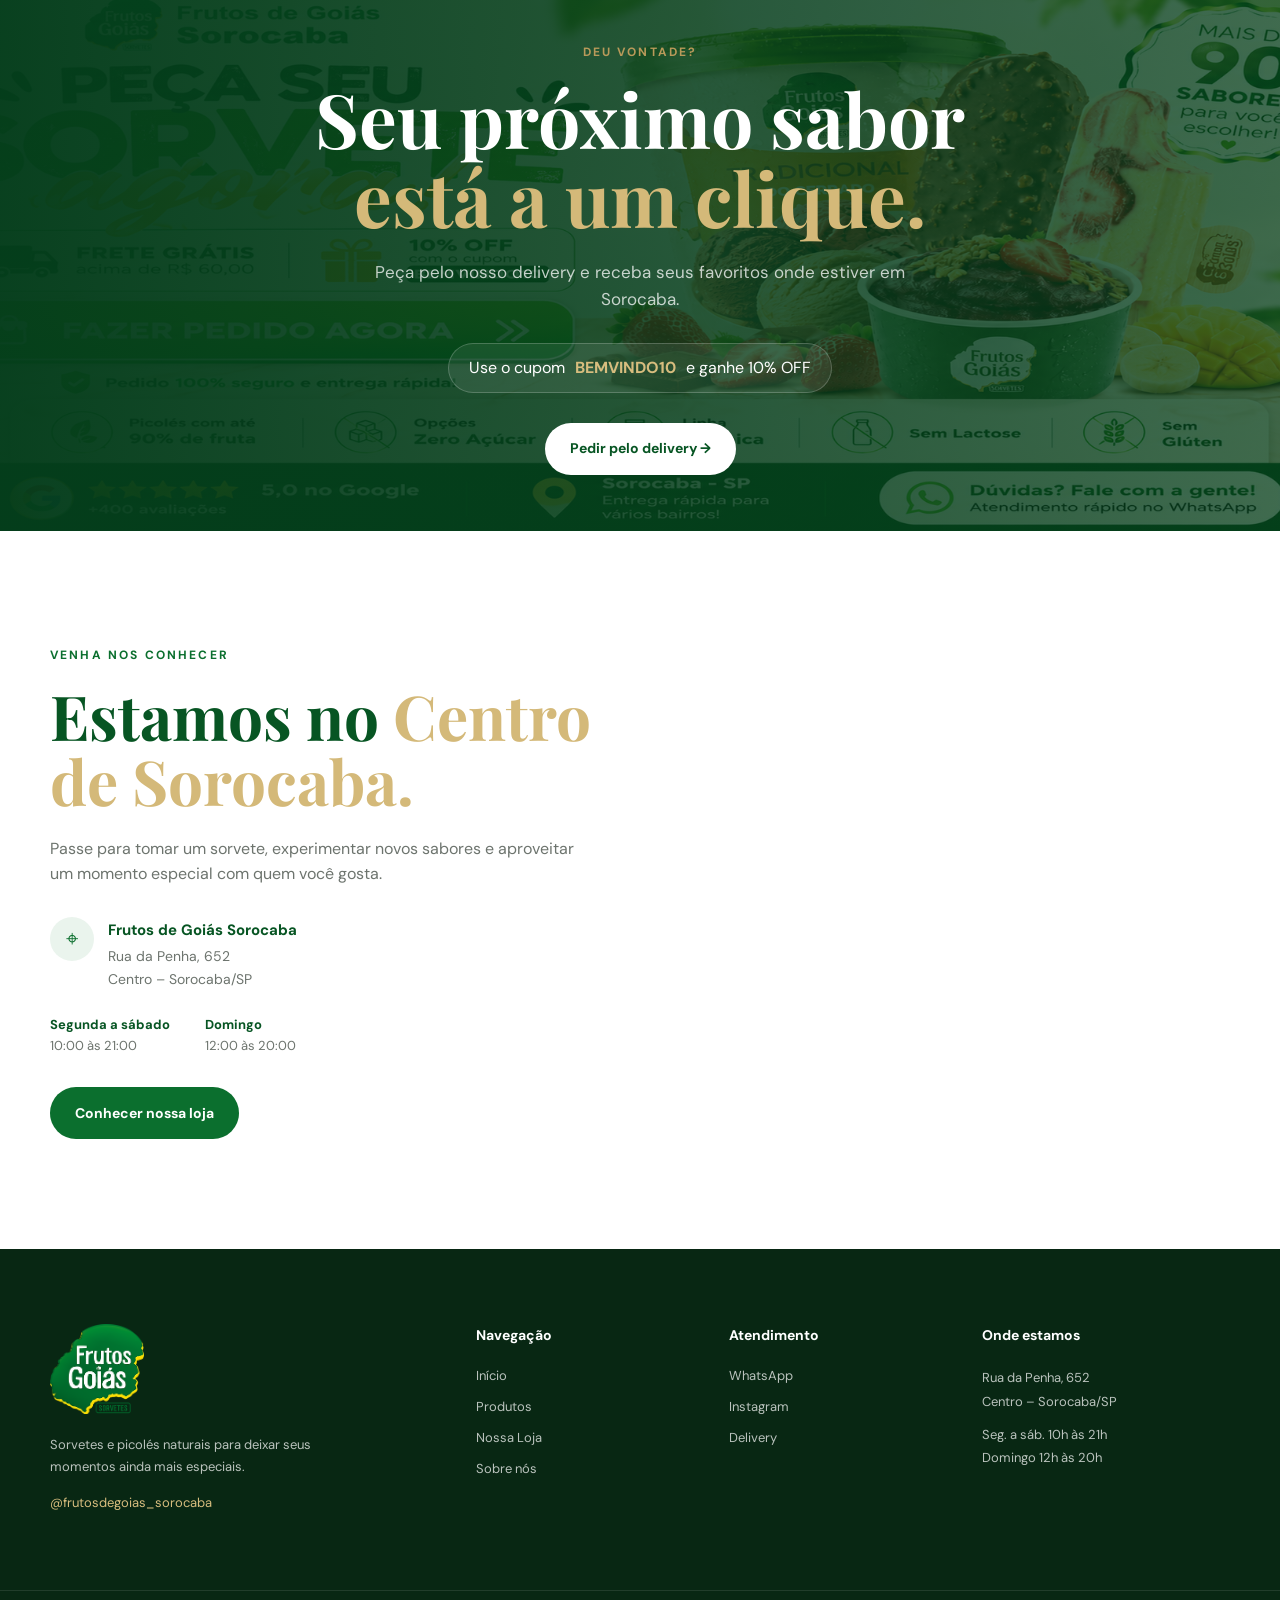
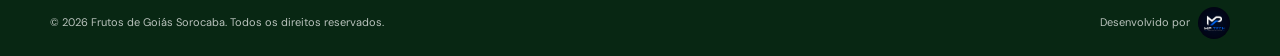
==== commit 9e624dce: "ajustes" ====
--- a/index.html
+++ b/index.html
@@ -624,14 +624,16 @@
           WhatsApp
         </a>
 
+        <a href="https://www.instagram.com/frutosdegoias_sorocaba/" target="_blank" rel="noopener">
+          Instagram
+        </a>
+
         <a href="https://cardapio.datacaixa.com.br/frutos" target="_blank" rel="noopener"
           onclick="trackDeliveryClick()">
           Delivery
         </a>
 
-        <a href="mailto:contato@frutosdegoiassorocaba.com">
-          E-mail
-        </a>
+        
 
       </div>
 
@@ -679,7 +681,7 @@
   <a href="https://cardapio.datacaixa.com.br/frutos" target="_blank" rel="noopener" class="floating-delivery"
     aria-label="Pedir pelo delivery" onclick="trackDeliveryClick()">
     <span>🛵</span>
-    <strong>Pedire agora</strong>
+    <strong>Pedir agora</strong>
   </a>
 
 
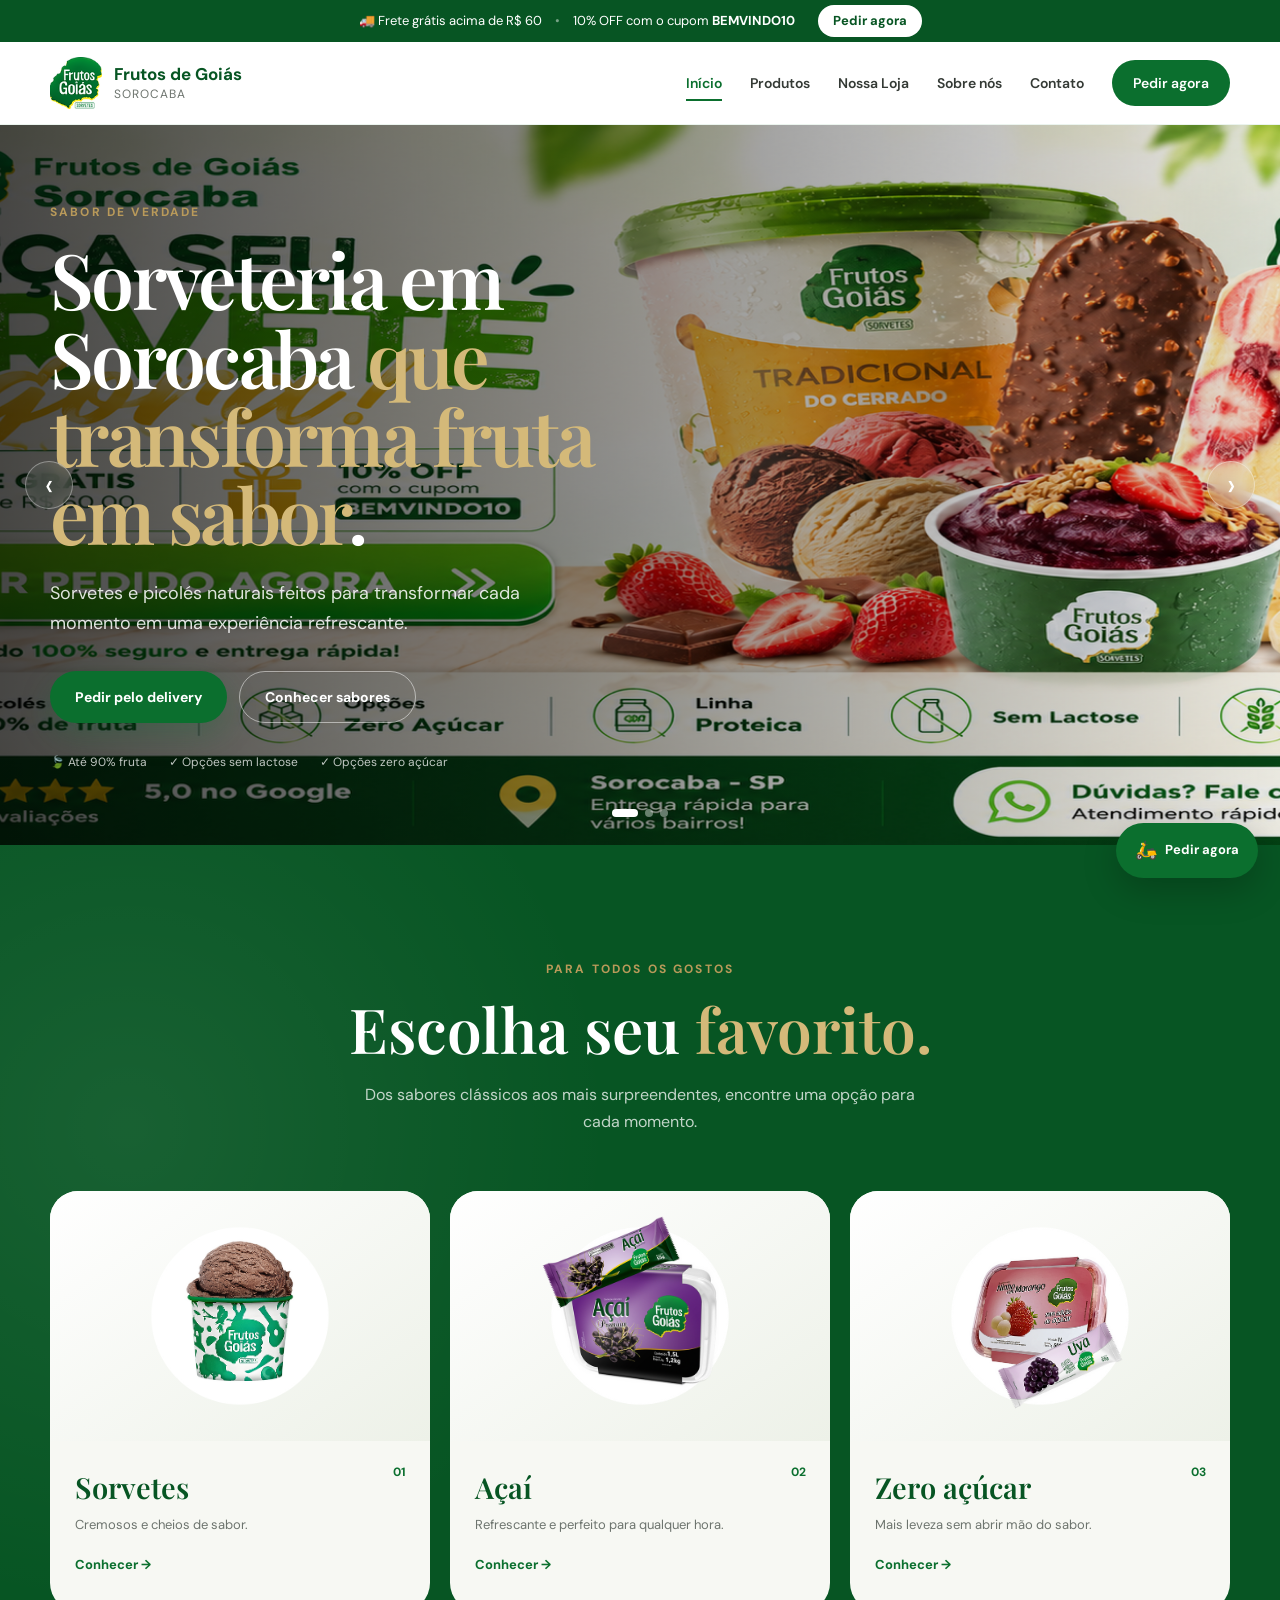
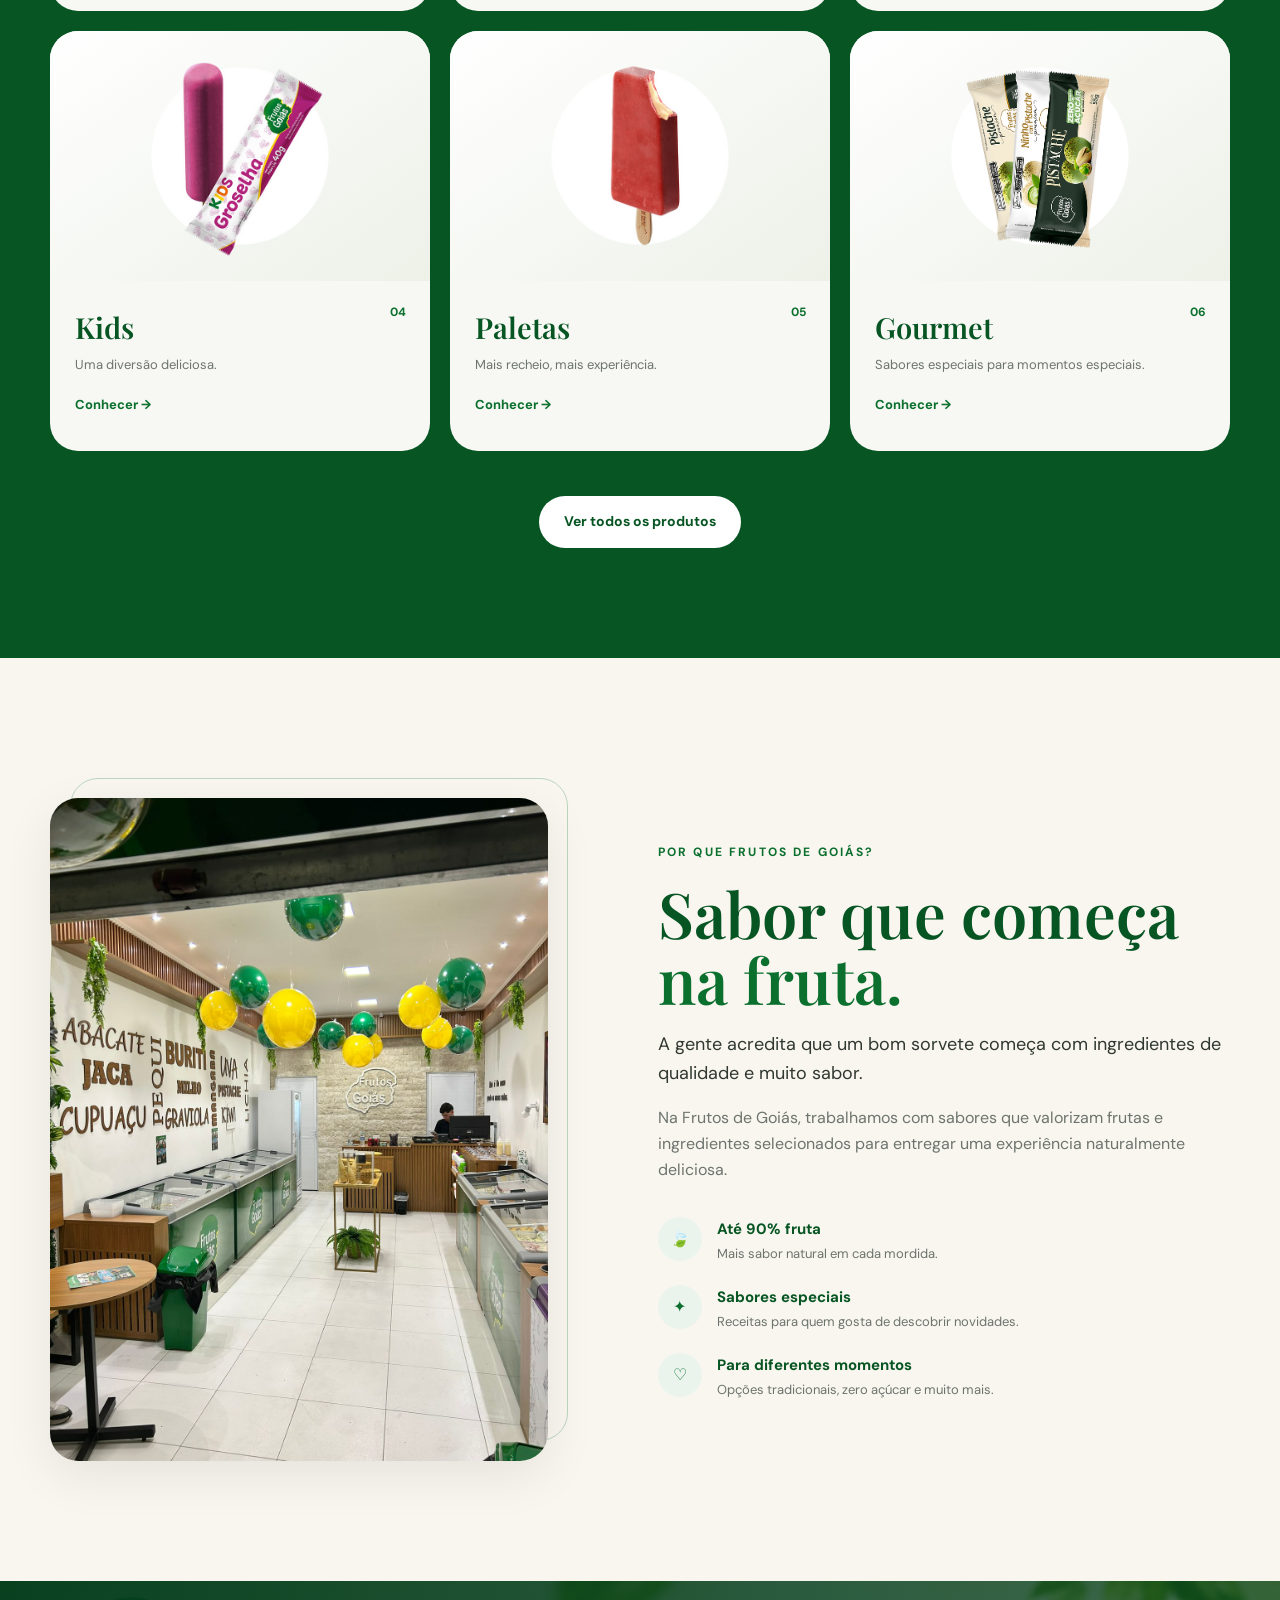
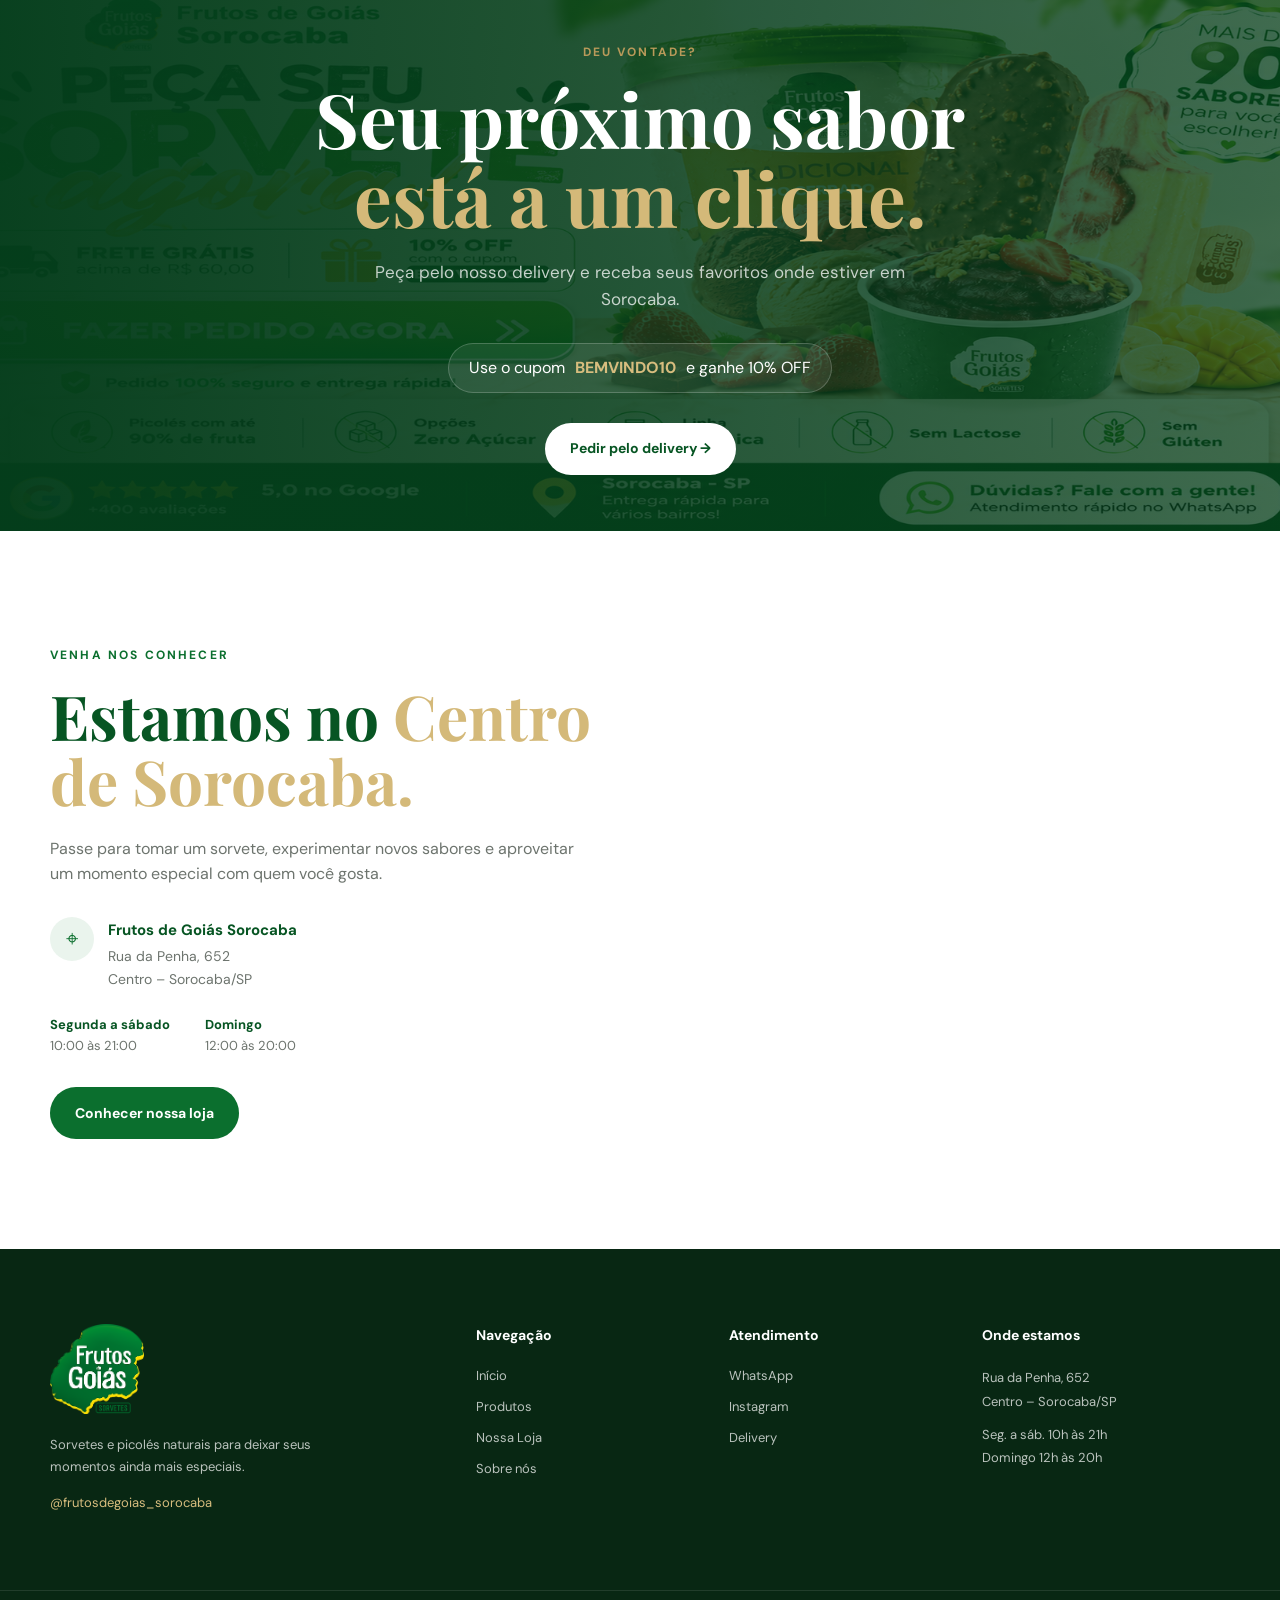
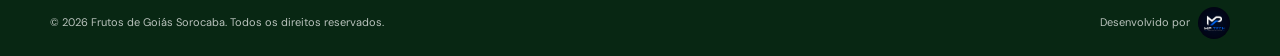
==== commit 8887d36d: "acertos finais pensando em google" ====
--- a/index.html
+++ b/index.html
@@ -5,7 +5,7 @@
   <meta charset="UTF-8">
   <meta name="viewport" content="width=device-width, initial-scale=1.0">
 
-  <title>Frutos de Goiás Sorocaba | Sorvetes Naturais e Picolés</title>
+  <title>Frutos de Goiás | Sorveteria em Sorocaba</title>
   <meta name="description"
     content="Frutos de Goiás Sorocaba: sorvetes e picolés naturais com até 90% de fruta. Confira nossos sabores, use seu cupom e peça pelo delivery.">
 
@@ -26,34 +26,129 @@
   </script>
 
   <link rel="stylesheet" href="css/style.css">
+
+
+  <!-- =========================================================
+     SCHEMA.ORG — FRUTOS DE GOIÁS SOROCABA
+     SEO LOCAL
+     ========================================================= -->
+
+<script type="application/ld+json">
+{
+  "@context": "https://schema.org",
+  "@type": "IceCreamShop",
+
+  "@id": "https://frutosdegoiassorocaba.com/#business",
+
+  "name": "Frutos de Goiás Sorocaba",
+  "alternateName": "Frutos de Goiás - Sorocaba",
+
+  "description": "Sorveteria em Sorocaba especializada em sorvetes e picolés naturais, com sabores de frutas, opções sem lactose, zero açúcar e produtos especiais.",
+
+  "url": "https://frutosdegoiassorocaba.com/",
+
+  "telephone": "+5515991764745",
+
+  "logo": {
+    "@type": "ImageObject",
+    "url": "https://frutosdegoiassorocaba.com/img/logo.png"
+  },
+
+  "image": [
+    "https://frutosdegoiassorocaba.com/img/logo.png"
+  ],
+
+  "address": {
+    "@type": "PostalAddress",
+    "streetAddress": "Rua da Penha, 652",
+    "addressLocality": "Sorocaba",
+    "addressRegion": "SP",
+    "postalCode": "18010-000",
+    "addressCountry": "BR"
+  },
+
+  "areaServed": {
+    "@type": "City",
+    "name": "Sorocaba"
+  },
+
+  "openingHoursSpecification": [
+    {
+      "@type": "OpeningHoursSpecification",
+      "dayOfWeek": [
+        "Monday",
+        "Tuesday",
+        "Wednesday",
+        "Thursday",
+        "Friday",
+        "Saturday"
+      ],
+      "opens": "10:00",
+      "closes": "21:00"
+    },
+    {
+      "@type": "OpeningHoursSpecification",
+      "dayOfWeek": "Sunday",
+      "opens": "12:00",
+      "closes": "20:00"
+    }
+  ],
+
+  "servesCuisine": [
+    "Sorvetes",
+    "Picolés",
+    "Sorvetes naturais"
+  ],
+
+  "priceRange": "$$",
+
+  "hasMenu": "https://cardapio.datacaixa.com.br/frutos",
+
+  "sameAs": [
+    "https://www.instagram.com/frutosdegoias_sorocaba/"
+  ],
+
+  "potentialAction": {
+    "@type": "OrderAction",
+    "target": {
+      "@type": "EntryPoint",
+      "urlTemplate": "https://cardapio.datacaixa.com.br/frutos",
+      "inLanguage": "pt-BR",
+      "actionPlatform": [
+        "https://schema.org/DesktopWebPlatform",
+        "https://schema.org/MobileWebPlatform"
+      ]
+    }
+  }
+}
+</script>
+
+
 </head>
 
 <body>
 
- <!-- =========================
+  <!-- =========================
      BARRA PROMOCIONAL
 ========================== -->
-<div class="promo-bar">
-  <div class="container promo-bar__content">
-
-    <span>🚚 Frete grátis acima de R$ 60</span>
-
-    <span class="promo-separator">•</span>
-
-    <span>
-      10% OFF com o cupom <strong>FRUTA</strong>
-    </span>
-
-    <a href="https://cardapio.datacaixa.com.br/frutos"
-      target="_blank"
-      rel="noopener"
-      class="promo-link"
-      onclick="trackDeliveryClick()">
-      Pedir agora
-    </a>
-
+  <div class="promo-bar">
+    <div class="container promo-bar__content">
+
+      <span>🚚 Frete grátis acima de R$ 60</span>
+
+      <span class="promo-separator">•</span>
+
+      <span>
+        10% OFF com o cupom <strong>BEMVINDO10</strong>
+      </span>
+
+      <a href="https://cardapio.datacaixa.com.br/frutos" target="_blank" rel="noopener" class="promo-link"
+        onclick="trackDeliveryClick()">
+        Pedir agora
+      </a>
+
+    </div>
   </div>
-</div>
 
 
   <!-- =========================
@@ -127,8 +222,8 @@
               <span class="eyebrow">SABOR DE VERDADE</span>
 
               <h1>
-                A fruta que você
-                <em>ama</em>.
+                Sorveteria em Sorocaba 
+                <em>que transforma fruta em sabor</em>.
               </h1>
 
               <p>
@@ -216,7 +311,7 @@
         </article>
 
 
-        
+
 
       </div>
 
@@ -259,6 +354,7 @@
         </p>
 
 
+        
         <!-- CHAMADA FORTE PARA CUPOM -->
         <div class="mobile-offer">
 
@@ -273,14 +369,12 @@
           </h2>
 
           <p>
-            Use o cupom
-            <strong>FRUTA</strong>
-            no seu pedido.
+            Use o cupom no seu pedido.
           </p>
 
           <div class="mobile-offer__coupon">
             <span>CUPOM</span>
-            <strong>BEMVINDO10</strong>
+            <strong class="coupon-code">BEMVINDO10</strong>
           </div>
 
           <a href="https://cardapio.datacaixa.com.br/frutos" target="_blank" rel="noopener" class="mobile-offer__button"
@@ -290,6 +384,8 @@
           </a>
 
         </div>
+        
+
 
 
         <div class="mobile-benefits">
@@ -572,7 +668,7 @@
         </div>
 
 
-        
+
 
       </div>
 
@@ -633,7 +729,7 @@
           Delivery
         </a>
 
-        
+
 
       </div>
 
--- a/css/style.css
+++ b/css/style.css
@@ -2116,4 +2116,301 @@
     height: 230px;
   }
 
-}+}
+
+/* =========================================================
+   CUPOM — EFEITOS DE DESTAQUE
+   ========================================================= */
+
+.mobile-offer {
+  position: relative;
+  overflow: hidden;
+  isolation: isolate;
+}
+
+/* Brilho suave passando pelo card */
+.mobile-offer::before {
+  content: "";
+  position: absolute;
+  top: 0;
+  left: -120%;
+  width: 70%;
+  height: 100%;
+  background: linear-gradient(
+    90deg,
+    transparent,
+    rgba(255, 255, 255, 0.18),
+    transparent
+  );
+  transform: skewX(-20deg);
+  animation: offerShine 6s ease-in-out infinite;
+  pointer-events: none;
+  z-index: -1;
+}
+
+@keyframes offerShine {
+  0%,
+  65% {
+    left: -120%;
+  }
+
+  80% {
+    left: 140%;
+  }
+
+  100% {
+    left: 140%;
+  }
+}
+
+
+/* =========================================================
+   SELO 10% OFF
+   ========================================================= */
+
+.mobile-offer__discount {
+  position: relative;
+  animation: discountPulse 2.4s ease-in-out infinite;
+  transform-origin: center;
+}
+
+@keyframes discountPulse {
+  0%,
+  100% {
+    transform: scale(1);
+  }
+
+  50% {
+    transform: scale(1.08);
+  }
+}
+
+
+/* =========================================================
+   CUPOM
+   ========================================================= */
+
+.mobile-offer__coupon {
+  position: relative;
+  overflow: hidden;
+  transition:
+    transform 0.3s ease,
+    box-shadow 0.3s ease;
+}
+
+/* Brilho passando pelo cupom */
+.mobile-offer__coupon::after {
+  content: "";
+  position: absolute;
+  top: 0;
+  left: -100%;
+  width: 45%;
+  height: 100%;
+  background: linear-gradient(
+    90deg,
+    transparent,
+    rgba(255, 255, 255, 0.5),
+    transparent
+  );
+  transform: skewX(-20deg);
+  animation: couponShine 4.5s ease-in-out infinite;
+  pointer-events: none;
+}
+
+@keyframes couponShine {
+  0%,
+  60% {
+    left: -100%;
+  }
+
+  75% {
+    left: 150%;
+  }
+
+  100% {
+    left: 150%;
+  }
+}
+
+
+/* Código do cupom */
+.coupon-code {
+  display: inline-block;
+  animation: couponCodePulse 3s ease-in-out infinite;
+}
+
+@keyframes couponCodePulse {
+  0%,
+  100% {
+    transform: scale(1);
+  }
+
+  50% {
+    transform: scale(1.04);
+  }
+}
+
+
+/* =========================================================
+   BOTÃO PEDIR AGORA
+   ========================================================= */
+
+.mobile-offer__button {
+  position: relative;
+  overflow: hidden;
+  transition:
+    transform 0.25s ease,
+    box-shadow 0.25s ease;
+}
+
+/* Brilho do botão */
+.mobile-offer__button::before {
+  content: "";
+  position: absolute;
+  top: 0;
+  left: -120%;
+  width: 55%;
+  height: 100%;
+  background: linear-gradient(
+    90deg,
+    transparent,
+    rgba(255, 255, 255, 0.3),
+    transparent
+  );
+  transform: skewX(-20deg);
+  animation: buttonShine 5s ease-in-out infinite;
+  pointer-events: none;
+}
+
+@keyframes buttonShine {
+  0%,
+  55% {
+    left: -120%;
+  }
+
+  70% {
+    left: 150%;
+  }
+
+  100% {
+    left: 150%;
+  }
+}
+
+
+/* Seta do botão */
+.mobile-offer__button span {
+  display: inline-block;
+  transition: transform 0.25s ease;
+}
+
+.mobile-offer__button:hover {
+  transform: translateY(-3px);
+}
+
+.mobile-offer__button:hover span {
+  transform: translateX(6px);
+}
+
+
+/* =========================================================
+   EFEITO AO PASSAR O MOUSE NO CUPOM
+   ========================================================= */
+
+.mobile-offer__coupon:hover {
+  transform: translateY(-2px);
+}
+
+
+/* =========================================================
+   ACESSIBILIDADE
+   Respeita usuários que preferem menos animação
+   ========================================================= */
+
+@media (prefers-reduced-motion: reduce) {
+
+  .mobile-offer::before,
+  .mobile-offer__discount,
+  .mobile-offer__coupon::after,
+  .coupon-code,
+  .mobile-offer__button::before {
+    animation: none;
+  }
+
+  .mobile-offer__button,
+  .mobile-offer__button span,
+  .mobile-offer__coupon {
+    transition: none;
+  }
+}
+
+
+/* =========================================================
+   ESTADOS CONTROLADOS PELO JAVASCRIPT
+   ========================================================= */
+
+.mobile-offer {
+  opacity: 0;
+  transform: translateY(25px);
+  transition:
+    opacity 0.7s ease,
+    transform 0.7s ease;
+}
+
+.mobile-offer.is-visible {
+  opacity: 1;
+  transform: translateY(0);
+}
+
+
+/* Cupom copiado */
+
+.coupon-code.copied {
+  transform: scale(1.08);
+  letter-spacing: 0.04em;
+}
+
+
+/* Destaque rápido no botão */
+
+.mobile-offer__button.attention {
+  animation: buttonAttention 0.9s ease;
+}
+
+@keyframes buttonAttention {
+
+  0% {
+    transform: scale(1);
+  }
+
+  35% {
+    transform: scale(1.06);
+  }
+
+  65% {
+    transform: scale(0.98);
+  }
+
+  100% {
+    transform: scale(1);
+  }
+
+}
+
+
+/* Respeita preferência de menos movimento */
+
+@media (prefers-reduced-motion: reduce) {
+
+  .mobile-offer {
+    opacity: 1;
+    transform: none;
+    transition: none;
+  }
+
+  .mobile-offer__button.attention {
+    animation: none;
+  }
+
+}
+
